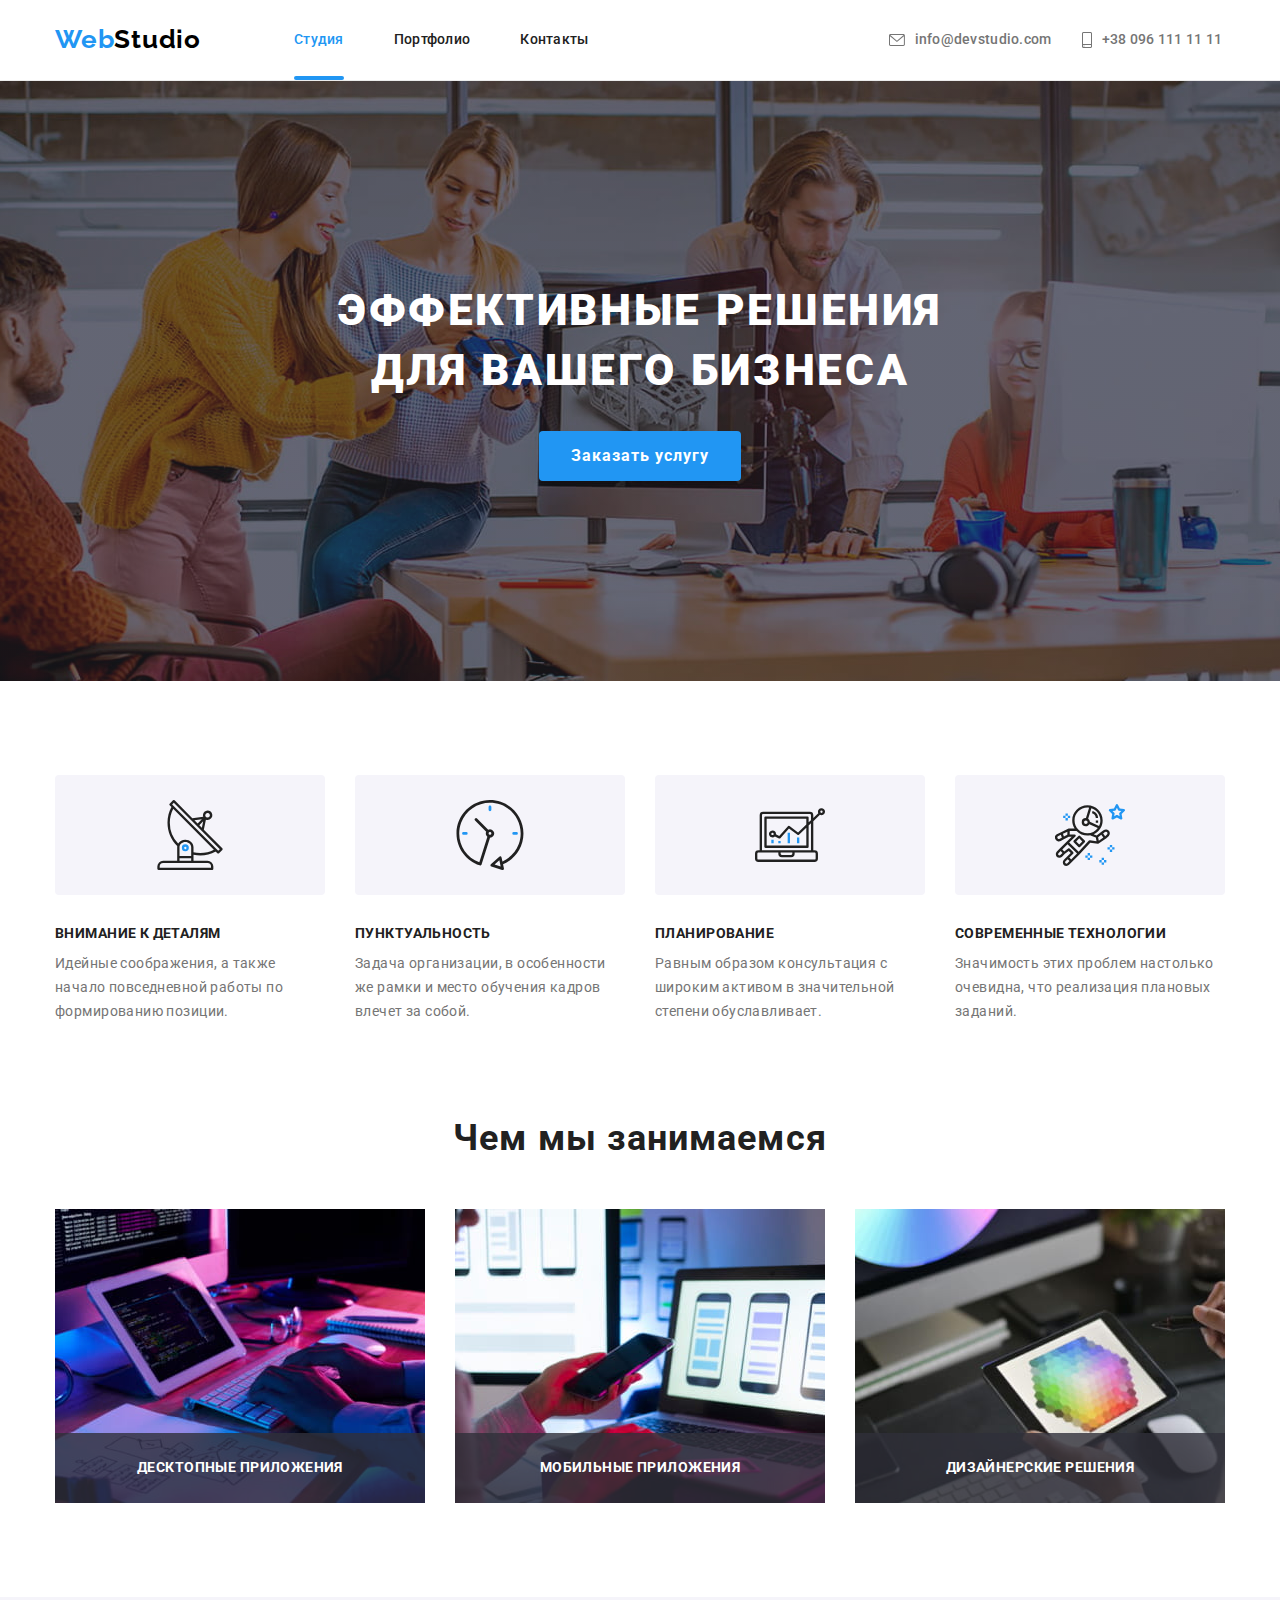
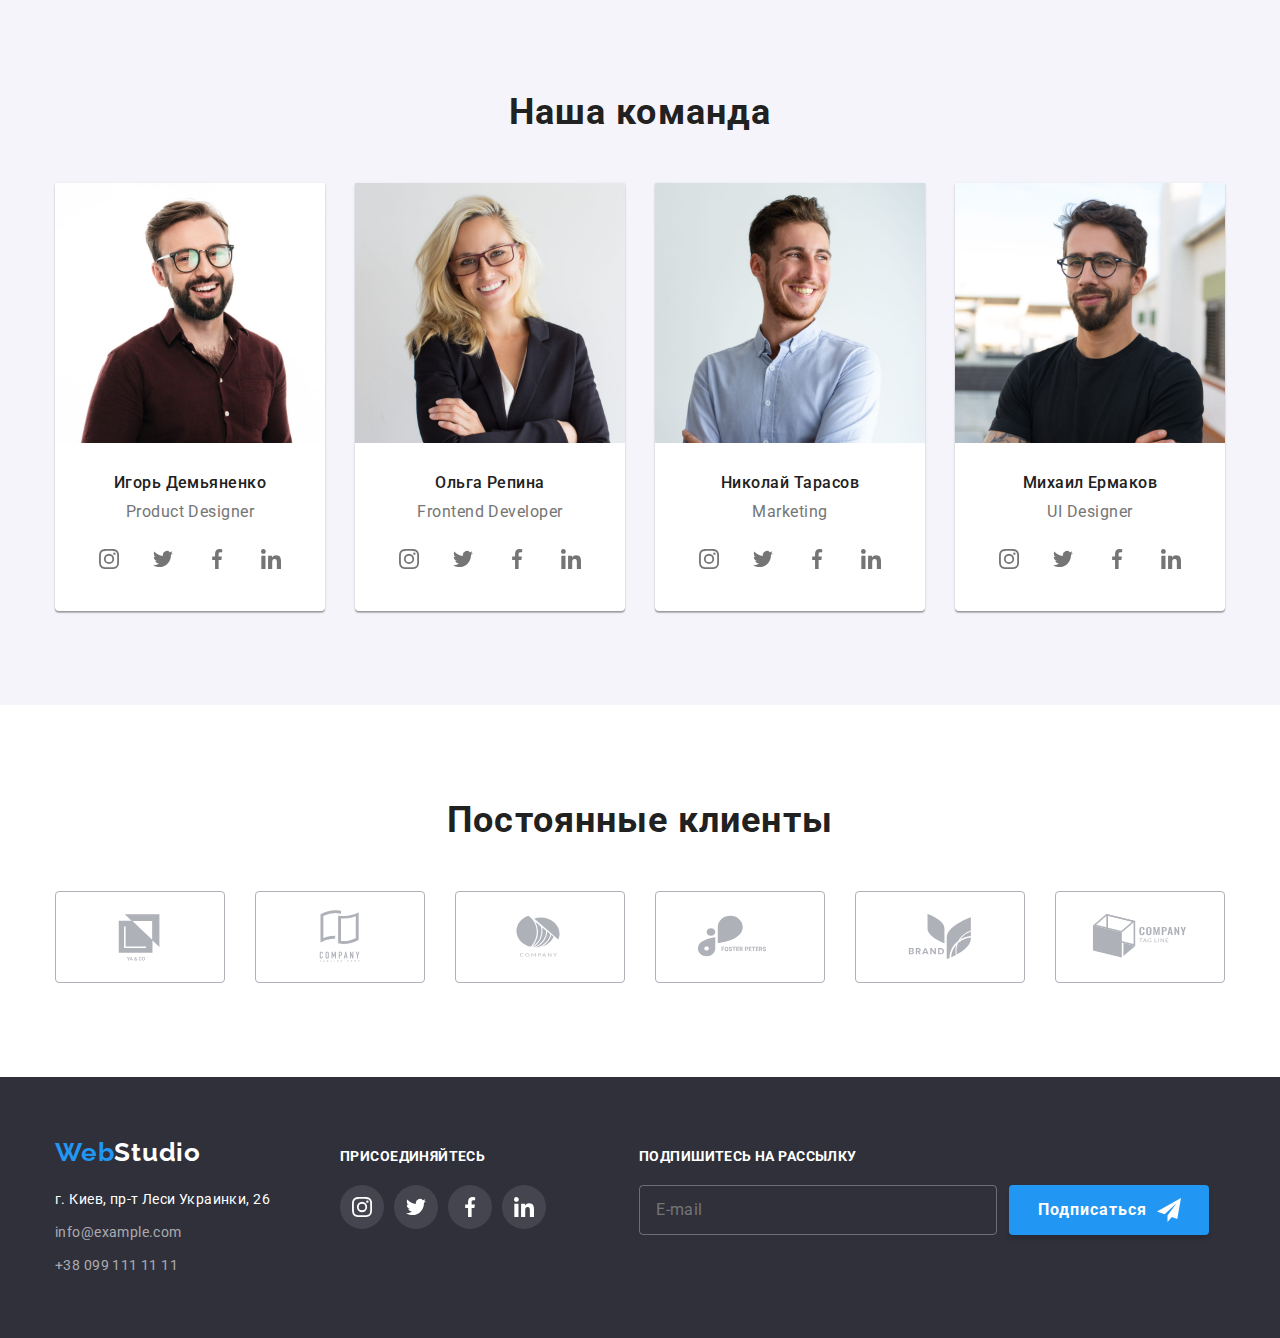
==== index.html @ 410d603e "fix" ====
<!DOCTYPE html>
<html lang="ru">
  <head>
    <meta charset="UTF-8" />
    <meta http-equiv="X-UA-Compatible" content="IE=edge" />
    <meta name="viewport" content="width=device-width, initial-scale=1.0" />
    <link rel="preconnect" href="https://fonts.googleapis.com" />
    <link rel="preconnect" href="https://fonts.gstatic.com" crossorigin />
    <link
      href="https://fonts.googleapis.com/css2?family=Raleway:wght@700&family=Roboto:wght@400;500;700;900&display=swap"
      rel="stylesheet"
    />
    <link
      rel="stylesheet"
      href="https://cdn.jsdelivr.net/npm/modern-normalize@1/modern-normalize.min.css"
    />
    <link rel="stylesheet" href="./css/main.min.css" />
    <title>Главная</title>
  </head>

  <body>
    <!--Шапка сайта-->
    <header class="page-header">
      <div class="container page-header__container">
        <!-- Логотип -->
        <a href="./index.html" lang="en" class="logo page-header__logo">
          <span class="logo-web">Web</span><span class="logo-studio">Studio</span>
        </a>
        <!-- Кнопка переключателя мобильного меню -->
        <button
          type="button"
          class="nav__btn-mobile"
          aria-controls="page-header__nav-container"
          aria-expanded="false"
          data-menu-button
        >
          <svg width="40" height="40" aria-label="Переключатель мобильного меню">
            <use class="nav__icon-cross" href="./images/svg/icon.svg#cross"></use>
            <use class="nav__icon-menu" href="./images/svg/icon.svg#menu"></use>
          </svg>
        </button>
        <!-- Контейнер для мобильного меню -->
        <div class="page-header__nav-container" id="page-header__nav-container" data-menu>
          <!-- Блок навигации -->
          <nav class="nav">
            <!-- Навигация по сайту -->
            <ul class="nav__list">
              <li class="nav__item nav-item-current">
                <a href="./index.html" class="nav__link nav__current">Студия</a>
              </li>
              <li class="nav__item">
                <a href="./portfolio.html" class="nav__link">Портфолио</a>
              </li>
              <li class="nav__item">
                <a href="" class="nav__link">Контакты</a>
              </li>
            </ul>
          </nav>

          <div>
            <!-- Каналы связи со студией -->
            <ul class="contacts">
              <li>
                <a class="contacts__link mobile-tel" href="tel:+380961111111">
                  +38 096 111 11 11
                </a>
              </li>
              <li class="contacts__item mail">
                <a href="mailto:info@devstudio.com" class="contacts__link">
                  <svg class="contacts__icon mail" width="16" height="12">
                    <use href="./images/svg/icon.svg#head-email"></use>
                  </svg>
                  info@devstudio.com
                </a>
              </li>
              <li class="contacts__item tel">
                <a href="tel:+380961111111" class="contacts__link tel">
                  <svg class="contacts__icon tel" width="10" height="16">
                    <use href="./images/svg/icon.svg#head-smartphone"></use>
                  </svg>
                  +38 096 111 11 11
                </a>
              </li>
            </ul>
            <!-- Социальные сети студии -->
            <ul class="page-header__social">
              <li class="page-header__social-item">
                <a href="https://www.instagram.com/" class="page-header__social-link">Instagram</a>
              </li>
              <li class="page-header__social-item">
                <a href="https://twitter.com/" class="page-header__social-link">Twitter</a>
              </li>
              <li class="page-header__social-item">
                <a href="https://www.facebook.com/" class="page-header__social-link">Facebook</a>
              </li>
              <li class="page-header__social-item">
                <a href="https://www.linkedin.com/" class="page-header__social-link">LinkedIn</a>
              </li>
            </ul>
          </div>
        </div>
      </div>
    </header>

    <!--Основной контент страницы-->
    <main>
      <!--Главное представление студии Секция Герой-->
      <div class="overlay">
        <section class="hero">
          <div class="container">
            <h1 class="hero__title">Эффективные решения для вашего бизнеса</h1>
            <button type="button" class="btn hero__btn" data-modal-open>Заказать услугу</button>
          </div>
        </section>
      </div>

      <!--Наши преимущества-->
      <section class="section about">
        <div class="container">
          <h2 class="visually-hidden">Наши преимущества</h2>
          <ul class="about__list">
            <li class="about__item">
              <div class="about__icon-wrap">
                <svg width="70" height="70">
                  <use href="./images/svg/icon.svg#about-antenna"></use>
                </svg>
              </div>

              <h3 class="about__title">Внимание к деталям</h3>
              <p class="about__text">
                Идейные соображения, а также начало повседневной работы по формированию позиции.
              </p>
            </li>
            <li class="about__item">
              <div class="about__icon-wrap">
                <svg width="70" height="70">
                  <use href="./images/svg/icon.svg#about-clock"></use>
                </svg>
              </div>

              <h3 class="about__title">Пунктуальность</h3>
              <p class="about__text">
                Задача организации, в особенности же рамки и место обучения кадров влечет за собой.
              </p>
            </li>
            <li class="about__item">
              <div class="about__icon-wrap">
                <svg width="70" height="70">
                  <use href="./images/svg/icon.svg#about-diagram"></use>
                </svg>
              </div>

              <h3 class="about__title">Планирование</h3>
              <p class="about__text">
                Равным образом консультация с широким активом в значительной степени обуславливает.
              </p>
            </li>
            <li class="about__item">
              <div class="about__icon-wrap">
                <svg width="70" height="70">
                  <use href="./images/svg/icon.svg#about-astronaut"></use>
                </svg>
              </div>

              <h3 class="about__title">Современные технологии</h3>
              <p class="about__text">
                Значимость этих проблем настолько очевидна, что реализация плановых заданий.
              </p>
            </li>
          </ul>
        </div>
      </section>

      <!--Чем Мы занимаемся-->
      <section class="section services">
        <div class="container">
          <h2 class="title-section">Чем мы занимаемся</h2>
          <ul class="services__list">
            <li class="services__item">
              <div class="services__card">
                <img
                  srcset="./images/box1.jpg 1x, ./images/box1@2.jpg 2x"
                  src="./images/box1.jpg"
                  alt="Работа с созданием продукта на планшете"
                  sizes="100vw"
                  class="whatwedo-img"
                />

                <div class="services__wrap-position">
                  <h3 class="services__text">Десктопные приложения</h3>
                </div>
              </div>
            </li>
            <li class="services__item">
              <div class="services__card">
                <img
                  srcset="./images/box2.jpg 1x, ./images/box2@2.jpg 2x"
                  src="./images/box2.jpg"
                  alt="Работа с видом продукта на смартфонах"
                  width="370"
                  height="294"
                  class="whatwedo-img"
                />

                <div class="services__wrap-position">
                  <h3 class="services__text">Мобильные приложения</h3>
                </div>
              </div>
            </li>
            <li class="services__item">
              <div class="services__card">
                <img
                  srcset="./images/box3.jpg 1x, ./images/box3@2.jpg 2x"
                  src="./images/box3.jpg"
                  alt="Выбор цвета на планшете"
                  width="370"
                  height="294"
                  class="whatwedo-img"
                />

                <div class="services__wrap-position">
                  <h3 class="services__text">Дизайнерские решения</h3>
                </div>
              </div>
            </li>
          </ul>
        </div>
      </section>

      <!--Наша команда-->
      <section class="team section">
        <div class="container">
          <h2 class="title-section">Наша команда</h2>
          <ul class="team__list">
            <!-- Игорь Демьяненко -->
            <li class="team__item">
              <picture>
                <source
                  srcset="
                    ./images/our-comand/mobile/img0-480.jpg    1x,
                    ./images/our-comand/mobile/img0-480@2x.jpg 2x
                  "
                  media="(max-width: 767px)"
                />
                <source
                  srcset="
                    ./images/our-comand/tablet/img0-768.jpg    1x,
                    ./images/our-comand/tablet/img0-768@2x.jpg 2x
                  "
                  media="(max-width: 1199px)"
                />
                <source
                  srcset="
                    ./images/our-comand/img0-1200.jpg   1x,
                    ./images/our-comand/img0-1200@2.jpg 2x
                  "
                  media="(min-width: 1200px)"
                />
                <img
                  src="./images/our-comand/img0-1200.jpg"
                  alt="Фото Игорь Демьяненко"
                  sizes="100vw"
                />
              </picture>
              <div class="team__wrap">
                <h3 class="team__subtitle">Игорь Демьяненко</h3>
                <p class="team__text">Product Designer</p>
                <ul class="team__social-list">
                  <li class="team__social-item">
                    <a href="https://www.instagram.com/" class="team__social-link">
                      <svg width="20" height="20">
                        <use href="./images/svg/icon.svg#team-instagram"></use>
                      </svg>
                    </a>
                  </li>
                  <li class="team__social-item">
                    <a href="https://twitter.com" class="team__social-link">
                      <svg width="20" height="20">
                        <use href="./images/svg/icon.svg#team-twitter"></use>
                      </svg>
                    </a>
                  </li>
                  <li class="team__social-item">
                    <a href="https://www.facebook.com" class="team__social-link">
                      <svg width="20" height="20">
                        <use href="./images/svg/icon.svg#team-facebook"></use>
                      </svg>
                    </a>
                  </li>
                  <li class="team__social-item">
                    <a href="https://www.linkedin.com/" class="team__social-link">
                      <svg width="20" height="20">
                        <use href="./images/svg/icon.svg#team-linkedin"></use>
                      </svg>
                    </a>
                  </li>
                </ul>
              </div>
            </li>
            <!-- Ольга Репина -->
            <li class="team__item">
              <picture>
                <source
                  srcset="
                    ./images/our-comand/mobile/img1-480.jpg    1x,
                    ./images/our-comand/mobile/img1-480@2x.jpg 2x
                  "
                  media="(max-width: 767px)"
                />
                <source
                  srcset="
                    ./images/our-comand/tablet/img1-768.jpg    1x,
                    ./images/our-comand/tablet/img1-768@2x.jpg 2x
                  "
                  media="(max-width: 1199px)"
                />
                <source
                  srcset="./images/our-comand/img1-1200.jpg 1x, ./images/our-comand/img1-1200@2.jpg x2"
                  media="(min-width: 1200px)"
                />
                <img
                  src="./images/our-comand/img1-1200.jpg"
                  alt="Фото Ольга Репина"
                  sizes="100vw"
                />
              </picture>

              <div class="team__wrap">
                <h3 class="team__subtitle">Ольга Репина</h3>
                <p class="team__text">Frontend Developer</p>
                <ul class="team__social-list">
                  <li class="team__social-item">
                    <a href="https://www.instagram.com/" class="team__social-link">
                      <svg width="20" height="20">
                        <use href="./images/svg/icon.svg#team-instagram"></use>
                      </svg>
                    </a>
                  </li>
                  <li class="team__social-item">
                    <a href="https://twitter.com" class="team__social-link">
                      <svg width="20" height="20">
                        <use href="./images/svg/icon.svg#team-twitter"></use>
                      </svg>
                    </a>
                  </li>
                  <li class="team__social-item">
                    <a href="https://www.facebook.com" class="team__social-link">
                      <svg width="20" height="20">
                        <use href="./images/svg/icon.svg#team-facebook"></use>
                      </svg>
                    </a>
                  </li>
                  <li class="team__social-item">
                    <a href="https://www.linkedin.com/" class="team__social-link">
                      <svg width="20" height="20">
                        <use href="./images/svg/icon.svg#team-linkedin"></use>
                      </svg>
                    </a>
                  </li>
                </ul>
              </div>
            </li>
            <!-- Николай Тарасов -->
            <li class="team__item">
              <picture>
                <source
                  srcset="
                    ./images/our-comand/mobile/img2-480.jpg    1x,
                    ./images/our-comand/mobile/img2-480@2x.jpg 2x
                  "
                  media="(max-width: 767px)"
                />
                <source
                  srcset="
                    ./images/our-comand/tablet/img2-768.jpg    1x,
                    ./images/our-comand/tablet/img2-768@2x.jpg 2x
                  "
                  media="(max-width: 1199px)"
                />
                <source
                  srcset="
                    ./images/our-comand/img2-1200.jpg   1x,
                    ./images/our-comand/img2-1200@2.jpg 2x
                  "
                  media="(min-width: 1200px)"
                />
                <img
                  src="./images/our-comand/img0-1200.jpg"
                  alt="Фото Николай Тарасов"
                  sizes="100vw"
                />
              </picture>
              <div class="team__wrap">
                <h3 class="team__subtitle">Николай Тарасов</h3>
                <p class="team__text">Marketing</p>
                <ul class="team__social-list">
                  <li class="team__social-item">
                    <a href="https://www.instagram.com/" class="team__social-link">
                      <svg width="20" height="20">
                        <use href="./images/svg/icon.svg#team-instagram"></use>
                      </svg>
                    </a>
                  </li>
                  <li class="team__social-item">
                    <a href="https://twitter.com" class="team__social-link">
                      <svg width="20" height="20">
                        <use href="./images/svg/icon.svg#team-twitter"></use>
                      </svg>
                    </a>
                  </li>
                  <li class="team__social-item">
                    <a href="https://www.facebook.com" class="team__social-link">
                      <svg width="20" height="20">
                        <use href="./images/svg/icon.svg#team-facebook"></use>
                      </svg>
                    </a>
                  </li>
                  <li class="team__social-item">
                    <a href="https://www.linkedin.com/" class="team__social-link">
                      <svg width="20" height="20">
                        <use href="./images/svg/icon.svg#team-linkedin"></use>
                      </svg>
                    </a>
                  </li>
                </ul>
              </div>
            </li>
            <!-- Михаил Ермаков -->
            <li class="team__item">
              <picture>
                <source
                  srcset="
                    ./images/our-comand/mobile/img3-480.jpg    1x,
                    ./images/our-comand/mobile/img3-480@2x.jpg 2x
                  "
                  media="(max-width: 767px)"
                />
                <source
                  srcset="
                    ./images/our-comand/tablet/img3-768.jpg    1x,
                    ./images/our-comand/tablet/img3-768@2x.jpg 2x
                  "
                  media="(max-width: 1199px)"
                />
                <source
                  srcset="
                    ./images/our-comand/img3-1200.jpg   1x,
                    ./images/our-comand/img3-1200@2.jpg 2x
                  "
                  media="(min-width: 1200px)"
                />
                <img
                  src="./images/our-comand/img0-1200.jpg"
                  alt="Фото Михаил Ермаков"
                  sizes="100vw"
                />
              </picture>
              <div class="team__wrap">
                <h3 class="team__subtitle">Михаил Ермаков</h3>
                <p class="team__text">UI Designer</p>
                <ul class="team__social-list">
                  <li class="team__social-item">
                    <a href="https://www.instagram.com/" class="team__social-link">
                      <svg width="20" height="20">
                        <use href="./images/svg/icon.svg#team-instagram"></use>
                      </svg>
                    </a>
                  </li>
                  <li class="team__social-item">
                    <a href="https://twitter.com" class="team__social-link">
                      <svg width="20" height="20">
                        <use href="./images/svg/icon.svg#team-twitter"></use>
                      </svg>
                    </a>
                  </li>
                  <li class="team__social-item">
                    <a href="https://www.facebook.com" class="team__social-link">
                      <svg width="20" height="20">
                        <use href="./images/svg/icon.svg#team-facebook"></use>
                      </svg>
                    </a>
                  </li>
                  <li class="team__social-item">
                    <a href="https://www.linkedin.com/" class="team__social-link">
                      <svg width="20" height="20">
                        <use href="./images/svg/icon.svg#team-linkedin"></use>
                      </svg>
                    </a>
                  </li>
                </ul>
              </div>
            </li>
          </ul>
        </div>
      </section>

      <!-- Постоянные клиенты -->
      <section class="section">
        <div class="container">
          <h2 class="title-section">Постоянные клиенты</h2>
          <ul class="client__list">
            <li class="client__item">
              <a href="" class="client__link">
                <svg width="106" height="60">
                  <use href="./images/svg/icon.svg#icon-client-1"></use>
                </svg>
              </a>
            </li>
            <li class="client__item">
              <a href="" class="client__link">
                <svg width="106" height="60">
                  <use href="./images/svg/icon.svg#icon-client-2"></use>
                </svg>
              </a>
            </li>
            <li class="client__item">
              <a href="" class="client__link">
                <svg width="106" height="60">
                  <use href="./images/svg/icon.svg#icon-client-3"></use>
                </svg>
              </a>
            </li>
            <li class="client__item">
              <a href="" class="client__link">
                <svg width="106" height="60">
                  <use href="./images/svg/icon.svg#icon-client-4"></use>
                </svg>
              </a>
            </li>
            <li class="client__item">
              <a href="" class="client__link">
                <svg width="106" height="60">
                  <use href="./images/svg/icon.svg#icon-client-5"></use>
                </svg>
              </a>
            </li>
            <li class="client__item">
              <a href="" class="client__link">
                <svg width="106" height="60">
                  <use href="./images/svg/icon.svg#icon-client-6"></use>
                </svg>
              </a>
            </li>
          </ul>
        </div>
      </section>
    </main>

    <!--Footer-->
    <footer class="page-footer">
      <h2 class="visually-hidden">Подвал сайта</h2>
      <div class="container page-footer__container">
        <div class="pade-footer__tablet-container">
          <div class="page-footer__contacts">
            <a href="./index.html" lang="en" class="logo">
              <span class="logo-web">Web</span><span class="footer__logo-studio">Studio</span>
            </a>

            <address class="address">
              <p class="address__text">г. Киев, пр-т Леси Украинки, 26</p>
              <ul>
                <li class="address__item">
                  <a href="mailto:info@example.com" class="address__contacts"> info@example.com </a>
                </li>
                <li class="address__item">
                  <a href="tel:+380991111111" class="address__contacts"> +38 099 111 11 11 </a>
                </li>
              </ul>
            </address>
          </div>

          <!-- Социальные сети студии -->
          <div class="page-footer__socials">
            <h3 class="page-footer__subtitle">Присоединяйтесь</h3>
            <ul class="page-footer__list">
              <li class="page-footer__item">
                <a href="https://www.instagram.com/" class="page-footer__socials-link">
                  <svg width="20" height="20">
                    <use href="./images/svg/icon.svg#footer-instagram"></use>
                  </svg>
                </a>
              </li>
              <li class="page-footer__item">
                <a href="https://twitter.com" class="page-footer__socials-link">
                  <svg width="20" height="20">
                    <use href="./images/svg/icon.svg#footer-twitter"></use>
                  </svg>
                </a>
              </li>
              <li class="page-footer__item">
                <a href="https://www.facebook.com" class="page-footer__socials-link">
                  <svg width="20" height="20">
                    <use href="./images/svg/icon.svg#footer-facebook"></use>
                  </svg>
                </a>
              </li>
              <li class="page-footer__item">
                <a href="https://www.linkedin.com/" class="page-footer__socials-link">
                  <svg width="20" height="20">
                    <use href="./images/svg/icon.svg#footer-linkedin"></use>
                  </svg>
                </a>
              </li>
            </ul>
          </div>
        </div>

        <!-- Форма подписки -->
        <div>
          <h3 class="page-footer__subtitle">Подпишитесь на рассылку</h3>
          <form class="page-footer__field">
            <input
              class="page-footer__field-email"
              type="email"
              name="email"
              autocomplete="on"
              placeholder="E-mail"
            />

            <button type="submit" class="btn page-footer__btn">
              Подписаться
              <svg class="page-footer__icon" width="24" height="24">
                <use href="./images/svg/icon.svg#icon-subscribe"></use>
              </svg>
            </button>
          </form>
        </div>
      </div>
    </footer>

    <!-- Модальное окно -->
    <div class="backdrop is-hidden" data-modal>
      <div class="order">
        <button class="order__close-btn" type="button" data-modal-close>
          <svg width="11" height="11">
            <use href="./images/svg/icon.svg#close-modal"></use>
          </svg>
        </button>
        <!-- Форма модального окна -->
        <form class="order__form">
          <h3 class="order__title">Оставьте свои данные, мы вам перезвоним</h3>

          <label class="order__label" for="name-order">Имя</label>
          <label class="order__field-icon">
            <input class="order__field-text" type="text" name="name-order" id="name-order" />
            <svg class="order__icon" width="18" height="18">
              <use href="./images/svg/icon.svg#person-modal-form"></use>
            </svg>
          </label>

          <label class="order__label" for="tel-order">Телефон</label>
          <label class="order__field-icon">
            <input class="order__field-text" type="tel" name="tel-order" id="tel-order" />
            <svg class="order__icon" width="18" height="18">
              <use href="./images/svg/icon.svg#phone-modal-form"></use>
            </svg>
          </label>

          <label class="order__label" for="email-order">Почта</label>
          <label class="order__field-icon">
            <input class="order__field-text" type="email" name="email-order" id="email-order" />
            <svg class="order__icon" width="18" height="18">
              <use href="./images/svg/icon.svg#email-modal-form"></use>
            </svg>
          </label>

          <div class="order__comments-wrap">
            <label class="order__label" for="comments-order">Комментарий</label>
            <textarea
              class="order__field-text"
              name="comments-order"
              id="comments-order"
              rows="5"
              placeholder="Введите текст"
            ></textarea>
          </div>
          <!-- Checkbox Договора соглашения -->
          <label class="order__checkbox">
            <input class="order__field-checkbox" type="checkbox" name="policy" value="policy" />
            <span class="order__svg-checkbox"></span>
            <span class="order__text-checkbox">Соглашаюсь с рассылкой и принимаю</span>
            <a href="" class="order__link"> Условия договора </a>
          </label>

          <button type="submit" class="btn order__btn">Отправить</button>
        </form>
      </div>
    </div>

    <!-- JavaScript для модального окна -->
    <script src="./js/modal.js"></script>
    <!-- JavaScript мобильного меню -->
    <script src="./js/mobile-menu.js"></script>
  </body>
</html>
---- css/main.min.css ----
body{background-color:#fff;font-family:"Roboto",sans-serif;font-size:14px;line-height:1.14;color:#757575}body.modal-open{overflow:hidden}h1,h2,h3,h4,h5,h6,p,ul{margin:0;padding:0}li{list-style:none}a{text-decoration:none}img{display:block;max-width:100%;height:auto}textarea{resize:none}.title-section{margin-bottom:50px;font-weight:bold;font-size:36px;line-height:42px;text-align:center;letter-spacing:.03em;color:#212121}.btn{display:-webkit-box;display:-ms-flexbox;display:flex;-webkit-box-pack:center;-ms-flex-pack:center;justify-content:center;-webkit-box-align:center;-ms-flex-align:center;align-items:center;font-family:inherit;font-weight:bold;font-size:16px;line-height:1.88;letter-spacing:0.06em;cursor:pointer;border:none;color:#fff;background-color:#2196f3;-webkit-box-shadow:0px 4px 4px rgba(0,0,0,0.15);box-shadow:0px 4px 4px rgba(0,0,0,0.15);border-radius:4px}.container{margin-left:auto;margin-right:auto;padding-right:15px;padding-left:15px}@media screen and (min-width: 480px){.container{width:480px}}@media screen and (min-width: 768px){.container{width:768px}}@media screen and (min-width: 1200px){.container{width:1200px}}@media screen and (max-width: 479px), (min-width: 480px){.section{padding-top:60px;padding-bottom:60px}}@media screen and (min-width: 1200px){.section{padding-top:94px;padding-bottom:94px}}.visually-hidden{position:absolute;width:1px;height:1px;margin:-1px;border:0;padding:0;white-space:nowrap;-webkit-clip-path:inset(100%);clip-path:inset(100%);clip:rect(0 0 0 0);overflow:hidden}.page-header{position:relative;border-bottom:1px solid #ececec;font-weight:500;font-size:14px;line-height:1.14;letter-spacing:0.02em}@media screen and (max-width: 767px){.page-header__container{display:-webkit-box;display:-ms-flexbox;display:flex;-webkit-box-pack:justify;-ms-flex-pack:justify;justify-content:space-between;-webkit-box-align:center;-ms-flex-align:center;align-items:center}}@media screen and (min-width: 768px){.page-header__container{display:-webkit-box;display:-ms-flexbox;display:flex;-webkit-box-align:center;-ms-flex-align:center;align-items:center}}@media screen and (max-width: 767px){.page-header__nav-container{display:none;padding-top:32px;padding-bottom:32px;padding-left:40px;position:absolute;top:0;left:0;width:100vw;background-color:#fff;z-index:1}.page-header__nav-container.is-open{display:-webkit-box;display:-ms-flexbox;display:flex;-webkit-box-pack:justify;-ms-flex-pack:justify;justify-content:space-between;-webkit-box-orient:vertical;-webkit-box-direction:normal;-ms-flex-direction:column;flex-direction:column;height:100vh}}@media screen and (min-width: 768px){.page-header__nav-container{display:-webkit-box;display:-ms-flexbox;display:flex}}@media screen and (max-width: 767px){.nav__btn-mobile{display:-webkit-inline-box;display:-ms-inline-flexbox;display:inline-flex;margin:0;padding:0;border:none;background-color:transparent;cursor:pointer;-webkit-transition:fill 250ms cubic-bezier(0.4, 0, 0.2, 1);transition:fill 250ms cubic-bezier(0.4, 0, 0.2, 1);z-index:2}.nav__btn-mobile:hover,.nav__btn-mobile:focus{fill:#2196f3}.nav__btn-mobile .nav__icon-cross{display:none}.nav__btn-mobile.is-open .nav__icon-cross{display:block}.nav__btn-mobile.is-open .nav__icon-menu{display:none}}@media screen and (min-width: 768px){.nav__btn-mobile{display:none}}@media screen and (min-width: 768px){.nav{display:-webkit-box;display:-ms-flexbox;display:flex;-webkit-box-align:center;-ms-flex-align:center;align-items:center;margin-right:80px}}@media screen and (min-width: 1200px){.nav{margin-right:300px}}@media screen and (min-width: 768px){.nav__list{display:-webkit-box;display:-ms-flexbox;display:flex}}@media screen and (min-width: 768px){.nav__item:not(:last-child){margin-right:50px}}.nav__link{display:block;font-weight:500;font-size:40px;line-height:1.18;letter-spacing:0.02em;color:#212121;-webkit-transition:color 250ms cubic-bezier(0.4, 0, 0.2, 1);transition:color 250ms cubic-bezier(0.4, 0, 0.2, 1)}.nav__link:hover,.nav__link:focus{color:#2196f3}@media screen and (max-width: 767px){.nav__link{padding-top:16px;padding-bottom:16px}}@media screen and (min-width: 768px){.nav__link{padding-top:32px;font-weight:500;font-size:14px;line-height:1.14}.nav__link:not(.nav__current){padding-bottom:28px}}.nav__link.nav__current{color:#2196f3}@media screen and (min-width: 768px){.nav__link.nav__current::after{content:'';margin-top:28px;display:block;width:100%;height:4px;background-color:#2196f3;border-radius:2px}}@media screen and (max-width: 767px){.contacts{margin-bottom:32px}}@media screen and (min-width: 768px), (max-width: 1199px){.contacts{display:-webkit-box;display:-ms-flexbox;display:flex;-ms-flex-wrap:wrap;flex-wrap:wrap}}@media screen and (max-width: 1199px){.contacts{padding-top:16px;padding-bottom:16px}}@media screen and (max-width: 767px){.contacts__item{display:block;width:100%}.contacts__item.tel{display:none}.contacts__item.mail{font-size:24px;line-height:1.17}}@media screen and (min-width: 1200px){.contacts__item:not(:last-child){margin-right:30px}}.contacts__link{display:block;letter-spacing:0.02em;color:#757575;-webkit-transition:color 250ms cubic-bezier(0.4, 0, 0.2, 1);transition:color 250ms cubic-bezier(0.4, 0, 0.2, 1)}.contacts__link:hover,.contacts__link:focus{color:#2196f3}@media screen and (max-width: 767px){.contacts__link{padding-top:16px;padding-bottom:16px}.contacts__link.tel{display:none}.contacts__link.mobile-tel{font-size:34px;line-height:1.18;letter-spacing:0.02em;color:#2196f3}}@media screen and (min-width: 768px){.contacts__link{display:-webkit-box;display:-ms-flexbox;display:flex;-webkit-box-align:center;-ms-flex-align:center;align-items:center;padding-top:5px;padding-bottom:5px;font-size:12px;line-height:1.17}.contacts__link.mobile-tel{display:none}}@media screen and (min-width: 1200px){.contacts__link{padding-top:32px;padding-bottom:32px;font-size:14px;line-height:1.14}}@media screen and (max-width: 767px){.contacts__icon{display:none}}@media screen and (min-width: 768px){.contacts__icon{margin-right:8px;fill:currentColor}.contacts__icon.mail{width:14px;height:10px}.contacts__icon.tel{height:14px}}@media screen and (min-width: 1200px){.contacts__icon{margin-right:10px}.contacts__icon.mail{width:16px;height:12px}.contacts__icon.tel{height:16px}}@media screen and (max-width: 767px){.page-header__social{display:-webkit-box;display:-ms-flexbox;display:flex;margin-left:-10px;font-size:18px;line-height:1.22;color:#2196f3}}@media screen and (min-width: 768px){.page-header__social{display:none}}.page-header__social-item:not(:last-child){border-right:1px solid rgba(33,33,33,0.2)}.page-header__social-link{display:block;padding-right:10px;padding-left:10px;font-size:18px;line-height:1.22;color:#2196f3}.page-footer{padding-top:60px;padding-bottom:60px;background-color:#2f303a}@media screen and (max-width: 1199px){.page-footer__container{text-align:center}}@media screen and (min-width: 1200px){.page-footer__container{display:-webkit-box;display:-ms-flexbox;display:flex;-webkit-box-align:baseline;-ms-flex-align:baseline;align-items:baseline}}@media screen and (max-width: 767px){.page-footer__contacts{margin-bottom:60px}}@media screen and (max-width: 1199px){.page-footer__contacts{text-align:center}}@media screen and (min-width: 1200px){.page-footer__contacts{display:inline-block;margin-right:70px}}.page-footer__subtitle{margin-bottom:20px;font-size:14px;line-height:1.14;letter-spacing:.03em;text-transform:uppercase;color:#fff}@media screen and (min-width: 768px){.pade-footer__tablet-container{display:-webkit-box;display:-ms-flexbox;display:flex;-webkit-box-align:baseline;-ms-flex-align:baseline;align-items:baseline}}@media screen and (min-width: 768px) and (max-width: 1199px){.pade-footer__tablet-container{-ms-flex-pack:distribute;justify-content:space-around}}@media screen and (max-width: 1199px){.pade-footer__tablet-container{margin-bottom:60px}}@media screen and (min-width: 1200px){.pade-footer__tablet-container{margin-right:93px}}.address{margin-top:20px;font-style:normal;font-size:14px;line-height:1.7;color:#fff}.address__text{margin-bottom:9px;letter-spacing:.03em}.address__item:not(:first-child){margin-top:9px}.address__contacts{letter-spacing:.03em;color:rgba(255,255,255,0.6);-webkit-transition:color 250ms cubic-bezier(0.4, 0, 0.2, 1);transition:color 250ms cubic-bezier(0.4, 0, 0.2, 1)}.address__contacts:hover,.address__contacts:focus{color:#2196f3}.page-footer__list{display:-webkit-box;display:-ms-flexbox;display:flex;-webkit-box-pack:center;-ms-flex-pack:center;justify-content:center;-webkit-box-align:baseline;-ms-flex-align:baseline;align-items:baseline}.page-footer__item:not(:last-child){margin-right:10px}.page-footer__socials-link{display:-webkit-box;display:-ms-flexbox;display:flex;-webkit-box-pack:center;-ms-flex-pack:center;justify-content:center;-webkit-box-align:center;-ms-flex-align:center;align-items:center;width:44px;height:44px;border-radius:50%;background-color:rgba(255,255,255,0.1);fill:#fff;-webkit-transition:background-color 250ms cubic-bezier(0.4, 0, 0.2, 1);transition:background-color 250ms cubic-bezier(0.4, 0, 0.2, 1)}.page-footer__socials-link:hover,.page-footer__socials-link:focus{background-color:#2196f3}@media screen and (max-width: 479px), (min-width: 480px){.page-footer__field{margin-right:auto;margin-left:auto}}@media screen and (min-width: 1200px){.page-footer__field{display:-webkit-box;display:-ms-flexbox;display:flex}}.page-footer__field-email{font-weight:400;font-size:16px;line-height:1.25;letter-spacing:0.03em;height:50px;padding-left:16px;color:rgba(255,255,255,0.6);background-color:rgba(0,0,0,0);border:1px solid rgba(255,255,255,0.3);border-radius:4px}@media screen and (max-width: 1199px){.page-footer__field-email{max-width:450px;width:100%;margin-bottom:20px}}@media screen and (min-width: 1200px){.page-footer__field-email{width:358px}}.page-footer__btn{padding-top:10px;padding-right:28px;padding-bottom:10px;padding-left:29px}@media screen and (max-width: 1199px){.page-footer__btn{margin-right:auto;margin-left:auto}}@media screen and (min-width: 1200px){.page-footer__btn{margin-left:12px}}.page-footer__icon{margin-left:10px;fill:#fff}.logo{font-family:"Raleway",sans-serif;font-weight:bold;font-size:26px;line-height:1.2;letter-spacing:.03em}@media screen and (max-width: 767px){.page-header__logo{padding-top:14px;padding-bottom:14px}}@media screen and (min-width: 768px){.page-header__logo{margin-right:80px}}@media screen and (min-width: 1200px){.page-header__logo{margin-right:93px}}.logo-web{color:#2196f3}.logo-studio{color:#000000}.footer__logo-studio{color:#fff}.overlay{background-color:#c4c4c4}.hero{margin-left:auto;margin-right:auto;padding-top:118px;padding-bottom:118px;height:400px;background-repeat:no-repeat;background-position:center;background-size:cover;background-image:-webkit-gradient(linear, left top, right top, from(rgba(47,48,58,0.4)), to(rgba(47,48,58,0.4)));background-image:linear-gradient(to right, rgba(47,48,58,0.4), rgba(47,48,58,0.4))}@media screen and (max-width: 767px){.hero{max-width:480px;background-image:-webkit-gradient(linear, left top, right top, from(rgba(47,48,58,0.4)), to(rgba(47,48,58,0.4))),url(../images/hero/hero-480.jpg);background-image:linear-gradient(to right, rgba(47,48,58,0.4), rgba(47,48,58,0.4)),url(../images/hero/hero-480.jpg)}}@media screen and (max-width: 767px) and (min-device-pixel-ratio: 2), screen and (max-width: 767px) and (-webkit-min-device-pixel-ratio: 2), screen and (max-width: 767px) and (min-resolution: 192dpi), screen and (max-width: 767px) and (min-resolution: 2dppx){.hero{background-image:-webkit-gradient(linear, left top, right top, from(rgba(47,48,58,0.4)), to(rgba(47,48,58,0.4))),url(../images/hero/hero-480@2x.jpg);background-image:linear-gradient(to right, rgba(47,48,58,0.4), rgba(47,48,58,0.4)),url(../images/hero/hero-480@2x.jpg)}}@media screen and (min-width: 768px){.hero{max-width:768px;background-image:-webkit-gradient(linear, left top, right top, from(rgba(47,48,58,0.4)), to(rgba(47,48,58,0.4))),url(../images/hero/hero-768.jpg);background-image:linear-gradient(to right, rgba(47,48,58,0.4), rgba(47,48,58,0.4)),url(../images/hero/hero-768.jpg)}}@media screen and (min-width: 768px) and (min-device-pixel-ratio: 2), screen and (min-width: 768px) and (-webkit-min-device-pixel-ratio: 2), screen and (min-width: 768px) and (min-resolution: 192dpi), screen and (min-width: 768px) and (min-resolution: 2dppx){.hero{background-image:-webkit-gradient(linear, left top, right top, from(rgba(47,48,58,0.4)), to(rgba(47,48,58,0.4))),url(../images/hero/hero-768@2x.jpg);background-image:linear-gradient(to right, rgba(47,48,58,0.4), rgba(47,48,58,0.4)),url(../images/hero/hero-768@2x.jpg)}}@media screen and (min-width: 1200px){.hero{padding-top:200px;padding-bottom:200px;max-width:1600px;height:600px;background-image:-webkit-gradient(linear, left top, right top, from(rgba(47,48,58,0.4)), to(rgba(47,48,58,0.4))),url(../images/hero/hero-1200.jpg);background-image:linear-gradient(to right, rgba(47,48,58,0.4), rgba(47,48,58,0.4)),url(../images/hero/hero-1200.jpg)}}@media screen and (min-width: 1200px) and (min-device-pixel-ratio: 2), screen and (min-width: 1200px) and (-webkit-min-device-pixel-ratio: 2), screen and (min-width: 1200px) and (min-resolution: 192dpi), screen and (min-width: 1200px) and (min-resolution: 2dppx){.hero{background-image:-webkit-gradient(linear, left top, right top, from(rgba(47,48,58,0.4)), to(rgba(47,48,58,0.4))),url(../images/hero/hero-1200@2x.jpg);background-image:linear-gradient(to right, rgba(47,48,58,0.4), rgba(47,48,58,0.4)),url(../images/hero/hero-1200@2x.jpg)}}.hero__title{margin-right:auto;margin-bottom:30px;margin-left:auto;letter-spacing:0.06em;text-align:center;text-transform:uppercase;font-weight:900;color:#fff}@media screen and (max-width: 1199px){.hero__title{width:360px;font-size:26px;line-height:1.62}}@media screen and (min-width: 1200px){.hero__title{width:696px;font-size:44px;line-height:1.36}}.hero__btn{display:block;margin-right:auto;margin-left:auto;padding-top:10px;padding-right:32px;padding-bottom:10px;padding-left:32px;-webkit-transition:background-color 250ms cubic-bezier(0.4, 0, 0.2, 1);transition:background-color 250ms cubic-bezier(0.4, 0, 0.2, 1)}.hero__btn:hover,.hero__btn:focus{background-color:#188CE8}@media screen and (min-width: 1200px){.about{padding-bottom:0}}.about__list{display:-webkit-box;display:-ms-flexbox;display:flex;-ms-flex-wrap:wrap;flex-wrap:wrap;margin:-15px}@media screen and (max-width: 479px), (min-width: 480px){.about__item{width:calc((100% - 1 * 30px) / 1);margin:15px}}@media screen and (min-width: 768px){.about__item{width:calc((100% - 2 * 30px) / 2)}}@media screen and (min-width: 1200px){.about__item{width:calc((100% - 4 * 30px) / 4)}}.about__title{font-weight:bold;font-size:14px;line-height:16px;text-transform:uppercase;letter-spacing:.03em;color:#212121}.about__text{margin-top:10px;font-size:14px;line-height:24px;letter-spacing:.03em}.about__icon-wrap{display:-webkit-box;display:-ms-flexbox;display:flex;-webkit-box-pack:center;-ms-flex-pack:center;justify-content:center;-webkit-box-align:center;-ms-flex-align:center;align-items:center;height:120px;margin-bottom:30px;background-color:#f5f4fa;border-radius:4px}@media screen and (max-width: 1199px){.services{display:none}}.services__list{display:-webkit-box;display:-ms-flexbox;display:flex}.services__item:not(:last-child){margin-right:30px}.services__card{position:relative}.services__wrap-position{position:absolute;left:0;bottom:0;display:-webkit-box;display:-ms-flexbox;display:flex;width:100%;padding-top:27px;padding-bottom:27px;-webkit-box-pack:center;-ms-flex-pack:center;justify-content:center;-webkit-box-align:center;-ms-flex-align:center;align-items:center;color:#fff;background-color:rgba(47,48,58,0.8)}.services__text{font-weight:700;font-size:14px;line-height:1.14;letter-spacing:.03em;text-transform:uppercase}.team{background:#f5f4fa}.team__list{display:-webkit-box;display:-ms-flexbox;display:flex;-ms-flex-wrap:wrap;flex-wrap:wrap;margin:-15px}.team__item{margin:15px;background-color:#fff;-webkit-box-shadow:0px 1px 3px rgba(0,0,0,0.12),0px 1px 1px rgba(0,0,0,0.14),0px 2px 1px rgba(0,0,0,0.2);box-shadow:0px 1px 3px rgba(0,0,0,0.12),0px 1px 1px rgba(0,0,0,0.14),0px 2px 1px rgba(0,0,0,0.2);border-radius:0px 0px 4px 4px}@media screen and (max-width: 479px), (min-width: 480px){.team__item{width:calc((100% - 1 * 30px) / 1)}}@media screen and (min-width: 768px){.team__item{width:calc((100% - 2 * 30px) / 2)}}@media screen and (min-width: 1200px){.team__item{width:calc((100% - 4 * 30px) / 4)}}.team__wrap{padding-top:30px;padding-right:32px;padding-bottom:30px;padding-left:32px}.team__subtitle{font-weight:500;font-size:16px;line-height:19px;text-align:center;letter-spacing:.03em;color:#212121}.team__text{margin-top:10px;font-size:16px;line-height:19px;text-align:center;letter-spacing:.03em}.team__social-list{display:-webkit-box;display:-ms-flexbox;display:flex;-webkit-box-pack:center;-ms-flex-pack:center;justify-content:center;margin-top:16px}.team__social-item:not(:last-child){margin-right:10px}.team__social-link{display:-webkit-box;display:-ms-flexbox;display:flex;width:44px;height:44px;-webkit-box-pack:center;-ms-flex-pack:center;justify-content:center;-webkit-box-align:center;-ms-flex-align:center;align-items:center;border-radius:50%;fill:#757575;-webkit-transition:fill 250ms cubic-bezier(0.4, 0, 0.2, 1),background-color 250ms cubic-bezier(0.4, 0, 0.2, 1);transition:fill 250ms cubic-bezier(0.4, 0, 0.2, 1),background-color 250ms cubic-bezier(0.4, 0, 0.2, 1)}.team__social-link:hover,.team__social-link:focus{fill:#fff;background-color:#2196f3}.client__list{display:-webkit-box;display:-ms-flexbox;display:flex;-ms-flex-wrap:wrap;flex-wrap:wrap;margin:-15px}.client__item{margin:15px}@media screen and (max-width: 479px), (min-width: 480px){.client__item{width:calc((100% - 2 * 30px) / 2)}}@media screen and (min-width: 768px){.client__item{width:calc((100% - 3 * 30px) / 3)}}@media screen and (min-width: 1200px){.client__item{width:calc((100% - 6 * 30px) / 6)}}.client__link{display:-webkit-box;display:-ms-flexbox;display:flex;-webkit-box-pack:center;-ms-flex-pack:center;justify-content:center;-webkit-box-align:center;-ms-flex-align:center;align-items:center;height:92px;border:1px solid #afb1b8;border-radius:4px;fill:#afb1b8;-webkit-transition:fill 250ms cubic-bezier(0.4, 0, 0.2, 1),border-color 250ms cubic-bezier(0.4, 0, 0.2, 1);transition:fill 250ms cubic-bezier(0.4, 0, 0.2, 1),border-color 250ms cubic-bezier(0.4, 0, 0.2, 1)}.client__link:hover,.client__link:focus{fill:#2196f3;border-color:#2196f3}.backdrop{position:fixed;top:0;left:0;width:100%;height:100%;-webkit-transition:opacity 250ms cubic-bezier(0.4, 0, 0.2, 1),visibility 250ms cubic-bezier(0.4, 0, 0.2, 1);transition:opacity 250ms cubic-bezier(0.4, 0, 0.2, 1),visibility 250ms cubic-bezier(0.4, 0, 0.2, 1);background-color:rgba(0,0,0,0.2);overflow-y:scroll}@media screen and (max-width: 479px){.backdrop{padding-top:93px;padding-right:15px;padding-left:15px}}.backdrop.is-hidden{opacity:0;pointer-events:none;visibility:hidden}.order{position:relative;padding:40px;max-width:450px;max-height:100%;width:100%;background-color:#fff;-webkit-box-shadow:0px 1px 3px rgba(0,0,0,0.12),0px 1px 1px rgba(0,0,0,0.14),0px 2px 1px rgba(0,0,0,0.2);box-shadow:0px 1px 3px rgba(0,0,0,0.12),0px 1px 1px rgba(0,0,0,0.14),0px 2px 1px rgba(0,0,0,0.2);border-radius:4px}@media screen and (min-width: 480px){.order{position:absolute;top:50%;left:50%;-webkit-transform:translate(-50%, -50%);transform:translate(-50%, -50%)}}@media screen and (min-width: 1200px){.order{max-width:528px;max-height:581px}}.order__close-btn{position:absolute;top:8px;right:8px;padding:6px;min-width:30px;cursor:pointer;border:1px solid rgba(0,0,0,0.1);border-radius:50%;background-color:#fff;fill:#000000;-webkit-transition:fill 250ms cubic-bezier(0.4, 0, 0.2, 1);transition:fill 250ms cubic-bezier(0.4, 0, 0.2, 1)}.order__close-btn:hover,.order__close-btn:focus{fill:#2196f3}.order__form{display:-webkit-box;display:-ms-flexbox;display:flex;-webkit-box-orient:vertical;-webkit-box-direction:normal;-ms-flex-direction:column;flex-direction:column}.order__title{margin-bottom:12px;font-weight:bold;font-size:20px;line-height:1.5;text-align:center;letter-spacing:.03em;color:#212121}@media screen and (min-width: 1200px){.order__title{line-height:1.15}}.order__label{display:block;margin-bottom:4px}.order__field-text{display:block;padding-top:11px;padding-right:12px;padding-bottom:11px;padding-left:12px;width:100%;border:1px solid rgba(33,33,33,0.2);border-radius:4px;-webkit-transition:border 250ms cubic-bezier(0.4, 0, 0.2, 1);transition:border 250ms cubic-bezier(0.4, 0, 0.2, 1)}.order__field-text:not(:last-child){padding-left:42px}.order__field-text:focus{border:1px solid #2196f3}.order__field-text:focus+.order__icon{fill:#2196f3}.order__comments-wrap{margin-bottom:20px}.order__field-icon{position:relative;margin-bottom:10px}.order__icon{position:absolute;top:52%;left:12px;-webkit-transform:translateY(-50%);transform:translateY(-50%);-webkit-transition:fill 250ms cubic-bezier(0.4, 0, 0.2, 1);transition:fill 250ms cubic-bezier(0.4, 0, 0.2, 1)}.order__checkbox{display:-webkit-box;display:-ms-flexbox;display:flex;-webkit-box-pack:center;-ms-flex-pack:center;justify-content:center;-webkit-box-align:center;-ms-flex-align:center;align-items:center;margin-bottom:30px;font-weight:400;letter-spacing:.03em}@media screen and (max-width: 1199px){.order__checkbox{-ms-flex-wrap:wrap;flex-wrap:wrap;font-size:12px;line-height:1.16}}@media screen and (min-width: 1200px){.order__checkbox{font-size:14px;line-height:1.71}}.order__field-checkbox{-webkit-appearance:none;-moz-appearance:none;appearance:none;position:absolute}.order__field-checkbox:checked+.order__svg-checkbox{border-color:transparent;background-color:#2196f3;background-image:url(../images/svg/icon-check.svg);background-size:contain;background-origin:border-box}.order__field-checkbox:focus+.order__svg-checkbox{border-color:#2196f3}.order__svg-checkbox{display:inline-block;width:16px;height:15px;border:2px solid #212121;border-radius:4px;margin-right:5px;-webkit-transition:border-color 250ms cubic-bezier(0.4, 0, 0.2, 1),background-color 250ms cubic-bezier(0.4, 0, 0.2, 1),background-image 250ms cubic-bezier(0.4, 0, 0.2, 1);transition:border-color 250ms cubic-bezier(0.4, 0, 0.2, 1),background-color 250ms cubic-bezier(0.4, 0, 0.2, 1),background-image 250ms cubic-bezier(0.4, 0, 0.2, 1)}.order__text-checkbox{text-align:center}.order__link{display:block;margin-left:3px;text-decoration:underline;color:#2196f3}.order__btn{max-width:200px;padding-top:10px;padding-right:55px;padding-bottom:10px;padding-left:55px;margin-left:auto;margin-right:auto}.order__btn:hover{background-color:#188CE8}.filter-project{display:-webkit-box;display:-ms-flexbox;display:flex}@media screen and (max-width: 767px){.filter-project{-ms-flex-wrap:wrap;flex-wrap:wrap;margin-bottom:40px}}@media screen and (min-width: 768px){.filter-project{-webkit-box-pack:center;-ms-flex-pack:center;justify-content:center;margin-bottom:30px}}@media screen and (min-width: 1200px){.filter-project{margin-bottom:50px}}@media screen and (max-width: 767px){.filter-project__item:not(:nth-child(n+4)){margin-bottom:15px}}.filter-project__item:not(:last-child){margin-right:8px}.filter-project__btn{padding-top:6px;padding-right:22px;padding-bottom:6px;padding-left:22px;border-radius:4px;font-weight:500;font-size:16px;line-height:26px;letter-spacing:.03em;color:#212121;background-color:#f5f4fa;-webkit-transition:color 250ms cubic-bezier(0.4, 0, 0.2, 1),background-color 250ms cubic-bezier(0.4, 0, 0.2, 1),-webkit-box-shadow 250ms cubic-bezier(0.4, 0, 0.2, 1);transition:color 250ms cubic-bezier(0.4, 0, 0.2, 1),background-color 250ms cubic-bezier(0.4, 0, 0.2, 1),-webkit-box-shadow 250ms cubic-bezier(0.4, 0, 0.2, 1);transition:color 250ms cubic-bezier(0.4, 0, 0.2, 1),background-color 250ms cubic-bezier(0.4, 0, 0.2, 1),box-shadow 250ms cubic-bezier(0.4, 0, 0.2, 1);transition:color 250ms cubic-bezier(0.4, 0, 0.2, 1),background-color 250ms cubic-bezier(0.4, 0, 0.2, 1),box-shadow 250ms cubic-bezier(0.4, 0, 0.2, 1),-webkit-box-shadow 250ms cubic-bezier(0.4, 0, 0.2, 1)}.filter-project__btn:hover,.filter-project__btn:focus{color:#fff;background-color:#2196f3;-webkit-box-shadow:0px 3px 1px rgba(0,0,0,0.1),0px 1px 2px rgba(0,0,0,0.08),0px 2px 2px rgba(0,0,0,0.12);box-shadow:0px 3px 1px rgba(0,0,0,0.1),0px 1px 2px rgba(0,0,0,0.08),0px 2px 2px rgba(0,0,0,0.12)}@media screen and (min-width: 768px){.ourproject{display:-webkit-box;display:-ms-flexbox;display:flex;-ms-flex-wrap:wrap;flex-wrap:wrap;margin-top:calc(-1 * 30px);margin-left:calc(-1 * 30px)}}@media screen and (max-width: 767px){.ourproject__item:not(:last-child){margin-bottom:30px}}@media screen and (min-width: 768px){.ourproject__item{display:-webkit-box;display:-ms-flexbox;display:flex;margin-top:30px;margin-left:30px;-ms-flex-preferred-size:calc(100% / 2 - $card-set-gap);flex-basis:calc(100% / 2 - $card-set-gap)}}@media screen and (min-width: 768px) and (max-width: 1199px){.ourproject__item{width:354px}}@media screen and (min-width: 1200px){.ourproject__item{-ms-flex-preferred-size:calc(100% / 3 - $card-set-gap);flex-basis:calc(100% / 3 - $card-set-gap)}}.ourproject__link{display:inline-block;cursor:pointer;-webkit-transition:-webkit-box-shadow 250ms cubic-bezier(0.4, 0, 0.2, 1);transition:-webkit-box-shadow 250ms cubic-bezier(0.4, 0, 0.2, 1);transition:box-shadow 250ms cubic-bezier(0.4, 0, 0.2, 1);transition:box-shadow 250ms cubic-bezier(0.4, 0, 0.2, 1), -webkit-box-shadow 250ms cubic-bezier(0.4, 0, 0.2, 1)}.ourproject__link:hover,.ourproject__link:focus{-webkit-box-shadow:0px 1px 1px rgba(0,0,0,0.12),0px 4px 4px rgba(0,0,0,0.06),1px 4px 6px rgba(0,0,0,0.16);box-shadow:0px 1px 1px rgba(0,0,0,0.12),0px 4px 4px rgba(0,0,0,0.06),1px 4px 6px rgba(0,0,0,0.16)}.ourproject__link:hover .ourproject__text-hover,.ourproject__link:focus .ourproject__text-hover{opacity:1;-webkit-transform:translateY(0);transform:translateY(0)}@media screen and (min-width: 768px){.ourproject__link{display:-webkit-box;display:-ms-flexbox;display:flex;-webkit-box-orient:vertical;-webkit-box-direction:normal;-ms-flex-direction:column;flex-direction:column}}.ourproject__wrap-hover{position:relative;overflow:hidden}.ourproject__text-hover{display:block;width:100%;height:100%;overflow:auto;padding-right:24px;padding-left:24px;position:absolute;top:0;left:0;-webkit-transform:translateY(100%);transform:translateY(100%);-webkit-transition:opacity 250ms cubic-bezier(0.4, 0, 0.2, 1),-webkit-transform 250ms cubic-bezier(0.4, 0, 0.2, 1);transition:opacity 250ms cubic-bezier(0.4, 0, 0.2, 1),-webkit-transform 250ms cubic-bezier(0.4, 0, 0.2, 1);transition:transform 250ms cubic-bezier(0.4, 0, 0.2, 1),opacity 250ms cubic-bezier(0.4, 0, 0.2, 1);transition:transform 250ms cubic-bezier(0.4, 0, 0.2, 1),opacity 250ms cubic-bezier(0.4, 0, 0.2, 1),-webkit-transform 250ms cubic-bezier(0.4, 0, 0.2, 1);background-color:#2196f3;font-size:18px;line-height:1.56;letter-spacing:var(--primary-letter-spacing);color:#fff;opacity:0}@media screen and (max-width: 767px){.ourproject__text-hover{padding-top:77px;padding-bottom:77px}}@media screen and (min-width: 768px){.ourproject__text-hover{padding-top:49px;padding-bottom:77px}}@media screen and (min-width: 1200px){.ourproject__text-hover{padding-top:63px;padding-bottom:63px}}.ourproject__wrap{padding-top:20px;padding-right:24px;padding-bottom:20px;padding-left:24px;border-right:1px solid #eee;border-bottom:1px solid #eee;border-left:1px solid #eee}@media screen and (min-width: 768px){.ourproject__wrap{-webkit-box-flex:1;-ms-flex-positive:1;flex-grow:1}}.ourproject__subtitle{font-weight:bold;font-size:18px;line-height:2;letter-spacing:0.06em;color:#212121}.ourproject__text{margin-top:4;color:#757575;font-size:16px;line-height:1.86;letter-spacing:.03em}
/*# sourceMappingURL=main.min.css.map */
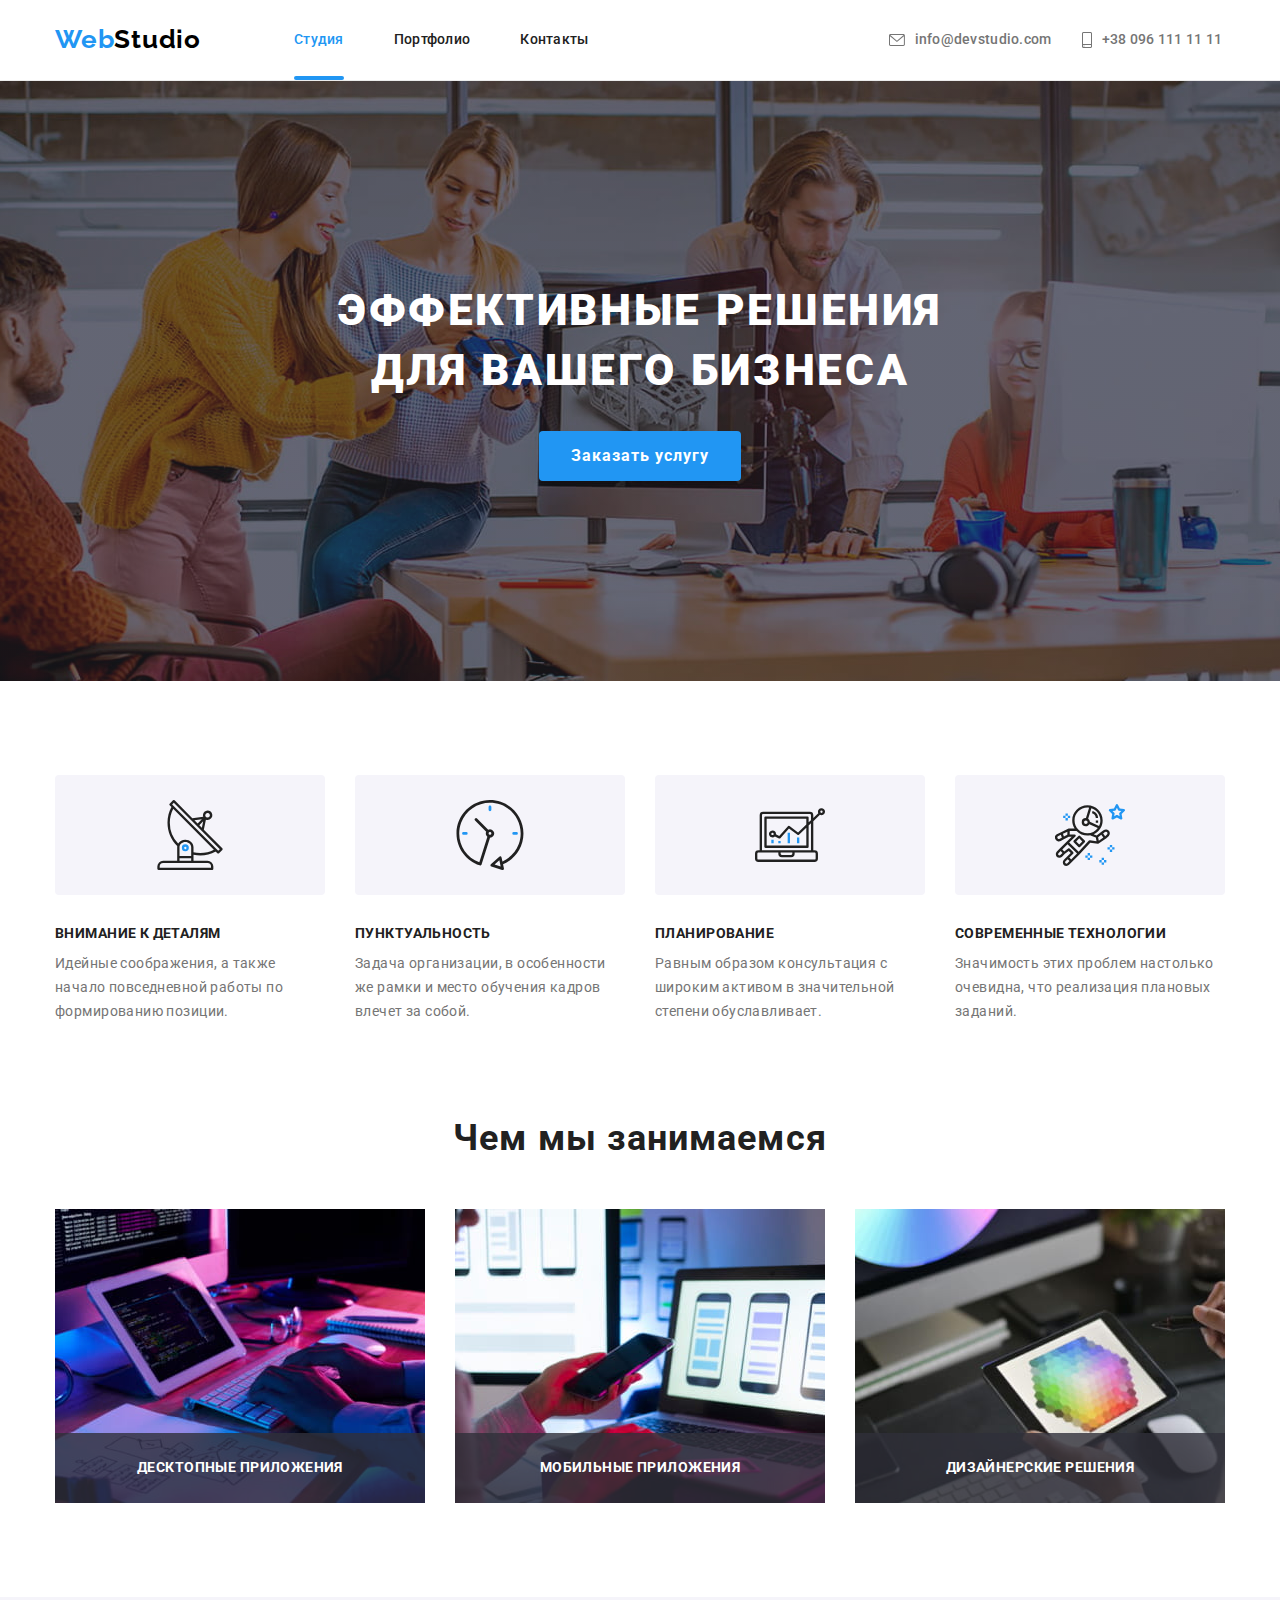
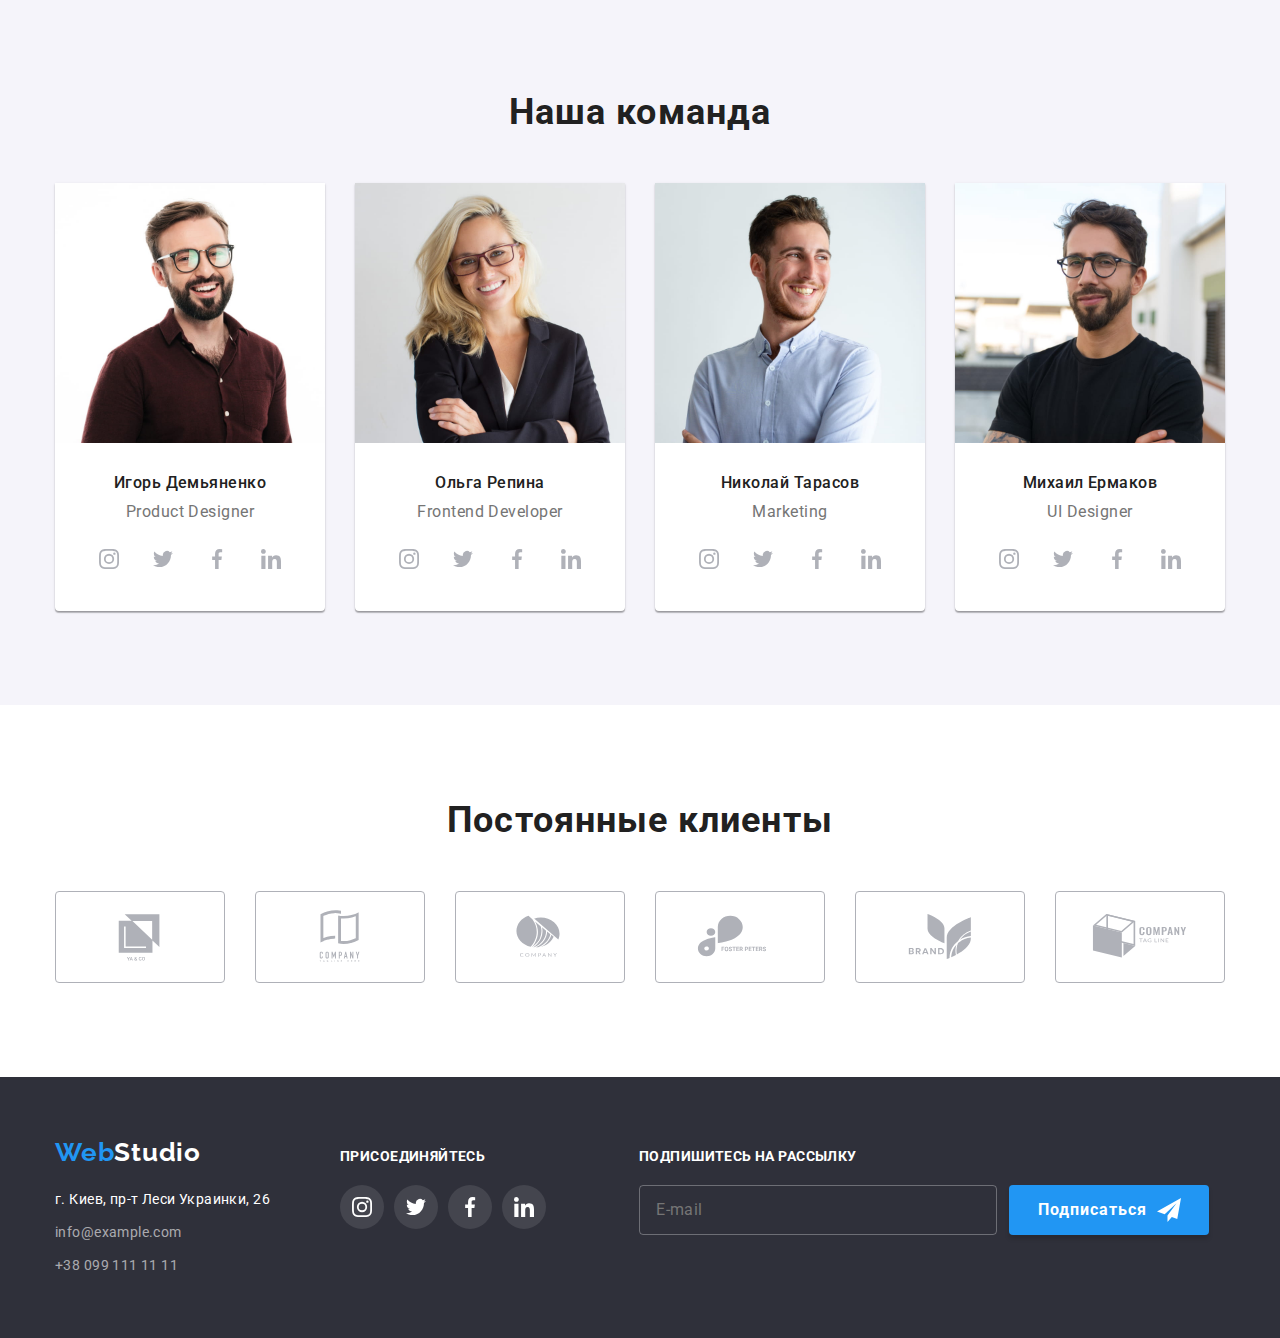
==== commit 107ae4a8: "Update index.html" ====
--- a/index.html
+++ b/index.html
@@ -1,695 +1,609 @@
 <!DOCTYPE html>
 <html lang="ru">
-  <head>
-    <meta charset="UTF-8" />
-    <meta http-equiv="X-UA-Compatible" content="IE=edge" />
-    <meta name="viewport" content="width=device-width, initial-scale=1.0" />
-    <link rel="preconnect" href="https://fonts.googleapis.com" />
-    <link rel="preconnect" href="https://fonts.gstatic.com" crossorigin />
-    <link
-      href="https://fonts.googleapis.com/css2?family=Raleway:wght@700&family=Roboto:wght@400;500;700;900&display=swap"
-      rel="stylesheet"
-    />
-    <link
-      rel="stylesheet"
-      href="https://cdn.jsdelivr.net/npm/modern-normalize@1/modern-normalize.min.css"
-    />
-    <link rel="stylesheet" href="./css/main.min.css" />
-    <title>Главная</title>
-  </head>
-
-  <body>
-    <!--Шапка сайта-->
-    <header class="page-header">
-      <div class="container page-header__container">
-        <!-- Логотип -->
-        <a href="./index.html" lang="en" class="logo page-header__logo">
-          <span class="logo-web">Web</span><span class="logo-studio">Studio</span>
-        </a>
-        <!-- Кнопка переключателя мобильного меню -->
-        <button
-          type="button"
-          class="nav__btn-mobile"
-          aria-controls="page-header__nav-container"
-          aria-expanded="false"
-          data-menu-button
-        >
-          <svg width="40" height="40" aria-label="Переключатель мобильного меню">
-            <use class="nav__icon-cross" href="./images/svg/icon.svg#cross"></use>
-            <use class="nav__icon-menu" href="./images/svg/icon.svg#menu"></use>
-          </svg>
-        </button>
-        <!-- Контейнер для мобильного меню -->
-        <div class="page-header__nav-container" id="page-header__nav-container" data-menu>
-          <!-- Блок навигации -->
-          <nav class="nav">
-            <!-- Навигация по сайту -->
-            <ul class="nav__list">
-              <li class="nav__item nav-item-current">
-                <a href="./index.html" class="nav__link nav__current">Студия</a>
+
+<head>
+  <meta charset="UTF-8" />
+  <meta http-equiv="X-UA-Compatible" content="IE=edge" />
+  <meta name="viewport" content="width=device-width, initial-scale=1.0" />
+  <link rel="preconnect" href="https://fonts.googleapis.com" />
+  <link rel="preconnect" href="https://fonts.gstatic.com" crossorigin />
+  <link href="https://fonts.googleapis.com/css2?family=Raleway:wght@700&family=Roboto:wght@400;500;700;900&display=swap"
+    rel="stylesheet" />
+  <link rel="stylesheet" href="https://cdn.jsdelivr.net/npm/modern-normalize@1/modern-normalize.min.css" />
+  <link rel="stylesheet" href="./css/main.min.css" />
+  <title>Главная</title>
+</head>
+
+<body data-body>
+  <!--Шапка сайта-->
+  <header class="page-header">
+    <div class="container page-header__container">
+      <!-- Логотип -->
+      <a href="./index.html" lang="en" class="logo page-header__logo">
+        <span class="logo-web">Web</span><span class="logo-studio">Studio</span>
+      </a>
+      <!-- Кнопка переключателя мобильного меню -->
+      <button type="button" class="nav__btn-mobile" aria-controls="page-header__nav-container" aria-expanded="false"
+        data-menu-button>
+        <svg width="40" height="40" aria-label="Переключатель мобильного меню">
+          <use class="nav__icon-cross" href="./images/svg/icon.svg#cross"></use>
+          <use class="nav__icon-menu" href="./images/svg/icon.svg#menu"></use>
+        </svg>
+      </button>
+      <!-- Контейнер для мобильного меню -->
+      <div class="page-header__nav-container" id="page-header__nav-container" data-menu>
+        <!-- Блок навигации -->
+        <nav class="nav">
+          <!-- Навигация по сайту -->
+          <ul class="nav__list">
+            <li class="nav__item nav-item-current">
+              <a href="./index.html" class="nav__link nav__current">Студия</a>
+            </li>
+            <li class="nav__item">
+              <a href="./portfolio.html" class="nav__link">Портфолио</a>
+            </li>
+            <li class="nav__item">
+              <a href="" class="nav__link">Контакты</a>
+            </li>
+          </ul>
+        </nav>
+
+        <div>
+          <!-- Каналы связи со студией -->
+          <ul class="contacts">
+            <li>
+              <a class="contacts__link mobile-tel" href="tel:+380961111111">
+                +38 096 111 11 11
+              </a>
+            </li>
+            <li class="contacts__item mail">
+              <a href="mailto:info@devstudio.com" class="contacts__link">
+                <svg class="contacts__icon mail" width="16" height="12">
+                  <use href="./images/svg/icon.svg#head-email"></use>
+                </svg>
+                info@devstudio.com
+              </a>
+            </li>
+            <li class="contacts__item tel">
+              <a href="tel:+380961111111" class="contacts__link tel">
+                <svg class="contacts__icon tel" width="10" height="16">
+                  <use href="./images/svg/icon.svg#head-smartphone"></use>
+                </svg>
+                +38 096 111 11 11
+              </a>
+            </li>
+          </ul>
+          <!-- Социальные сети студии -->
+          <ul class="page-header__social">
+            <li class="page-header__social-item">
+              <a href="https://www.instagram.com/" class="page-header__social-link">Instagram</a>
+            </li>
+            <li class="page-header__social-item">
+              <a href="https://twitter.com/" class="page-header__social-link">Twitter</a>
+            </li>
+            <li class="page-header__social-item">
+              <a href="https://www.facebook.com/" class="page-header__social-link">Facebook</a>
+            </li>
+            <li class="page-header__social-item">
+              <a href="https://www.linkedin.com/" class="page-header__social-link">LinkedIn</a>
+            </li>
+          </ul>
+        </div>
+      </div>
+    </div>
+  </header>
+
+  <!--Основной контент страницы-->
+  <main>
+    <!--Главное представление студии Секция Герой-->
+    <div class="overlay">
+      <section class="hero">
+        <div class="container">
+          <h1 class="hero__title">Эффективные решения для вашего бизнеса</h1>
+          <button type="button" class="btn hero__btn" data-modal-open>Заказать услугу</button>
+        </div>
+      </section>
+    </div>
+
+    <!--Наши преимущества-->
+    <section class="section about">
+      <div class="container">
+        <h2 class="visually-hidden">Наши преимущества</h2>
+        <ul class="about__list">
+          <li class="about__item">
+            <div class="about__icon-wrap">
+              <svg width="70" height="70">
+                <use href="./images/svg/icon.svg#about-antenna"></use>
+              </svg>
+            </div>
+
+            <h3 class="about__title">Внимание к деталям</h3>
+            <p class="about__text">
+              Идейные соображения, а также начало повседневной работы по формированию позиции.
+            </p>
+          </li>
+          <li class="about__item">
+            <div class="about__icon-wrap">
+              <svg width="70" height="70">
+                <use href="./images/svg/icon.svg#about-clock"></use>
+              </svg>
+            </div>
+
+            <h3 class="about__title">Пунктуальность</h3>
+            <p class="about__text">
+              Задача организации, в особенности же рамки и место обучения кадров влечет за собой.
+            </p>
+          </li>
+          <li class="about__item">
+            <div class="about__icon-wrap">
+              <svg width="70" height="70">
+                <use href="./images/svg/icon.svg#about-diagram"></use>
+              </svg>
+            </div>
+
+            <h3 class="about__title">Планирование</h3>
+            <p class="about__text">
+              Равным образом консультация с широким активом в значительной степени обуславливает.
+            </p>
+          </li>
+          <li class="about__item">
+            <div class="about__icon-wrap">
+              <svg width="70" height="70">
+                <use href="./images/svg/icon.svg#about-astronaut"></use>
+              </svg>
+            </div>
+
+            <h3 class="about__title">Современные технологии</h3>
+            <p class="about__text">
+              Значимость этих проблем настолько очевидна, что реализация плановых заданий.
+            </p>
+          </li>
+        </ul>
+      </div>
+    </section>
+
+    <!--Чем Мы занимаемся-->
+    <section class="section services">
+      <div class="container">
+        <h2 class="title-section">Чем мы занимаемся</h2>
+        <ul class="services__list">
+          <li class="services__item">
+            <div class="services__card">
+              <img srcset="./images/box1.jpg 1x, ./images/box1@2.jpg 2x" src="./images/box1.jpg"
+                alt="Работа с созданием продукта на планшете" class=" whatwedo-img" />
+
+              <div class="services__wrap-position">
+                <h3 class="services__text">Десктопные приложения</h3>
+              </div>
+            </div>
+          </li>
+          <li class="services__item">
+            <div class="services__card">
+              <img srcset="./images/box2.jpg 1x, ./images/box2@2.jpg 2x" src="./images/box2.jpg"
+                alt="Работа с видом продукта на смартфонах" class="whatwedo-img" />
+
+              <div class="services__wrap-position">
+                <h3 class="services__text">Мобильные приложения</h3>
+              </div>
+            </div>
+          </li>
+          <li class="services__item">
+            <div class="services__card">
+              <img srcset="./images/box3.jpg 1x, ./images/box3@2.jpg 2x" src="./images/box3.jpg"
+                alt="Выбор цвета на планшете" class="whatwedo-img" />
+
+              <div class="services__wrap-position">
+                <h3 class="services__text">Дизайнерские решения</h3>
+              </div>
+            </div>
+          </li>
+        </ul>
+      </div>
+    </section>
+
+    <!--Наша команда-->
+    <section class="team section">
+      <div class="container">
+        <h2 class="title-section">Наша команда</h2>
+        <ul class="team__list">
+          <!-- Игорь Демьяненко -->
+          <li class="team__item">
+            <picture>
+              <source srcset="
+                    ./images/team/mobile/img0-480.jpg    1x,
+                    ./images/team/mobile/img0-480@2x.jpg 2x
+                  " media="(max-width: 767px)" />
+              <source srcset="
+                    ./images/team/tablet/img0-768.jpg    1x,
+                    ./images/team/tablet/img0-768@2x.jpg 2x
+                  " media="(max-width: 1199px)" />
+              <source srcset="
+                    ./images/team/img0-1200.jpg   1x,
+                    ./images/team/img0-1200@2.jpg 2x
+                  " media="(min-width: 1200px)" />
+              <img src="./images/team/img0-1200.jpg" alt="Фото Игорь Демьяненко" />
+            </picture>
+            <div class="team__wrap">
+              <h3 class="team__subtitle">Игорь Демьяненко</h3>
+              <p class="team__text">Product Designer</p>
+              <ul class="team__social-list">
+                <li class="team__social-item">
+                  <a href="https://www.instagram.com/" class="team__social-link">
+                    <svg width="20" height="20">
+                      <use href="./images/svg/icon.svg#team-instagram"></use>
+                    </svg>
+                  </a>
+                </li>
+                <li class="team__social-item">
+                  <a href="https://twitter.com" class="team__social-link">
+                    <svg width="20" height="20">
+                      <use href="./images/svg/icon.svg#team-twitter"></use>
+                    </svg>
+                  </a>
+                </li>
+                <li class="team__social-item">
+                  <a href="https://www.facebook.com" class="team__social-link">
+                    <svg width="20" height="20">
+                      <use href="./images/svg/icon.svg#team-facebook"></use>
+                    </svg>
+                  </a>
+                </li>
+                <li class="team__social-item">
+                  <a href="https://www.linkedin.com/" class="team__social-link">
+                    <svg width="20" height="20">
+                      <use href="./images/svg/icon.svg#team-linkedin"></use>
+                    </svg>
+                  </a>
+                </li>
+              </ul>
+            </div>
+          </li>
+          <!-- Ольга Репина -->
+          <li class="team__item">
+            <picture>
+              <source srcset="
+                    ./images/team/mobile/img1-480.jpg    1x,
+                    ./images/team/mobile/img1-480@2x.jpg 2x
+                  " media="(max-width: 767px)" />
+              <source srcset="
+                    ./images/team/tablet/img1-768.jpg    1x,
+                    ./images/team/tablet/img1-768@2x.jpg 2x
+                  " media="(max-width: 1199px)" />
+              <source srcset="
+                    ./images/team/img1-1200.jpg 1x,
+                    ./images/team/img1-1200@2.jpg 2x" media="(min-width: 1200px)" />
+              <img src="./images/team/img1-1200.jpg" alt="Фото Ольга Репина" />
+            </picture>
+
+            <div class="team__wrap">
+              <h3 class="team__subtitle">Ольга Репина</h3>
+              <p class="team__text">Frontend Developer</p>
+              <ul class="team__social-list">
+                <li class="team__social-item">
+                  <a href="https://www.instagram.com/" class="team__social-link">
+                    <svg width="20" height="20">
+                      <use href="./images/svg/icon.svg#team-instagram"></use>
+                    </svg>
+                  </a>
+                </li>
+                <li class="team__social-item">
+                  <a href="https://twitter.com" class="team__social-link">
+                    <svg width="20" height="20">
+                      <use href="./images/svg/icon.svg#team-twitter"></use>
+                    </svg>
+                  </a>
+                </li>
+                <li class="team__social-item">
+                  <a href="https://www.facebook.com" class="team__social-link">
+                    <svg width="20" height="20">
+                      <use href="./images/svg/icon.svg#team-facebook"></use>
+                    </svg>
+                  </a>
+                </li>
+                <li class="team__social-item">
+                  <a href="https://www.linkedin.com/" class="team__social-link">
+                    <svg width="20" height="20">
+                      <use href="./images/svg/icon.svg#team-linkedin"></use>
+                    </svg>
+                  </a>
+                </li>
+              </ul>
+            </div>
+          </li>
+          <!-- Николай Тарасов -->
+          <li class="team__item">
+            <picture>
+              <source srcset="
+                    ./images/team/mobile/img2-480.jpg    1x,
+                    ./images/team/mobile/img2-480@2x.jpg 2x
+                  " media="(max-width: 767px)" />
+              <source srcset="
+                    ./images/team/tablet/img2-768.jpg    1x,
+                    ./images/team/tablet/img2-768@2x.jpg 2x
+                  " media="(max-width: 1199px)" />
+              <source srcset="
+                    ./images/team/img2-1200.jpg   1x,
+                    ./images/team/img2-1200@2.jpg 2x
+                  " media="(min-width: 1200px)" />
+              <img src="./images/team/img0-1200.jpg" alt="Фото Николай Тарасов" />
+            </picture>
+            <div class="team__wrap">
+              <h3 class="team__subtitle">Николай Тарасов</h3>
+              <p class="team__text">Marketing</p>
+              <ul class="team__social-list">
+                <li class="team__social-item">
+                  <a href="https://www.instagram.com/" class="team__social-link">
+                    <svg width="20" height="20">
+                      <use href="./images/svg/icon.svg#team-instagram"></use>
+                    </svg>
+                  </a>
+                </li>
+                <li class="team__social-item">
+                  <a href="https://twitter.com" class="team__social-link">
+                    <svg width="20" height="20">
+                      <use href="./images/svg/icon.svg#team-twitter"></use>
+                    </svg>
+                  </a>
+                </li>
+                <li class="team__social-item">
+                  <a href="https://www.facebook.com" class="team__social-link">
+                    <svg width="20" height="20">
+                      <use href="./images/svg/icon.svg#team-facebook"></use>
+                    </svg>
+                  </a>
+                </li>
+                <li class="team__social-item">
+                  <a href="https://www.linkedin.com/" class="team__social-link">
+                    <svg width="20" height="20">
+                      <use href="./images/svg/icon.svg#team-linkedin"></use>
+                    </svg>
+                  </a>
+                </li>
+              </ul>
+            </div>
+          </li>
+          <!-- Михаил Ермаков -->
+          <li class="team__item">
+            <picture>
+              <source srcset="
+                    ./images/team/mobile/img3-480.jpg    1x,
+                    ./images/team/mobile/img3-480@2x.jpg 2x
+                  " media="(max-width: 767px)" />
+              <source srcset="
+                    ./images/team/tablet/img3-768.jpg    1x,
+                    ./images/team/tablet/img3-768@2x.jpg 2x
+                  " media="(max-width: 1199px)" />
+              <source srcset="
+                    ./images/team/img3-1200.jpg   1x,
+                    ./images/team/img3-1200@2.jpg 2x
+                  " media="(min-width: 1200px)" />
+              <img src="./images/team/img0-1200.jpg" alt="Фото Михаил Ермаков" />
+            </picture>
+            <div class="team__wrap">
+              <h3 class="team__subtitle">Михаил Ермаков</h3>
+              <p class="team__text">UI Designer</p>
+              <ul class="team__social-list">
+                <li class="team__social-item">
+                  <a href="https://www.instagram.com/" class="team__social-link">
+                    <svg width="20" height="20">
+                      <use href="./images/svg/icon.svg#team-instagram"></use>
+                    </svg>
+                  </a>
+                </li>
+                <li class="team__social-item">
+                  <a href="https://twitter.com" class="team__social-link">
+                    <svg width="20" height="20">
+                      <use href="./images/svg/icon.svg#team-twitter"></use>
+                    </svg>
+                  </a>
+                </li>
+                <li class="team__social-item">
+                  <a href="https://www.facebook.com" class="team__social-link">
+                    <svg width="20" height="20">
+                      <use href="./images/svg/icon.svg#team-facebook"></use>
+                    </svg>
+                  </a>
+                </li>
+                <li class="team__social-item">
+                  <a href="https://www.linkedin.com/" class="team__social-link">
+                    <svg width="20" height="20">
+                      <use href="./images/svg/icon.svg#team-linkedin"></use>
+                    </svg>
+                  </a>
+                </li>
+              </ul>
+            </div>
+          </li>
+        </ul>
+      </div>
+    </section>
+
+    <!-- Постоянные клиенты -->
+    <section class="section">
+      <div class="container">
+        <h2 class="title-section">Постоянные клиенты</h2>
+        <ul class="client__list">
+          <li class="client__item">
+            <a href="" class="client__link">
+              <svg width="106" height="60">
+                <use href="./images/svg/icon.svg#icon-client-1"></use>
+              </svg>
+            </a>
+          </li>
+          <li class="client__item">
+            <a href="" class="client__link">
+              <svg width="106" height="60">
+                <use href="./images/svg/icon.svg#icon-client-2"></use>
+              </svg>
+            </a>
+          </li>
+          <li class="client__item">
+            <a href="" class="client__link">
+              <svg width="106" height="60">
+                <use href="./images/svg/icon.svg#icon-client-3"></use>
+              </svg>
+            </a>
+          </li>
+          <li class="client__item">
+            <a href="" class="client__link">
+              <svg width="106" height="60">
+                <use href="./images/svg/icon.svg#icon-client-4"></use>
+              </svg>
+            </a>
+          </li>
+          <li class="client__item">
+            <a href="" class="client__link">
+              <svg width="106" height="60">
+                <use href="./images/svg/icon.svg#icon-client-5"></use>
+              </svg>
+            </a>
+          </li>
+          <li class="client__item">
+            <a href="" class="client__link">
+              <svg width="106" height="60">
+                <use href="./images/svg/icon.svg#icon-client-6"></use>
+              </svg>
+            </a>
+          </li>
+        </ul>
+      </div>
+    </section>
+  </main>
+
+  <!--Footer-->
+  <footer class="page-footer">
+    <h2 class="visually-hidden">Подвал сайта</h2>
+    <div class="container page-footer__container">
+      <div class="pade-footer__tablet-container">
+        <div class="page-footer__contacts">
+          <a href="./index.html" lang="en" class="logo">
+            <span class="logo-web">Web</span><span class="footer__logo-studio">Studio</span>
+          </a>
+
+          <address class="address">
+            <p class="address__text">г. Киев, пр-т Леси Украинки, 26</p>
+            <ul>
+              <li class="address__item">
+                <a href="mailto:info@example.com" class="address__contacts"> info@example.com </a>
               </li>
-              <li class="nav__item">
-                <a href="./portfolio.html" class="nav__link">Портфолио</a>
-              </li>
-              <li class="nav__item">
-                <a href="" class="nav__link">Контакты</a>
+              <li class="address__item">
+                <a href="tel:+380991111111" class="address__contacts"> +38 099 111 11 11 </a>
               </li>
             </ul>
-          </nav>
-
-          <div>
-            <!-- Каналы связи со студией -->
-            <ul class="contacts">
-              <li>
-                <a class="contacts__link mobile-tel" href="tel:+380961111111">
-                  +38 096 111 11 11
-                </a>
-              </li>
-              <li class="contacts__item mail">
-                <a href="mailto:info@devstudio.com" class="contacts__link">
-                  <svg class="contacts__icon mail" width="16" height="12">
-                    <use href="./images/svg/icon.svg#head-email"></use>
-                  </svg>
-                  info@devstudio.com
-                </a>
-              </li>
-              <li class="contacts__item tel">
-                <a href="tel:+380961111111" class="contacts__link tel">
-                  <svg class="contacts__icon tel" width="10" height="16">
-                    <use href="./images/svg/icon.svg#head-smartphone"></use>
-                  </svg>
-                  +38 096 111 11 11
-                </a>
-              </li>
-            </ul>
-            <!-- Социальные сети студии -->
-            <ul class="page-header__social">
-              <li class="page-header__social-item">
-                <a href="https://www.instagram.com/" class="page-header__social-link">Instagram</a>
-              </li>
-              <li class="page-header__social-item">
-                <a href="https://twitter.com/" class="page-header__social-link">Twitter</a>
-              </li>
-              <li class="page-header__social-item">
-                <a href="https://www.facebook.com/" class="page-header__social-link">Facebook</a>
-              </li>
-              <li class="page-header__social-item">
-                <a href="https://www.linkedin.com/" class="page-header__social-link">LinkedIn</a>
-              </li>
-            </ul>
-          </div>
+          </address>
+        </div>
+
+        <!-- Социальные сети студии -->
+        <div class="page-footer__socials">
+          <h3 class="page-footer__subtitle">Присоединяйтесь</h3>
+          <ul class="page-footer__list">
+            <li class="page-footer__item">
+              <a href="https://www.instagram.com/" class="page-footer__socials-link">
+                <svg width="20" height="20">
+                  <use href="./images/svg/icon.svg#footer-instagram"></use>
+                </svg>
+              </a>
+            </li>
+            <li class="page-footer__item">
+              <a href="https://twitter.com" class="page-footer__socials-link">
+                <svg width="20" height="20">
+                  <use href="./images/svg/icon.svg#footer-twitter"></use>
+                </svg>
+              </a>
+            </li>
+            <li class="page-footer__item">
+              <a href="https://www.facebook.com" class="page-footer__socials-link">
+                <svg width="20" height="20">
+                  <use href="./images/svg/icon.svg#footer-facebook"></use>
+                </svg>
+              </a>
+            </li>
+            <li class="page-footer__item">
+              <a href="https://www.linkedin.com/" class="page-footer__socials-link">
+                <svg width="20" height="20">
+                  <use href="./images/svg/icon.svg#footer-linkedin"></use>
+                </svg>
+              </a>
+            </li>
+          </ul>
         </div>
       </div>
-    </header>
-
-    <!--Основной контент страницы-->
-    <main>
-      <!--Главное представление студии Секция Герой-->
-      <div class="overlay">
-        <section class="hero">
-          <div class="container">
-            <h1 class="hero__title">Эффективные решения для вашего бизнеса</h1>
-            <button type="button" class="btn hero__btn" data-modal-open>Заказать услугу</button>
-          </div>
-        </section>
-      </div>
-
-      <!--Наши преимущества-->
-      <section class="section about">
-        <div class="container">
-          <h2 class="visually-hidden">Наши преимущества</h2>
-          <ul class="about__list">
-            <li class="about__item">
-              <div class="about__icon-wrap">
-                <svg width="70" height="70">
-                  <use href="./images/svg/icon.svg#about-antenna"></use>
-                </svg>
-              </div>
-
-              <h3 class="about__title">Внимание к деталям</h3>
-              <p class="about__text">
-                Идейные соображения, а также начало повседневной работы по формированию позиции.
-              </p>
-            </li>
-            <li class="about__item">
-              <div class="about__icon-wrap">
-                <svg width="70" height="70">
-                  <use href="./images/svg/icon.svg#about-clock"></use>
-                </svg>
-              </div>
-
-              <h3 class="about__title">Пунктуальность</h3>
-              <p class="about__text">
-                Задача организации, в особенности же рамки и место обучения кадров влечет за собой.
-              </p>
-            </li>
-            <li class="about__item">
-              <div class="about__icon-wrap">
-                <svg width="70" height="70">
-                  <use href="./images/svg/icon.svg#about-diagram"></use>
-                </svg>
-              </div>
-
-              <h3 class="about__title">Планирование</h3>
-              <p class="about__text">
-                Равным образом консультация с широким активом в значительной степени обуславливает.
-              </p>
-            </li>
-            <li class="about__item">
-              <div class="about__icon-wrap">
-                <svg width="70" height="70">
-                  <use href="./images/svg/icon.svg#about-astronaut"></use>
-                </svg>
-              </div>
-
-              <h3 class="about__title">Современные технологии</h3>
-              <p class="about__text">
-                Значимость этих проблем настолько очевидна, что реализация плановых заданий.
-              </p>
-            </li>
-          </ul>
-        </div>
-      </section>
-
-      <!--Чем Мы занимаемся-->
-      <section class="section services">
-        <div class="container">
-          <h2 class="title-section">Чем мы занимаемся</h2>
-          <ul class="services__list">
-            <li class="services__item">
-              <div class="services__card">
-                <img
-                  srcset="./images/box1.jpg 1x, ./images/box1@2.jpg 2x"
-                  src="./images/box1.jpg"
-                  alt="Работа с созданием продукта на планшете"
-                  sizes="100vw"
-                  class="whatwedo-img"
-                />
-
-                <div class="services__wrap-position">
-                  <h3 class="services__text">Десктопные приложения</h3>
-                </div>
-              </div>
-            </li>
-            <li class="services__item">
-              <div class="services__card">
-                <img
-                  srcset="./images/box2.jpg 1x, ./images/box2@2.jpg 2x"
-                  src="./images/box2.jpg"
-                  alt="Работа с видом продукта на смартфонах"
-                  width="370"
-                  height="294"
-                  class="whatwedo-img"
-                />
-
-                <div class="services__wrap-position">
-                  <h3 class="services__text">Мобильные приложения</h3>
-                </div>
-              </div>
-            </li>
-            <li class="services__item">
-              <div class="services__card">
-                <img
-                  srcset="./images/box3.jpg 1x, ./images/box3@2.jpg 2x"
-                  src="./images/box3.jpg"
-                  alt="Выбор цвета на планшете"
-                  width="370"
-                  height="294"
-                  class="whatwedo-img"
-                />
-
-                <div class="services__wrap-position">
-                  <h3 class="services__text">Дизайнерские решения</h3>
-                </div>
-              </div>
-            </li>
-          </ul>
-        </div>
-      </section>
-
-      <!--Наша команда-->
-      <section class="team section">
-        <div class="container">
-          <h2 class="title-section">Наша команда</h2>
-          <ul class="team__list">
-            <!-- Игорь Демьяненко -->
-            <li class="team__item">
-              <picture>
-                <source
-                  srcset="
-                    ./images/our-comand/mobile/img0-480.jpg    1x,
-                    ./images/our-comand/mobile/img0-480@2x.jpg 2x
-                  "
-                  media="(max-width: 767px)"
-                />
-                <source
-                  srcset="
-                    ./images/our-comand/tablet/img0-768.jpg    1x,
-                    ./images/our-comand/tablet/img0-768@2x.jpg 2x
-                  "
-                  media="(max-width: 1199px)"
-                />
-                <source
-                  srcset="
-                    ./images/our-comand/img0-1200.jpg   1x,
-                    ./images/our-comand/img0-1200@2.jpg 2x
-                  "
-                  media="(min-width: 1200px)"
-                />
-                <img
-                  src="./images/our-comand/img0-1200.jpg"
-                  alt="Фото Игорь Демьяненко"
-                  sizes="100vw"
-                />
-              </picture>
-              <div class="team__wrap">
-                <h3 class="team__subtitle">Игорь Демьяненко</h3>
-                <p class="team__text">Product Designer</p>
-                <ul class="team__social-list">
-                  <li class="team__social-item">
-                    <a href="https://www.instagram.com/" class="team__social-link">
-                      <svg width="20" height="20">
-                        <use href="./images/svg/icon.svg#team-instagram"></use>
-                      </svg>
-                    </a>
-                  </li>
-                  <li class="team__social-item">
-                    <a href="https://twitter.com" class="team__social-link">
-                      <svg width="20" height="20">
-                        <use href="./images/svg/icon.svg#team-twitter"></use>
-                      </svg>
-                    </a>
-                  </li>
-                  <li class="team__social-item">
-                    <a href="https://www.facebook.com" class="team__social-link">
-                      <svg width="20" height="20">
-                        <use href="./images/svg/icon.svg#team-facebook"></use>
-                      </svg>
-                    </a>
-                  </li>
-                  <li class="team__social-item">
-                    <a href="https://www.linkedin.com/" class="team__social-link">
-                      <svg width="20" height="20">
-                        <use href="./images/svg/icon.svg#team-linkedin"></use>
-                      </svg>
-                    </a>
-                  </li>
-                </ul>
-              </div>
-            </li>
-            <!-- Ольга Репина -->
-            <li class="team__item">
-              <picture>
-                <source
-                  srcset="
-                    ./images/our-comand/mobile/img1-480.jpg    1x,
-                    ./images/our-comand/mobile/img1-480@2x.jpg 2x
-                  "
-                  media="(max-width: 767px)"
-                />
-                <source
-                  srcset="
-                    ./images/our-comand/tablet/img1-768.jpg    1x,
-                    ./images/our-comand/tablet/img1-768@2x.jpg 2x
-                  "
-                  media="(max-width: 1199px)"
-                />
-                <source
-                  srcset="./images/our-comand/img1-1200.jpg 1x, ./images/our-comand/img1-1200@2.jpg x2"
-                  media="(min-width: 1200px)"
-                />
-                <img
-                  src="./images/our-comand/img1-1200.jpg"
-                  alt="Фото Ольга Репина"
-                  sizes="100vw"
-                />
-              </picture>
-
-              <div class="team__wrap">
-                <h3 class="team__subtitle">Ольга Репина</h3>
-                <p class="team__text">Frontend Developer</p>
-                <ul class="team__social-list">
-                  <li class="team__social-item">
-                    <a href="https://www.instagram.com/" class="team__social-link">
-                      <svg width="20" height="20">
-                        <use href="./images/svg/icon.svg#team-instagram"></use>
-                      </svg>
-                    </a>
-                  </li>
-                  <li class="team__social-item">
-                    <a href="https://twitter.com" class="team__social-link">
-                      <svg width="20" height="20">
-                        <use href="./images/svg/icon.svg#team-twitter"></use>
-                      </svg>
-                    </a>
-                  </li>
-                  <li class="team__social-item">
-                    <a href="https://www.facebook.com" class="team__social-link">
-                      <svg width="20" height="20">
-                        <use href="./images/svg/icon.svg#team-facebook"></use>
-                      </svg>
-                    </a>
-                  </li>
-                  <li class="team__social-item">
-                    <a href="https://www.linkedin.com/" class="team__social-link">
-                      <svg width="20" height="20">
-                        <use href="./images/svg/icon.svg#team-linkedin"></use>
-                      </svg>
-                    </a>
-                  </li>
-                </ul>
-              </div>
-            </li>
-            <!-- Николай Тарасов -->
-            <li class="team__item">
-              <picture>
-                <source
-                  srcset="
-                    ./images/our-comand/mobile/img2-480.jpg    1x,
-                    ./images/our-comand/mobile/img2-480@2x.jpg 2x
-                  "
-                  media="(max-width: 767px)"
-                />
-                <source
-                  srcset="
-                    ./images/our-comand/tablet/img2-768.jpg    1x,
-                    ./images/our-comand/tablet/img2-768@2x.jpg 2x
-                  "
-                  media="(max-width: 1199px)"
-                />
-                <source
-                  srcset="
-                    ./images/our-comand/img2-1200.jpg   1x,
-                    ./images/our-comand/img2-1200@2.jpg 2x
-                  "
-                  media="(min-width: 1200px)"
-                />
-                <img
-                  src="./images/our-comand/img0-1200.jpg"
-                  alt="Фото Николай Тарасов"
-                  sizes="100vw"
-                />
-              </picture>
-              <div class="team__wrap">
-                <h3 class="team__subtitle">Николай Тарасов</h3>
-                <p class="team__text">Marketing</p>
-                <ul class="team__social-list">
-                  <li class="team__social-item">
-                    <a href="https://www.instagram.com/" class="team__social-link">
-                      <svg width="20" height="20">
-                        <use href="./images/svg/icon.svg#team-instagram"></use>
-                      </svg>
-                    </a>
-                  </li>
-                  <li class="team__social-item">
-                    <a href="https://twitter.com" class="team__social-link">
-                      <svg width="20" height="20">
-                        <use href="./images/svg/icon.svg#team-twitter"></use>
-                      </svg>
-                    </a>
-                  </li>
-                  <li class="team__social-item">
-                    <a href="https://www.facebook.com" class="team__social-link">
-                      <svg width="20" height="20">
-                        <use href="./images/svg/icon.svg#team-facebook"></use>
-                      </svg>
-                    </a>
-                  </li>
-                  <li class="team__social-item">
-                    <a href="https://www.linkedin.com/" class="team__social-link">
-                      <svg width="20" height="20">
-                        <use href="./images/svg/icon.svg#team-linkedin"></use>
-                      </svg>
-                    </a>
-                  </li>
-                </ul>
-              </div>
-            </li>
-            <!-- Михаил Ермаков -->
-            <li class="team__item">
-              <picture>
-                <source
-                  srcset="
-                    ./images/our-comand/mobile/img3-480.jpg    1x,
-                    ./images/our-comand/mobile/img3-480@2x.jpg 2x
-                  "
-                  media="(max-width: 767px)"
-                />
-                <source
-                  srcset="
-                    ./images/our-comand/tablet/img3-768.jpg    1x,
-                    ./images/our-comand/tablet/img3-768@2x.jpg 2x
-                  "
-                  media="(max-width: 1199px)"
-                />
-                <source
-                  srcset="
-                    ./images/our-comand/img3-1200.jpg   1x,
-                    ./images/our-comand/img3-1200@2.jpg 2x
-                  "
-                  media="(min-width: 1200px)"
-                />
-                <img
-                  src="./images/our-comand/img0-1200.jpg"
-                  alt="Фото Михаил Ермаков"
-                  sizes="100vw"
-                />
-              </picture>
-              <div class="team__wrap">
-                <h3 class="team__subtitle">Михаил Ермаков</h3>
-                <p class="team__text">UI Designer</p>
-                <ul class="team__social-list">
-                  <li class="team__social-item">
-                    <a href="https://www.instagram.com/" class="team__social-link">
-                      <svg width="20" height="20">
-                        <use href="./images/svg/icon.svg#team-instagram"></use>
-                      </svg>
-                    </a>
-                  </li>
-                  <li class="team__social-item">
-                    <a href="https://twitter.com" class="team__social-link">
-                      <svg width="20" height="20">
-                        <use href="./images/svg/icon.svg#team-twitter"></use>
-                      </svg>
-                    </a>
-                  </li>
-                  <li class="team__social-item">
-                    <a href="https://www.facebook.com" class="team__social-link">
-                      <svg width="20" height="20">
-                        <use href="./images/svg/icon.svg#team-facebook"></use>
-                      </svg>
-                    </a>
-                  </li>
-                  <li class="team__social-item">
-                    <a href="https://www.linkedin.com/" class="team__social-link">
-                      <svg width="20" height="20">
-                        <use href="./images/svg/icon.svg#team-linkedin"></use>
-                      </svg>
-                    </a>
-                  </li>
-                </ul>
-              </div>
-            </li>
-          </ul>
-        </div>
-      </section>
-
-      <!-- Постоянные клиенты -->
-      <section class="section">
-        <div class="container">
-          <h2 class="title-section">Постоянные клиенты</h2>
-          <ul class="client__list">
-            <li class="client__item">
-              <a href="" class="client__link">
-                <svg width="106" height="60">
-                  <use href="./images/svg/icon.svg#icon-client-1"></use>
-                </svg>
-              </a>
-            </li>
-            <li class="client__item">
-              <a href="" class="client__link">
-                <svg width="106" height="60">
-                  <use href="./images/svg/icon.svg#icon-client-2"></use>
-                </svg>
-              </a>
-            </li>
-            <li class="client__item">
-              <a href="" class="client__link">
-                <svg width="106" height="60">
-                  <use href="./images/svg/icon.svg#icon-client-3"></use>
-                </svg>
-              </a>
-            </li>
-            <li class="client__item">
-              <a href="" class="client__link">
-                <svg width="106" height="60">
-                  <use href="./images/svg/icon.svg#icon-client-4"></use>
-                </svg>
-              </a>
-            </li>
-            <li class="client__item">
-              <a href="" class="client__link">
-                <svg width="106" height="60">
-                  <use href="./images/svg/icon.svg#icon-client-5"></use>
-                </svg>
-              </a>
-            </li>
-            <li class="client__item">
-              <a href="" class="client__link">
-                <svg width="106" height="60">
-                  <use href="./images/svg/icon.svg#icon-client-6"></use>
-                </svg>
-              </a>
-            </li>
-          </ul>
-        </div>
-      </section>
-    </main>
-
-    <!--Footer-->
-    <footer class="page-footer">
-      <h2 class="visually-hidden">Подвал сайта</h2>
-      <div class="container page-footer__container">
-        <div class="pade-footer__tablet-container">
-          <div class="page-footer__contacts">
-            <a href="./index.html" lang="en" class="logo">
-              <span class="logo-web">Web</span><span class="footer__logo-studio">Studio</span>
-            </a>
-
-            <address class="address">
-              <p class="address__text">г. Киев, пр-т Леси Украинки, 26</p>
-              <ul>
-                <li class="address__item">
-                  <a href="mailto:info@example.com" class="address__contacts"> info@example.com </a>
-                </li>
-                <li class="address__item">
-                  <a href="tel:+380991111111" class="address__contacts"> +38 099 111 11 11 </a>
-                </li>
-              </ul>
-            </address>
-          </div>
-
-          <!-- Социальные сети студии -->
-          <div class="page-footer__socials">
-            <h3 class="page-footer__subtitle">Присоединяйтесь</h3>
-            <ul class="page-footer__list">
-              <li class="page-footer__item">
-                <a href="https://www.instagram.com/" class="page-footer__socials-link">
-                  <svg width="20" height="20">
-                    <use href="./images/svg/icon.svg#footer-instagram"></use>
-                  </svg>
-                </a>
-              </li>
-              <li class="page-footer__item">
-                <a href="https://twitter.com" class="page-footer__socials-link">
-                  <svg width="20" height="20">
-                    <use href="./images/svg/icon.svg#footer-twitter"></use>
-                  </svg>
-                </a>
-              </li>
-              <li class="page-footer__item">
-                <a href="https://www.facebook.com" class="page-footer__socials-link">
-                  <svg width="20" height="20">
-                    <use href="./images/svg/icon.svg#footer-facebook"></use>
-                  </svg>
-                </a>
-              </li>
-              <li class="page-footer__item">
-                <a href="https://www.linkedin.com/" class="page-footer__socials-link">
-                  <svg width="20" height="20">
-                    <use href="./images/svg/icon.svg#footer-linkedin"></use>
-                  </svg>
-                </a>
-              </li>
-            </ul>
-          </div>
-        </div>
-
-        <!-- Форма подписки -->
-        <div>
-          <h3 class="page-footer__subtitle">Подпишитесь на рассылку</h3>
-          <form class="page-footer__field">
-            <input
-              class="page-footer__field-email"
-              type="email"
-              name="email"
-              autocomplete="on"
-              placeholder="E-mail"
-            />
-
-            <button type="submit" class="btn page-footer__btn">
-              Подписаться
-              <svg class="page-footer__icon" width="24" height="24">
-                <use href="./images/svg/icon.svg#icon-subscribe"></use>
-              </svg>
-            </button>
-          </form>
-        </div>
-      </div>
-    </footer>
-
-    <!-- Модальное окно -->
-    <div class="backdrop is-hidden" data-modal>
-      <div class="order">
-        <button class="order__close-btn" type="button" data-modal-close>
-          <svg width="11" height="11">
-            <use href="./images/svg/icon.svg#close-modal"></use>
-          </svg>
-        </button>
-        <!-- Форма модального окна -->
-        <form class="order__form">
-          <h3 class="order__title">Оставьте свои данные, мы вам перезвоним</h3>
-
-          <label class="order__label" for="name-order">Имя</label>
-          <label class="order__field-icon">
-            <input class="order__field-text" type="text" name="name-order" id="name-order" />
-            <svg class="order__icon" width="18" height="18">
-              <use href="./images/svg/icon.svg#person-modal-form"></use>
+
+      <!-- Форма подписки -->
+      <div>
+        <h3 class="page-footer__subtitle">Подпишитесь на рассылку</h3>
+        <form class="page-footer__field">
+          <input class="page-footer__field-email" type="email" name="email" autocomplete="on" placeholder="E-mail" />
+
+          <button type="submit" class="btn page-footer__btn">
+            Подписаться
+            <svg class="page-footer__icon" width="24" height="24">
+              <use href="./images/svg/icon.svg#icon-subscribe"></use>
             </svg>
-          </label>
-
-          <label class="order__label" for="tel-order">Телефон</label>
-          <label class="order__field-icon">
-            <input class="order__field-text" type="tel" name="tel-order" id="tel-order" />
-            <svg class="order__icon" width="18" height="18">
-              <use href="./images/svg/icon.svg#phone-modal-form"></use>
-            </svg>
-          </label>
-
-          <label class="order__label" for="email-order">Почта</label>
-          <label class="order__field-icon">
-            <input class="order__field-text" type="email" name="email-order" id="email-order" />
-            <svg class="order__icon" width="18" height="18">
-              <use href="./images/svg/icon.svg#email-modal-form"></use>
-            </svg>
-          </label>
-
-          <div class="order__comments-wrap">
-            <label class="order__label" for="comments-order">Комментарий</label>
-            <textarea
-              class="order__field-text"
-              name="comments-order"
-              id="comments-order"
-              rows="5"
-              placeholder="Введите текст"
-            ></textarea>
-          </div>
-          <!-- Checkbox Договора соглашения -->
-          <label class="order__checkbox">
-            <input class="order__field-checkbox" type="checkbox" name="policy" value="policy" />
-            <span class="order__svg-checkbox"></span>
-            <span class="order__text-checkbox">Соглашаюсь с рассылкой и принимаю</span>
-            <a href="" class="order__link"> Условия договора </a>
-          </label>
-
-          <button type="submit" class="btn order__btn">Отправить</button>
+          </button>
         </form>
       </div>
     </div>
-
-    <!-- JavaScript для модального окна -->
-    <script src="./js/modal.js"></script>
-    <!-- JavaScript мобильного меню -->
-    <script src="./js/mobile-menu.js"></script>
-  </body>
-</html>
+  </footer>
+
+  <!-- Модальное окно -->
+  <div class="backdrop is-hidden" data-modal>
+    <div class="order">
+      <button class="order__close-btn" type="button" data-modal-close>
+        <svg width="11" height="11">
+          <use href="./images/svg/icon.svg#close-modal"></use>
+        </svg>
+      </button>
+      <!-- Форма модального окна -->
+      <form class="order__form">
+        <h3 class="order__title">Оставьте свои данные, мы вам перезвоним</h3>
+
+        <label class="order__label" for="name-order">Имя</label>
+        <label class="order__field-icon">
+          <input class="order__field-text" type="text" name="name-order" id="name-order" />
+          <svg class="order__icon" width="18" height="18">
+            <use href="./images/svg/icon.svg#person-modal-form"></use>
+          </svg>
+        </label>
+
+        <label class="order__label" for="tel-order">Телефон</label>
+        <label class="order__field-icon">
+          <input class="order__field-text" type="tel" name="tel-order" id="tel-order" />
+          <svg class="order__icon" width="18" height="18">
+            <use href="./images/svg/icon.svg#phone-modal-form"></use>
+          </svg>
+        </label>
+
+        <label class="order__label" for="email-order">Почта</label>
+        <label class="order__field-icon">
+          <input class="order__field-text" type="email" name="email-order" id="email-order" />
+          <svg class="order__icon" width="18" height="18">
+            <use href="./images/svg/icon.svg#email-modal-form"></use>
+          </svg>
+        </label>
+
+        <div class="order__comments-wrap">
+          <label class="order__label" for="comments-order">Комментарий</label>
+          <textarea class="order__field-text" name="comments-order" id="comments-order" rows="5"
+            placeholder="Введите текст"></textarea>
+        </div>
+        <!-- Checkbox Договора соглашения -->
+        <label class="order__checkbox">
+          <input class="order__field-checkbox" type="checkbox" name="policy" value="policy" />
+          <span class="order__svg-checkbox"></span>
+          <span class="order__text-checkbox">Соглашаюсь с рассылкой и принимаю</span>
+          <a href="" class="order__link"> Условия договора </a>
+        </label>
+
+        <button type="submit" class="btn order__btn">Отправить</button>
+      </form>
+    </div>
+  </div>
+
+  <!-- JavaScript для модального окна -->
+  <script src="./js/modal.js"></script>
+  <!-- JavaScript мобильного меню -->
+  <script src="./js/mobile-menu.js"></script>
+</body>
+
+</html>--- a/css/main.min.css
+++ b/css/main.min.css
@@ -1,2 +1 @@
-body{background-color:#fff;font-family:"Roboto",sans-serif;font-size:14px;line-height:1.14;color:#757575}body.modal-open{overflow:hidden}h1,h2,h3,h4,h5,h6,p,ul{margin:0;padding:0}li{list-style:none}a{text-decoration:none}img{display:block;max-width:100%;height:auto}textarea{resize:none}.title-section{margin-bottom:50px;font-weight:bold;font-size:36px;line-height:42px;text-align:center;letter-spacing:.03em;color:#212121}.btn{display:-webkit-box;display:-ms-flexbox;display:flex;-webkit-box-pack:center;-ms-flex-pack:center;justify-content:center;-webkit-box-align:center;-ms-flex-align:center;align-items:center;font-family:inherit;font-weight:bold;font-size:16px;line-height:1.88;letter-spacing:0.06em;cursor:pointer;border:none;color:#fff;background-color:#2196f3;-webkit-box-shadow:0px 4px 4px rgba(0,0,0,0.15);box-shadow:0px 4px 4px rgba(0,0,0,0.15);border-radius:4px}.container{margin-left:auto;margin-right:auto;padding-right:15px;padding-left:15px}@media screen and (min-width: 480px){.container{width:480px}}@media screen and (min-width: 768px){.container{width:768px}}@media screen and (min-width: 1200px){.container{width:1200px}}@media screen and (max-width: 479px), (min-width: 480px){.section{padding-top:60px;padding-bottom:60px}}@media screen and (min-width: 1200px){.section{padding-top:94px;padding-bottom:94px}}.visually-hidden{position:absolute;width:1px;height:1px;margin:-1px;border:0;padding:0;white-space:nowrap;-webkit-clip-path:inset(100%);clip-path:inset(100%);clip:rect(0 0 0 0);overflow:hidden}.page-header{position:relative;border-bottom:1px solid #ececec;font-weight:500;font-size:14px;line-height:1.14;letter-spacing:0.02em}@media screen and (max-width: 767px){.page-header__container{display:-webkit-box;display:-ms-flexbox;display:flex;-webkit-box-pack:justify;-ms-flex-pack:justify;justify-content:space-between;-webkit-box-align:center;-ms-flex-align:center;align-items:center}}@media screen and (min-width: 768px){.page-header__container{display:-webkit-box;display:-ms-flexbox;display:flex;-webkit-box-align:center;-ms-flex-align:center;align-items:center}}@media screen and (max-width: 767px){.page-header__nav-container{display:none;padding-top:32px;padding-bottom:32px;padding-left:40px;position:absolute;top:0;left:0;width:100vw;background-color:#fff;z-index:1}.page-header__nav-container.is-open{display:-webkit-box;display:-ms-flexbox;display:flex;-webkit-box-pack:justify;-ms-flex-pack:justify;justify-content:space-between;-webkit-box-orient:vertical;-webkit-box-direction:normal;-ms-flex-direction:column;flex-direction:column;height:100vh}}@media screen and (min-width: 768px){.page-header__nav-container{display:-webkit-box;display:-ms-flexbox;display:flex}}@media screen and (max-width: 767px){.nav__btn-mobile{display:-webkit-inline-box;display:-ms-inline-flexbox;display:inline-flex;margin:0;padding:0;border:none;background-color:transparent;cursor:pointer;-webkit-transition:fill 250ms cubic-bezier(0.4, 0, 0.2, 1);transition:fill 250ms cubic-bezier(0.4, 0, 0.2, 1);z-index:2}.nav__btn-mobile:hover,.nav__btn-mobile:focus{fill:#2196f3}.nav__btn-mobile .nav__icon-cross{display:none}.nav__btn-mobile.is-open .nav__icon-cross{display:block}.nav__btn-mobile.is-open .nav__icon-menu{display:none}}@media screen and (min-width: 768px){.nav__btn-mobile{display:none}}@media screen and (min-width: 768px){.nav{display:-webkit-box;display:-ms-flexbox;display:flex;-webkit-box-align:center;-ms-flex-align:center;align-items:center;margin-right:80px}}@media screen and (min-width: 1200px){.nav{margin-right:300px}}@media screen and (min-width: 768px){.nav__list{display:-webkit-box;display:-ms-flexbox;display:flex}}@media screen and (min-width: 768px){.nav__item:not(:last-child){margin-right:50px}}.nav__link{display:block;font-weight:500;font-size:40px;line-height:1.18;letter-spacing:0.02em;color:#212121;-webkit-transition:color 250ms cubic-bezier(0.4, 0, 0.2, 1);transition:color 250ms cubic-bezier(0.4, 0, 0.2, 1)}.nav__link:hover,.nav__link:focus{color:#2196f3}@media screen and (max-width: 767px){.nav__link{padding-top:16px;padding-bottom:16px}}@media screen and (min-width: 768px){.nav__link{padding-top:32px;font-weight:500;font-size:14px;line-height:1.14}.nav__link:not(.nav__current){padding-bottom:28px}}.nav__link.nav__current{color:#2196f3}@media screen and (min-width: 768px){.nav__link.nav__current::after{content:'';margin-top:28px;display:block;width:100%;height:4px;background-color:#2196f3;border-radius:2px}}@media screen and (max-width: 767px){.contacts{margin-bottom:32px}}@media screen and (min-width: 768px), (max-width: 1199px){.contacts{display:-webkit-box;display:-ms-flexbox;display:flex;-ms-flex-wrap:wrap;flex-wrap:wrap}}@media screen and (max-width: 1199px){.contacts{padding-top:16px;padding-bottom:16px}}@media screen and (max-width: 767px){.contacts__item{display:block;width:100%}.contacts__item.tel{display:none}.contacts__item.mail{font-size:24px;line-height:1.17}}@media screen and (min-width: 1200px){.contacts__item:not(:last-child){margin-right:30px}}.contacts__link{display:block;letter-spacing:0.02em;color:#757575;-webkit-transition:color 250ms cubic-bezier(0.4, 0, 0.2, 1);transition:color 250ms cubic-bezier(0.4, 0, 0.2, 1)}.contacts__link:hover,.contacts__link:focus{color:#2196f3}@media screen and (max-width: 767px){.contacts__link{padding-top:16px;padding-bottom:16px}.contacts__link.tel{display:none}.contacts__link.mobile-tel{font-size:34px;line-height:1.18;letter-spacing:0.02em;color:#2196f3}}@media screen and (min-width: 768px){.contacts__link{display:-webkit-box;display:-ms-flexbox;display:flex;-webkit-box-align:center;-ms-flex-align:center;align-items:center;padding-top:5px;padding-bottom:5px;font-size:12px;line-height:1.17}.contacts__link.mobile-tel{display:none}}@media screen and (min-width: 1200px){.contacts__link{padding-top:32px;padding-bottom:32px;font-size:14px;line-height:1.14}}@media screen and (max-width: 767px){.contacts__icon{display:none}}@media screen and (min-width: 768px){.contacts__icon{margin-right:8px;fill:currentColor}.contacts__icon.mail{width:14px;height:10px}.contacts__icon.tel{height:14px}}@media screen and (min-width: 1200px){.contacts__icon{margin-right:10px}.contacts__icon.mail{width:16px;height:12px}.contacts__icon.tel{height:16px}}@media screen and (max-width: 767px){.page-header__social{display:-webkit-box;display:-ms-flexbox;display:flex;margin-left:-10px;font-size:18px;line-height:1.22;color:#2196f3}}@media screen and (min-width: 768px){.page-header__social{display:none}}.page-header__social-item:not(:last-child){border-right:1px solid rgba(33,33,33,0.2)}.page-header__social-link{display:block;padding-right:10px;padding-left:10px;font-size:18px;line-height:1.22;color:#2196f3}.page-footer{padding-top:60px;padding-bottom:60px;background-color:#2f303a}@media screen and (max-width: 1199px){.page-footer__container{text-align:center}}@media screen and (min-width: 1200px){.page-footer__container{display:-webkit-box;display:-ms-flexbox;display:flex;-webkit-box-align:baseline;-ms-flex-align:baseline;align-items:baseline}}@media screen and (max-width: 767px){.page-footer__contacts{margin-bottom:60px}}@media screen and (max-width: 1199px){.page-footer__contacts{text-align:center}}@media screen and (min-width: 1200px){.page-footer__contacts{display:inline-block;margin-right:70px}}.page-footer__subtitle{margin-bottom:20px;font-size:14px;line-height:1.14;letter-spacing:.03em;text-transform:uppercase;color:#fff}@media screen and (min-width: 768px){.pade-footer__tablet-container{display:-webkit-box;display:-ms-flexbox;display:flex;-webkit-box-align:baseline;-ms-flex-align:baseline;align-items:baseline}}@media screen and (min-width: 768px) and (max-width: 1199px){.pade-footer__tablet-container{-ms-flex-pack:distribute;justify-content:space-around}}@media screen and (max-width: 1199px){.pade-footer__tablet-container{margin-bottom:60px}}@media screen and (min-width: 1200px){.pade-footer__tablet-container{margin-right:93px}}.address{margin-top:20px;font-style:normal;font-size:14px;line-height:1.7;color:#fff}.address__text{margin-bottom:9px;letter-spacing:.03em}.address__item:not(:first-child){margin-top:9px}.address__contacts{letter-spacing:.03em;color:rgba(255,255,255,0.6);-webkit-transition:color 250ms cubic-bezier(0.4, 0, 0.2, 1);transition:color 250ms cubic-bezier(0.4, 0, 0.2, 1)}.address__contacts:hover,.address__contacts:focus{color:#2196f3}.page-footer__list{display:-webkit-box;display:-ms-flexbox;display:flex;-webkit-box-pack:center;-ms-flex-pack:center;justify-content:center;-webkit-box-align:baseline;-ms-flex-align:baseline;align-items:baseline}.page-footer__item:not(:last-child){margin-right:10px}.page-footer__socials-link{display:-webkit-box;display:-ms-flexbox;display:flex;-webkit-box-pack:center;-ms-flex-pack:center;justify-content:center;-webkit-box-align:center;-ms-flex-align:center;align-items:center;width:44px;height:44px;border-radius:50%;background-color:rgba(255,255,255,0.1);fill:#fff;-webkit-transition:background-color 250ms cubic-bezier(0.4, 0, 0.2, 1);transition:background-color 250ms cubic-bezier(0.4, 0, 0.2, 1)}.page-footer__socials-link:hover,.page-footer__socials-link:focus{background-color:#2196f3}@media screen and (max-width: 479px), (min-width: 480px){.page-footer__field{margin-right:auto;margin-left:auto}}@media screen and (min-width: 1200px){.page-footer__field{display:-webkit-box;display:-ms-flexbox;display:flex}}.page-footer__field-email{font-weight:400;font-size:16px;line-height:1.25;letter-spacing:0.03em;height:50px;padding-left:16px;color:rgba(255,255,255,0.6);background-color:rgba(0,0,0,0);border:1px solid rgba(255,255,255,0.3);border-radius:4px}@media screen and (max-width: 1199px){.page-footer__field-email{max-width:450px;width:100%;margin-bottom:20px}}@media screen and (min-width: 1200px){.page-footer__field-email{width:358px}}.page-footer__btn{padding-top:10px;padding-right:28px;padding-bottom:10px;padding-left:29px}@media screen and (max-width: 1199px){.page-footer__btn{margin-right:auto;margin-left:auto}}@media screen and (min-width: 1200px){.page-footer__btn{margin-left:12px}}.page-footer__icon{margin-left:10px;fill:#fff}.logo{font-family:"Raleway",sans-serif;font-weight:bold;font-size:26px;line-height:1.2;letter-spacing:.03em}@media screen and (max-width: 767px){.page-header__logo{padding-top:14px;padding-bottom:14px}}@media screen and (min-width: 768px){.page-header__logo{margin-right:80px}}@media screen and (min-width: 1200px){.page-header__logo{margin-right:93px}}.logo-web{color:#2196f3}.logo-studio{color:#000000}.footer__logo-studio{color:#fff}.overlay{background-color:#c4c4c4}.hero{margin-left:auto;margin-right:auto;padding-top:118px;padding-bottom:118px;height:400px;background-repeat:no-repeat;background-position:center;background-size:cover;background-image:-webkit-gradient(linear, left top, right top, from(rgba(47,48,58,0.4)), to(rgba(47,48,58,0.4)));background-image:linear-gradient(to right, rgba(47,48,58,0.4), rgba(47,48,58,0.4))}@media screen and (max-width: 767px){.hero{max-width:480px;background-image:-webkit-gradient(linear, left top, right top, from(rgba(47,48,58,0.4)), to(rgba(47,48,58,0.4))),url(../images/hero/hero-480.jpg);background-image:linear-gradient(to right, rgba(47,48,58,0.4), rgba(47,48,58,0.4)),url(../images/hero/hero-480.jpg)}}@media screen and (max-width: 767px) and (min-device-pixel-ratio: 2), screen and (max-width: 767px) and (-webkit-min-device-pixel-ratio: 2), screen and (max-width: 767px) and (min-resolution: 192dpi), screen and (max-width: 767px) and (min-resolution: 2dppx){.hero{background-image:-webkit-gradient(linear, left top, right top, from(rgba(47,48,58,0.4)), to(rgba(47,48,58,0.4))),url(../images/hero/hero-480@2x.jpg);background-image:linear-gradient(to right, rgba(47,48,58,0.4), rgba(47,48,58,0.4)),url(../images/hero/hero-480@2x.jpg)}}@media screen and (min-width: 768px){.hero{max-width:768px;background-image:-webkit-gradient(linear, left top, right top, from(rgba(47,48,58,0.4)), to(rgba(47,48,58,0.4))),url(../images/hero/hero-768.jpg);background-image:linear-gradient(to right, rgba(47,48,58,0.4), rgba(47,48,58,0.4)),url(../images/hero/hero-768.jpg)}}@media screen and (min-width: 768px) and (min-device-pixel-ratio: 2), screen and (min-width: 768px) and (-webkit-min-device-pixel-ratio: 2), screen and (min-width: 768px) and (min-resolution: 192dpi), screen and (min-width: 768px) and (min-resolution: 2dppx){.hero{background-image:-webkit-gradient(linear, left top, right top, from(rgba(47,48,58,0.4)), to(rgba(47,48,58,0.4))),url(../images/hero/hero-768@2x.jpg);background-image:linear-gradient(to right, rgba(47,48,58,0.4), rgba(47,48,58,0.4)),url(../images/hero/hero-768@2x.jpg)}}@media screen and (min-width: 1200px){.hero{padding-top:200px;padding-bottom:200px;max-width:1600px;height:600px;background-image:-webkit-gradient(linear, left top, right top, from(rgba(47,48,58,0.4)), to(rgba(47,48,58,0.4))),url(../images/hero/hero-1200.jpg);background-image:linear-gradient(to right, rgba(47,48,58,0.4), rgba(47,48,58,0.4)),url(../images/hero/hero-1200.jpg)}}@media screen and (min-width: 1200px) and (min-device-pixel-ratio: 2), screen and (min-width: 1200px) and (-webkit-min-device-pixel-ratio: 2), screen and (min-width: 1200px) and (min-resolution: 192dpi), screen and (min-width: 1200px) and (min-resolution: 2dppx){.hero{background-image:-webkit-gradient(linear, left top, right top, from(rgba(47,48,58,0.4)), to(rgba(47,48,58,0.4))),url(../images/hero/hero-1200@2x.jpg);background-image:linear-gradient(to right, rgba(47,48,58,0.4), rgba(47,48,58,0.4)),url(../images/hero/hero-1200@2x.jpg)}}.hero__title{margin-right:auto;margin-bottom:30px;margin-left:auto;letter-spacing:0.06em;text-align:center;text-transform:uppercase;font-weight:900;color:#fff}@media screen and (max-width: 1199px){.hero__title{width:360px;font-size:26px;line-height:1.62}}@media screen and (min-width: 1200px){.hero__title{width:696px;font-size:44px;line-height:1.36}}.hero__btn{display:block;margin-right:auto;margin-left:auto;padding-top:10px;padding-right:32px;padding-bottom:10px;padding-left:32px;-webkit-transition:background-color 250ms cubic-bezier(0.4, 0, 0.2, 1);transition:background-color 250ms cubic-bezier(0.4, 0, 0.2, 1)}.hero__btn:hover,.hero__btn:focus{background-color:#188CE8}@media screen and (min-width: 1200px){.about{padding-bottom:0}}.about__list{display:-webkit-box;display:-ms-flexbox;display:flex;-ms-flex-wrap:wrap;flex-wrap:wrap;margin:-15px}@media screen and (max-width: 479px), (min-width: 480px){.about__item{width:calc((100% - 1 * 30px) / 1);margin:15px}}@media screen and (min-width: 768px){.about__item{width:calc((100% - 2 * 30px) / 2)}}@media screen and (min-width: 1200px){.about__item{width:calc((100% - 4 * 30px) / 4)}}.about__title{font-weight:bold;font-size:14px;line-height:16px;text-transform:uppercase;letter-spacing:.03em;color:#212121}.about__text{margin-top:10px;font-size:14px;line-height:24px;letter-spacing:.03em}.about__icon-wrap{display:-webkit-box;display:-ms-flexbox;display:flex;-webkit-box-pack:center;-ms-flex-pack:center;justify-content:center;-webkit-box-align:center;-ms-flex-align:center;align-items:center;height:120px;margin-bottom:30px;background-color:#f5f4fa;border-radius:4px}@media screen and (max-width: 1199px){.services{display:none}}.services__list{display:-webkit-box;display:-ms-flexbox;display:flex}.services__item:not(:last-child){margin-right:30px}.services__card{position:relative}.services__wrap-position{position:absolute;left:0;bottom:0;display:-webkit-box;display:-ms-flexbox;display:flex;width:100%;padding-top:27px;padding-bottom:27px;-webkit-box-pack:center;-ms-flex-pack:center;justify-content:center;-webkit-box-align:center;-ms-flex-align:center;align-items:center;color:#fff;background-color:rgba(47,48,58,0.8)}.services__text{font-weight:700;font-size:14px;line-height:1.14;letter-spacing:.03em;text-transform:uppercase}.team{background:#f5f4fa}.team__list{display:-webkit-box;display:-ms-flexbox;display:flex;-ms-flex-wrap:wrap;flex-wrap:wrap;margin:-15px}.team__item{margin:15px;background-color:#fff;-webkit-box-shadow:0px 1px 3px rgba(0,0,0,0.12),0px 1px 1px rgba(0,0,0,0.14),0px 2px 1px rgba(0,0,0,0.2);box-shadow:0px 1px 3px rgba(0,0,0,0.12),0px 1px 1px rgba(0,0,0,0.14),0px 2px 1px rgba(0,0,0,0.2);border-radius:0px 0px 4px 4px}@media screen and (max-width: 479px), (min-width: 480px){.team__item{width:calc((100% - 1 * 30px) / 1)}}@media screen and (min-width: 768px){.team__item{width:calc((100% - 2 * 30px) / 2)}}@media screen and (min-width: 1200px){.team__item{width:calc((100% - 4 * 30px) / 4)}}.team__wrap{padding-top:30px;padding-right:32px;padding-bottom:30px;padding-left:32px}.team__subtitle{font-weight:500;font-size:16px;line-height:19px;text-align:center;letter-spacing:.03em;color:#212121}.team__text{margin-top:10px;font-size:16px;line-height:19px;text-align:center;letter-spacing:.03em}.team__social-list{display:-webkit-box;display:-ms-flexbox;display:flex;-webkit-box-pack:center;-ms-flex-pack:center;justify-content:center;margin-top:16px}.team__social-item:not(:last-child){margin-right:10px}.team__social-link{display:-webkit-box;display:-ms-flexbox;display:flex;width:44px;height:44px;-webkit-box-pack:center;-ms-flex-pack:center;justify-content:center;-webkit-box-align:center;-ms-flex-align:center;align-items:center;border-radius:50%;fill:#757575;-webkit-transition:fill 250ms cubic-bezier(0.4, 0, 0.2, 1),background-color 250ms cubic-bezier(0.4, 0, 0.2, 1);transition:fill 250ms cubic-bezier(0.4, 0, 0.2, 1),background-color 250ms cubic-bezier(0.4, 0, 0.2, 1)}.team__social-link:hover,.team__social-link:focus{fill:#fff;background-color:#2196f3}.client__list{display:-webkit-box;display:-ms-flexbox;display:flex;-ms-flex-wrap:wrap;flex-wrap:wrap;margin:-15px}.client__item{margin:15px}@media screen and (max-width: 479px), (min-width: 480px){.client__item{width:calc((100% - 2 * 30px) / 2)}}@media screen and (min-width: 768px){.client__item{width:calc((100% - 3 * 30px) / 3)}}@media screen and (min-width: 1200px){.client__item{width:calc((100% - 6 * 30px) / 6)}}.client__link{display:-webkit-box;display:-ms-flexbox;display:flex;-webkit-box-pack:center;-ms-flex-pack:center;justify-content:center;-webkit-box-align:center;-ms-flex-align:center;align-items:center;height:92px;border:1px solid #afb1b8;border-radius:4px;fill:#afb1b8;-webkit-transition:fill 250ms cubic-bezier(0.4, 0, 0.2, 1),border-color 250ms cubic-bezier(0.4, 0, 0.2, 1);transition:fill 250ms cubic-bezier(0.4, 0, 0.2, 1),border-color 250ms cubic-bezier(0.4, 0, 0.2, 1)}.client__link:hover,.client__link:focus{fill:#2196f3;border-color:#2196f3}.backdrop{position:fixed;top:0;left:0;width:100%;height:100%;-webkit-transition:opacity 250ms cubic-bezier(0.4, 0, 0.2, 1),visibility 250ms cubic-bezier(0.4, 0, 0.2, 1);transition:opacity 250ms cubic-bezier(0.4, 0, 0.2, 1),visibility 250ms cubic-bezier(0.4, 0, 0.2, 1);background-color:rgba(0,0,0,0.2);overflow-y:scroll}@media screen and (max-width: 479px){.backdrop{padding-top:93px;padding-right:15px;padding-left:15px}}.backdrop.is-hidden{opacity:0;pointer-events:none;visibility:hidden}.order{position:relative;padding:40px;max-width:450px;max-height:100%;width:100%;background-color:#fff;-webkit-box-shadow:0px 1px 3px rgba(0,0,0,0.12),0px 1px 1px rgba(0,0,0,0.14),0px 2px 1px rgba(0,0,0,0.2);box-shadow:0px 1px 3px rgba(0,0,0,0.12),0px 1px 1px rgba(0,0,0,0.14),0px 2px 1px rgba(0,0,0,0.2);border-radius:4px}@media screen and (min-width: 480px){.order{position:absolute;top:50%;left:50%;-webkit-transform:translate(-50%, -50%);transform:translate(-50%, -50%)}}@media screen and (min-width: 1200px){.order{max-width:528px;max-height:581px}}.order__close-btn{position:absolute;top:8px;right:8px;padding:6px;min-width:30px;cursor:pointer;border:1px solid rgba(0,0,0,0.1);border-radius:50%;background-color:#fff;fill:#000000;-webkit-transition:fill 250ms cubic-bezier(0.4, 0, 0.2, 1);transition:fill 250ms cubic-bezier(0.4, 0, 0.2, 1)}.order__close-btn:hover,.order__close-btn:focus{fill:#2196f3}.order__form{display:-webkit-box;display:-ms-flexbox;display:flex;-webkit-box-orient:vertical;-webkit-box-direction:normal;-ms-flex-direction:column;flex-direction:column}.order__title{margin-bottom:12px;font-weight:bold;font-size:20px;line-height:1.5;text-align:center;letter-spacing:.03em;color:#212121}@media screen and (min-width: 1200px){.order__title{line-height:1.15}}.order__label{display:block;margin-bottom:4px}.order__field-text{display:block;padding-top:11px;padding-right:12px;padding-bottom:11px;padding-left:12px;width:100%;border:1px solid rgba(33,33,33,0.2);border-radius:4px;-webkit-transition:border 250ms cubic-bezier(0.4, 0, 0.2, 1);transition:border 250ms cubic-bezier(0.4, 0, 0.2, 1)}.order__field-text:not(:last-child){padding-left:42px}.order__field-text:focus{border:1px solid #2196f3}.order__field-text:focus+.order__icon{fill:#2196f3}.order__comments-wrap{margin-bottom:20px}.order__field-icon{position:relative;margin-bottom:10px}.order__icon{position:absolute;top:52%;left:12px;-webkit-transform:translateY(-50%);transform:translateY(-50%);-webkit-transition:fill 250ms cubic-bezier(0.4, 0, 0.2, 1);transition:fill 250ms cubic-bezier(0.4, 0, 0.2, 1)}.order__checkbox{display:-webkit-box;display:-ms-flexbox;display:flex;-webkit-box-pack:center;-ms-flex-pack:center;justify-content:center;-webkit-box-align:center;-ms-flex-align:center;align-items:center;margin-bottom:30px;font-weight:400;letter-spacing:.03em}@media screen and (max-width: 1199px){.order__checkbox{-ms-flex-wrap:wrap;flex-wrap:wrap;font-size:12px;line-height:1.16}}@media screen and (min-width: 1200px){.order__checkbox{font-size:14px;line-height:1.71}}.order__field-checkbox{-webkit-appearance:none;-moz-appearance:none;appearance:none;position:absolute}.order__field-checkbox:checked+.order__svg-checkbox{border-color:transparent;background-color:#2196f3;background-image:url(../images/svg/icon-check.svg);background-size:contain;background-origin:border-box}.order__field-checkbox:focus+.order__svg-checkbox{border-color:#2196f3}.order__svg-checkbox{display:inline-block;width:16px;height:15px;border:2px solid #212121;border-radius:4px;margin-right:5px;-webkit-transition:border-color 250ms cubic-bezier(0.4, 0, 0.2, 1),background-color 250ms cubic-bezier(0.4, 0, 0.2, 1),background-image 250ms cubic-bezier(0.4, 0, 0.2, 1);transition:border-color 250ms cubic-bezier(0.4, 0, 0.2, 1),background-color 250ms cubic-bezier(0.4, 0, 0.2, 1),background-image 250ms cubic-bezier(0.4, 0, 0.2, 1)}.order__text-checkbox{text-align:center}.order__link{display:block;margin-left:3px;text-decoration:underline;color:#2196f3}.order__btn{max-width:200px;padding-top:10px;padding-right:55px;padding-bottom:10px;padding-left:55px;margin-left:auto;margin-right:auto}.order__btn:hover{background-color:#188CE8}.filter-project{display:-webkit-box;display:-ms-flexbox;display:flex}@media screen and (max-width: 767px){.filter-project{-ms-flex-wrap:wrap;flex-wrap:wrap;margin-bottom:40px}}@media screen and (min-width: 768px){.filter-project{-webkit-box-pack:center;-ms-flex-pack:center;justify-content:center;margin-bottom:30px}}@media screen and (min-width: 1200px){.filter-project{margin-bottom:50px}}@media screen and (max-width: 767px){.filter-project__item:not(:nth-child(n+4)){margin-bottom:15px}}.filter-project__item:not(:last-child){margin-right:8px}.filter-project__btn{padding-top:6px;padding-right:22px;padding-bottom:6px;padding-left:22px;border-radius:4px;font-weight:500;font-size:16px;line-height:26px;letter-spacing:.03em;color:#212121;background-color:#f5f4fa;-webkit-transition:color 250ms cubic-bezier(0.4, 0, 0.2, 1),background-color 250ms cubic-bezier(0.4, 0, 0.2, 1),-webkit-box-shadow 250ms cubic-bezier(0.4, 0, 0.2, 1);transition:color 250ms cubic-bezier(0.4, 0, 0.2, 1),background-color 250ms cubic-bezier(0.4, 0, 0.2, 1),-webkit-box-shadow 250ms cubic-bezier(0.4, 0, 0.2, 1);transition:color 250ms cubic-bezier(0.4, 0, 0.2, 1),background-color 250ms cubic-bezier(0.4, 0, 0.2, 1),box-shadow 250ms cubic-bezier(0.4, 0, 0.2, 1);transition:color 250ms cubic-bezier(0.4, 0, 0.2, 1),background-color 250ms cubic-bezier(0.4, 0, 0.2, 1),box-shadow 250ms cubic-bezier(0.4, 0, 0.2, 1),-webkit-box-shadow 250ms cubic-bezier(0.4, 0, 0.2, 1)}.filter-project__btn:hover,.filter-project__btn:focus{color:#fff;background-color:#2196f3;-webkit-box-shadow:0px 3px 1px rgba(0,0,0,0.1),0px 1px 2px rgba(0,0,0,0.08),0px 2px 2px rgba(0,0,0,0.12);box-shadow:0px 3px 1px rgba(0,0,0,0.1),0px 1px 2px rgba(0,0,0,0.08),0px 2px 2px rgba(0,0,0,0.12)}@media screen and (min-width: 768px){.ourproject{display:-webkit-box;display:-ms-flexbox;display:flex;-ms-flex-wrap:wrap;flex-wrap:wrap;margin-top:calc(-1 * 30px);margin-left:calc(-1 * 30px)}}@media screen and (max-width: 767px){.ourproject__item:not(:last-child){margin-bottom:30px}}@media screen and (min-width: 768px){.ourproject__item{display:-webkit-box;display:-ms-flexbox;display:flex;margin-top:30px;margin-left:30px;-ms-flex-preferred-size:calc(100% / 2 - $card-set-gap);flex-basis:calc(100% / 2 - $card-set-gap)}}@media screen and (min-width: 768px) and (max-width: 1199px){.ourproject__item{width:354px}}@media screen and (min-width: 1200px){.ourproject__item{-ms-flex-preferred-size:calc(100% / 3 - $card-set-gap);flex-basis:calc(100% / 3 - $card-set-gap)}}.ourproject__link{display:inline-block;cursor:pointer;-webkit-transition:-webkit-box-shadow 250ms cubic-bezier(0.4, 0, 0.2, 1);transition:-webkit-box-shadow 250ms cubic-bezier(0.4, 0, 0.2, 1);transition:box-shadow 250ms cubic-bezier(0.4, 0, 0.2, 1);transition:box-shadow 250ms cubic-bezier(0.4, 0, 0.2, 1), -webkit-box-shadow 250ms cubic-bezier(0.4, 0, 0.2, 1)}.ourproject__link:hover,.ourproject__link:focus{-webkit-box-shadow:0px 1px 1px rgba(0,0,0,0.12),0px 4px 4px rgba(0,0,0,0.06),1px 4px 6px rgba(0,0,0,0.16);box-shadow:0px 1px 1px rgba(0,0,0,0.12),0px 4px 4px rgba(0,0,0,0.06),1px 4px 6px rgba(0,0,0,0.16)}.ourproject__link:hover .ourproject__text-hover,.ourproject__link:focus .ourproject__text-hover{opacity:1;-webkit-transform:translateY(0);transform:translateY(0)}@media screen and (min-width: 768px){.ourproject__link{display:-webkit-box;display:-ms-flexbox;display:flex;-webkit-box-orient:vertical;-webkit-box-direction:normal;-ms-flex-direction:column;flex-direction:column}}.ourproject__wrap-hover{position:relative;overflow:hidden}.ourproject__text-hover{display:block;width:100%;height:100%;overflow:auto;padding-right:24px;padding-left:24px;position:absolute;top:0;left:0;-webkit-transform:translateY(100%);transform:translateY(100%);-webkit-transition:opacity 250ms cubic-bezier(0.4, 0, 0.2, 1),-webkit-transform 250ms cubic-bezier(0.4, 0, 0.2, 1);transition:opacity 250ms cubic-bezier(0.4, 0, 0.2, 1),-webkit-transform 250ms cubic-bezier(0.4, 0, 0.2, 1);transition:transform 250ms cubic-bezier(0.4, 0, 0.2, 1),opacity 250ms cubic-bezier(0.4, 0, 0.2, 1);transition:transform 250ms cubic-bezier(0.4, 0, 0.2, 1),opacity 250ms cubic-bezier(0.4, 0, 0.2, 1),-webkit-transform 250ms cubic-bezier(0.4, 0, 0.2, 1);background-color:#2196f3;font-size:18px;line-height:1.56;letter-spacing:var(--primary-letter-spacing);color:#fff;opacity:0}@media screen and (max-width: 767px){.ourproject__text-hover{padding-top:77px;padding-bottom:77px}}@media screen and (min-width: 768px){.ourproject__text-hover{padding-top:49px;padding-bottom:77px}}@media screen and (min-width: 1200px){.ourproject__text-hover{padding-top:63px;padding-bottom:63px}}.ourproject__wrap{padding-top:20px;padding-right:24px;padding-bottom:20px;padding-left:24px;border-right:1px solid #eee;border-bottom:1px solid #eee;border-left:1px solid #eee}@media screen and (min-width: 768px){.ourproject__wrap{-webkit-box-flex:1;-ms-flex-positive:1;flex-grow:1}}.ourproject__subtitle{font-weight:bold;font-size:18px;line-height:2;letter-spacing:0.06em;color:#212121}.ourproject__text{margin-top:4;color:#757575;font-size:16px;line-height:1.86;letter-spacing:.03em}
-/*# sourceMappingURL=main.min.css.map */+body{background-color:#fff;font-family:"Roboto",sans-serif;font-size:14px;line-height:1.14;color:#757575}body.modal-open{overflow:hidden}h1,h2,h3,h4,h5,h6,p,ul{margin:0;padding:0}li{list-style:none}a{text-decoration:none}img{display:block;max-width:100%;height:auto}textarea{resize:none}input,textarea{outline:none}.title-section{margin-bottom:50px;font-weight:bold;font-size:36px;line-height:42px;text-align:center;letter-spacing:.03em;color:#212121}.btn{display:-webkit-box;display:-ms-flexbox;display:flex;-webkit-box-pack:center;-ms-flex-pack:center;justify-content:center;-webkit-box-align:center;-ms-flex-align:center;align-items:center;font-family:inherit;font-weight:bold;font-size:16px;line-height:1.88;letter-spacing:.06em;cursor:pointer;border:none;color:#fff;background-color:#2196f3;-webkit-box-shadow:0px 4px 4px rgba(0,0,0,.15);box-shadow:0px 4px 4px rgba(0,0,0,.15);border-radius:4px}.container{margin-left:auto;margin-right:auto;padding-right:15px;padding-left:15px}@media screen and (min-width: 480px){.container{width:480px}}@media screen and (min-width: 768px){.container{width:768px}}@media screen and (min-width: 1200px){.container{width:1200px}}@media screen and (max-width: 479px),(min-width: 480px){.section{padding-top:60px;padding-bottom:60px}}@media screen and (min-width: 1200px){.section{padding-top:94px;padding-bottom:94px}}.visually-hidden{position:absolute;width:1px;height:1px;margin:-1px;border:0;padding:0;white-space:nowrap;-webkit-clip-path:inset(100%);clip-path:inset(100%);clip:rect(0 0 0 0);overflow:hidden}.page-header{position:relative;border-bottom:1px solid #ececec;font-weight:500;font-size:14px;line-height:1.14;letter-spacing:.02em}@media screen and (max-width: 767px){.page-header__container{display:-webkit-box;display:-ms-flexbox;display:flex;-webkit-box-pack:justify;-ms-flex-pack:justify;justify-content:space-between;-webkit-box-align:center;-ms-flex-align:center;align-items:center}}@media screen and (min-width: 768px){.page-header__container{display:-webkit-box;display:-ms-flexbox;display:flex;-webkit-box-align:center;-ms-flex-align:center;align-items:center}}@media screen and (max-width: 767px){.page-header__nav-container{display:none;padding-top:32px;padding-bottom:32px;padding-left:40px;position:absolute;top:0;left:0;width:100vw;background-color:#fff;z-index:1}.page-header__nav-container.is-open{display:-webkit-box;display:-ms-flexbox;display:flex;-webkit-box-pack:justify;-ms-flex-pack:justify;justify-content:space-between;-webkit-box-orient:vertical;-webkit-box-direction:normal;-ms-flex-direction:column;flex-direction:column;position:fixed;height:100vh}}@media screen and (min-width: 768px){.page-header__nav-container{display:-webkit-box;display:-ms-flexbox;display:flex}}@media screen and (max-width: 767px){.nav__btn-mobile{display:-webkit-inline-box;display:-ms-inline-flexbox;display:inline-flex;margin:0;padding:0;border:none;background-color:rgba(0,0,0,0);cursor:pointer;-webkit-transition:fill 250ms cubic-bezier(0.4, 0, 0.2, 1);transition:fill 250ms cubic-bezier(0.4, 0, 0.2, 1);z-index:2}.nav__btn-mobile:hover,.nav__btn-mobile:focus{fill:#2196f3}.nav__btn-mobile .nav__icon-cross{display:none}.nav__btn-mobile.is-open .nav__icon-cross{display:block}.nav__btn-mobile.is-open .nav__icon-menu{display:none}}@media screen and (min-width: 768px){.nav__btn-mobile{display:none}}@media screen and (min-width: 768px){.nav{display:-webkit-box;display:-ms-flexbox;display:flex;-webkit-box-align:center;-ms-flex-align:center;align-items:center;margin-right:80px}}@media screen and (min-width: 1200px){.nav{margin-right:300px}}@media screen and (min-width: 768px){.nav__list{display:-webkit-box;display:-ms-flexbox;display:flex}}@media screen and (min-width: 768px){.nav__item:not(:last-child){margin-right:50px}}.nav__link{display:block;font-weight:500;font-size:40px;line-height:1.18;letter-spacing:.02em;color:#212121;-webkit-transition:color 250ms cubic-bezier(0.4, 0, 0.2, 1);transition:color 250ms cubic-bezier(0.4, 0, 0.2, 1)}.nav__link:hover,.nav__link:focus{color:#2196f3}@media screen and (max-width: 767px){.nav__link{padding-top:16px;padding-bottom:16px}}@media screen and (min-width: 768px){.nav__link{padding-top:32px;font-weight:500;font-size:14px;line-height:1.14}.nav__link:not(.nav__current){padding-bottom:28px}}.nav__link.nav__current{color:#2196f3}@media screen and (min-width: 768px){.nav__link.nav__current::after{content:"";margin-top:28px;display:block;width:100%;height:4px;background-color:#2196f3;border-radius:2px}}@media screen and (max-width: 767px){.contacts{margin-bottom:32px}}@media screen and (min-width: 768px),(max-width: 1199px){.contacts{display:-webkit-box;display:-ms-flexbox;display:flex;-ms-flex-wrap:wrap;flex-wrap:wrap}}@media screen and (max-width: 1199px){.contacts{padding-top:16px;padding-bottom:16px}}@media screen and (max-width: 767px){.contacts__item{display:block;width:100%}.contacts__item.tel{display:none}.contacts__item.mail{font-size:24px;line-height:1.17}}@media screen and (min-width: 1200px){.contacts__item:not(:last-child){margin-right:30px}}.contacts__link{display:block;letter-spacing:.02em;color:#757575;-webkit-transition:color 250ms cubic-bezier(0.4, 0, 0.2, 1);transition:color 250ms cubic-bezier(0.4, 0, 0.2, 1)}.contacts__link:hover,.contacts__link:focus{color:#2196f3}@media screen and (max-width: 767px){.contacts__link{padding-top:16px;padding-bottom:16px}.contacts__link.tel{display:none}.contacts__link.mobile-tel{font-size:34px;line-height:1.18;letter-spacing:.02em;color:#2196f3}}@media screen and (min-width: 768px){.contacts__link{display:-webkit-box;display:-ms-flexbox;display:flex;-webkit-box-align:center;-ms-flex-align:center;align-items:center;padding-top:5px;padding-bottom:5px;font-size:12px;line-height:1.17}.contacts__link.mobile-tel{display:none}}@media screen and (min-width: 1200px){.contacts__link{padding-top:32px;padding-bottom:32px;font-size:14px;line-height:1.14}}@media screen and (max-width: 767px){.contacts__icon{display:none}}@media screen and (min-width: 768px){.contacts__icon{margin-right:8px;fill:currentColor}.contacts__icon.mail{width:14px;height:10px}.contacts__icon.tel{height:14px}}@media screen and (min-width: 1200px){.contacts__icon{margin-right:10px}.contacts__icon.mail{width:16px;height:12px}.contacts__icon.tel{height:16px}}@media screen and (max-width: 767px){.page-header__social{display:-webkit-box;display:-ms-flexbox;display:flex;margin-left:-10px;font-size:18px;line-height:1.22;color:#2196f3}}@media screen and (min-width: 768px){.page-header__social{display:none}}.page-header__social-item:not(:last-child){border-right:1px solid rgba(33,33,33,.2)}.page-header__social-link{display:block;padding-right:10px;padding-left:10px;font-size:18px;line-height:1.22;color:#2196f3}.page-footer{padding-top:60px;padding-bottom:60px;background-color:#2f303a}@media screen and (max-width: 1199px){.page-footer__container{text-align:center}}@media screen and (min-width: 1200px){.page-footer__container{display:-webkit-box;display:-ms-flexbox;display:flex;-webkit-box-align:baseline;-ms-flex-align:baseline;align-items:baseline}}@media screen and (max-width: 767px){.page-footer__contacts{margin-bottom:60px}}@media screen and (max-width: 1199px){.page-footer__contacts{text-align:center}}@media screen and (min-width: 1200px){.page-footer__contacts{display:inline-block;margin-right:70px}}.page-footer__subtitle{margin-bottom:20px;font-size:14px;line-height:1.14;letter-spacing:.03em;text-transform:uppercase;color:#fff}@media screen and (min-width: 768px){.pade-footer__tablet-container{display:-webkit-box;display:-ms-flexbox;display:flex;-webkit-box-align:baseline;-ms-flex-align:baseline;align-items:baseline}}@media screen and (min-width: 768px)and (max-width: 1199px){.pade-footer__tablet-container{-ms-flex-pack:distribute;justify-content:space-around}}@media screen and (max-width: 1199px){.pade-footer__tablet-container{margin-bottom:60px}}@media screen and (min-width: 1200px){.pade-footer__tablet-container{margin-right:93px}}.address{margin-top:20px;font-style:normal;font-size:14px;line-height:1.7;color:#fff}.address__text{margin-bottom:9px;letter-spacing:.03em;color:#fff}.address__text:hover,.address__text:focus{color:#2196f3}.address__item:not(:first-child){margin-top:9px}.address__contacts{letter-spacing:.03em;color:rgba(255,255,255,.6);-webkit-transition:color 250ms cubic-bezier(0.4, 0, 0.2, 1);transition:color 250ms cubic-bezier(0.4, 0, 0.2, 1)}.address__contacts:hover,.address__contacts:focus{color:#2196f3}.page-footer__list{display:-webkit-box;display:-ms-flexbox;display:flex;-webkit-box-pack:center;-ms-flex-pack:center;justify-content:center;-webkit-box-align:baseline;-ms-flex-align:baseline;align-items:baseline}.page-footer__item:not(:last-child){margin-right:10px}.page-footer__socials-link{display:-webkit-box;display:-ms-flexbox;display:flex;-webkit-box-pack:center;-ms-flex-pack:center;justify-content:center;-webkit-box-align:center;-ms-flex-align:center;align-items:center;width:44px;height:44px;border-radius:50%;background-color:rgba(255,255,255,.1);fill:#fff;-webkit-transition:background-color 250ms cubic-bezier(0.4, 0, 0.2, 1);transition:background-color 250ms cubic-bezier(0.4, 0, 0.2, 1)}.page-footer__socials-link:hover,.page-footer__socials-link:focus{background-color:#2196f3}@media screen and (max-width: 479px),(min-width: 480px){.page-footer__field{margin-right:auto;margin-left:auto}}@media screen and (min-width: 1200px){.page-footer__field{display:-webkit-box;display:-ms-flexbox;display:flex}}.page-footer__field-email{font-weight:400;font-size:16px;line-height:1.25;letter-spacing:.03em;height:50px;padding-left:16px;color:rgba(255,255,255,.6);background-color:rgba(0,0,0,0);border:1px solid rgba(255,255,255,.3);border-radius:4px}.page-footer__field-email:focus{border:1px solid #2196f3}@media screen and (max-width: 1199px){.page-footer__field-email{max-width:450px;width:100%;margin-bottom:20px}}@media screen and (min-width: 1200px){.page-footer__field-email{width:358px}}.page-footer__btn{padding-top:10px;padding-right:28px;padding-bottom:10px;padding-left:29px}@media screen and (max-width: 1199px){.page-footer__btn{margin-right:auto;margin-left:auto}}@media screen and (min-width: 1200px){.page-footer__btn{margin-left:12px}}.page-footer__icon{margin-left:10px;fill:#fff}.logo{font-family:"Raleway",sans-serif;font-weight:bold;font-size:26px;line-height:1.2;letter-spacing:.03em}@media screen and (max-width: 767px){.page-header__logo{padding-top:14px;padding-bottom:14px}}@media screen and (min-width: 768px){.page-header__logo{margin-right:80px}}@media screen and (min-width: 1200px){.page-header__logo{margin-right:93px}}.logo-web{color:#2196f3}.logo-studio{color:#000}.footer__logo-studio{color:#fff}.overlay{background-color:#c4c4c4}.hero{margin-left:auto;margin-right:auto;padding-top:118px;padding-bottom:118px;height:400px;background-repeat:no-repeat;background-position:center;background-size:cover;background-image:-webkit-gradient(linear, left top, right top, from(rgba(47, 48, 58, 0.4)), to(rgba(47, 48, 58, 0.4)));background-image:linear-gradient(to right, rgba(47, 48, 58, 0.4), rgba(47, 48, 58, 0.4))}@media screen and (max-width: 767px){.hero{max-width:480px;background-image:-webkit-gradient(linear, left top, right top, from(rgba(47, 48, 58, 0.4)), to(rgba(47, 48, 58, 0.4))),url(../images/hero/hero-480.jpg);background-image:linear-gradient(to right, rgba(47, 48, 58, 0.4), rgba(47, 48, 58, 0.4)),url(../images/hero/hero-480.jpg)}}@media screen and (max-width: 767px)and (min-device-pixel-ratio: 2),screen and (max-width: 767px)and (-webkit-min-device-pixel-ratio: 2),screen and (max-width: 767px)and (min-resolution: 192dpi),screen and (max-width: 767px)and (min-resolution: 2dppx){.hero{background-image:-webkit-gradient(linear, left top, right top, from(rgba(47, 48, 58, 0.4)), to(rgba(47, 48, 58, 0.4))),url(../images/hero/hero-480@2x.jpg);background-image:linear-gradient(to right, rgba(47, 48, 58, 0.4), rgba(47, 48, 58, 0.4)),url(../images/hero/hero-480@2x.jpg)}}@media screen and (min-width: 768px){.hero{max-width:768px;background-image:-webkit-gradient(linear, left top, right top, from(rgba(47, 48, 58, 0.4)), to(rgba(47, 48, 58, 0.4))),url(../images/hero/hero-768.jpg);background-image:linear-gradient(to right, rgba(47, 48, 58, 0.4), rgba(47, 48, 58, 0.4)),url(../images/hero/hero-768.jpg)}}@media screen and (min-width: 768px)and (min-device-pixel-ratio: 2),screen and (min-width: 768px)and (-webkit-min-device-pixel-ratio: 2),screen and (min-width: 768px)and (min-resolution: 192dpi),screen and (min-width: 768px)and (min-resolution: 2dppx){.hero{background-image:-webkit-gradient(linear, left top, right top, from(rgba(47, 48, 58, 0.4)), to(rgba(47, 48, 58, 0.4))),url(../images/hero/hero-768@2x.jpg);background-image:linear-gradient(to right, rgba(47, 48, 58, 0.4), rgba(47, 48, 58, 0.4)),url(../images/hero/hero-768@2x.jpg)}}@media screen and (min-width: 1200px){.hero{padding-top:200px;padding-bottom:200px;max-width:1600px;height:600px;background-image:-webkit-gradient(linear, left top, right top, from(rgba(47, 48, 58, 0.4)), to(rgba(47, 48, 58, 0.4))),url(../images/hero/hero-1200.jpg);background-image:linear-gradient(to right, rgba(47, 48, 58, 0.4), rgba(47, 48, 58, 0.4)),url(../images/hero/hero-1200.jpg)}}@media screen and (min-width: 1200px)and (min-device-pixel-ratio: 2),screen and (min-width: 1200px)and (-webkit-min-device-pixel-ratio: 2),screen and (min-width: 1200px)and (min-resolution: 192dpi),screen and (min-width: 1200px)and (min-resolution: 2dppx){.hero{background-image:-webkit-gradient(linear, left top, right top, from(rgba(47, 48, 58, 0.4)), to(rgba(47, 48, 58, 0.4))),url(../images/hero/hero-1200@2x.jpg);background-image:linear-gradient(to right, rgba(47, 48, 58, 0.4), rgba(47, 48, 58, 0.4)),url(../images/hero/hero-1200@2x.jpg)}}.hero__title{margin-right:auto;margin-bottom:30px;margin-left:auto;letter-spacing:.06em;text-align:center;text-transform:uppercase;font-weight:900;color:#fff}@media screen and (max-width: 1199px){.hero__title{width:360px;font-size:26px;line-height:1.62}}@media screen and (min-width: 1200px){.hero__title{width:696px;font-size:44px;line-height:1.36}}.hero__btn{display:block;margin-right:auto;margin-left:auto;padding-top:10px;padding-right:32px;padding-bottom:10px;padding-left:32px;-webkit-transition:background-color 250ms cubic-bezier(0.4, 0, 0.2, 1);transition:background-color 250ms cubic-bezier(0.4, 0, 0.2, 1)}.hero__btn:hover,.hero__btn:focus{background-color:#188ce8}@media screen and (min-width: 1200px){.about{padding-bottom:0}}.about__list{display:-webkit-box;display:-ms-flexbox;display:flex;-ms-flex-wrap:wrap;flex-wrap:wrap;margin:-15px}@media screen and (max-width: 479px),(min-width: 480px){.about__item{width:calc((100% - 30px)/1);margin:15px}}@media screen and (min-width: 768px){.about__item{width:calc((100% - 60px)/2)}}@media screen and (min-width: 1200px){.about__item{width:calc((100% - 120px)/4)}}.about__title{text-align:center;font-weight:bold;font-size:14px;line-height:16px;text-transform:uppercase;letter-spacing:.03em;color:#212121}@media screen and (min-width: 768px){.about__title{text-align:start}}.about__text{margin-top:10px;font-size:14px;line-height:24px;letter-spacing:.03em}.about__icon-wrap{display:-webkit-box;display:-ms-flexbox;display:flex;-webkit-box-pack:center;-ms-flex-pack:center;justify-content:center;-webkit-box-align:center;-ms-flex-align:center;align-items:center;height:120px;margin-bottom:30px;background-color:#f5f4fa;border-radius:4px}@media screen and (max-width: 1199px){.services{display:none}}.services__list{display:-webkit-box;display:-ms-flexbox;display:flex}.services__item:not(:last-child){margin-right:30px}.services__card{position:relative}.services__wrap-position{position:absolute;left:0;bottom:0;display:-webkit-box;display:-ms-flexbox;display:flex;width:100%;padding-top:27px;padding-bottom:27px;-webkit-box-pack:center;-ms-flex-pack:center;justify-content:center;-webkit-box-align:center;-ms-flex-align:center;align-items:center;color:#fff;background-color:rgba(47,48,58,.8)}.services__text{font-weight:700;font-size:14px;line-height:1.14;letter-spacing:.03em;text-transform:uppercase}.team{background:#f5f4fa}.team__list{display:-webkit-box;display:-ms-flexbox;display:flex;-ms-flex-wrap:wrap;flex-wrap:wrap;margin:-15px}.team__item{margin:15px;background-color:#fff;-webkit-box-shadow:0px 1px 3px rgba(0,0,0,.12),0px 1px 1px rgba(0,0,0,.14),0px 2px 1px rgba(0,0,0,.2);box-shadow:0px 1px 3px rgba(0,0,0,.12),0px 1px 1px rgba(0,0,0,.14),0px 2px 1px rgba(0,0,0,.2);border-radius:0px 0px 4px 4px}@media screen and (max-width: 479px),(min-width: 480px){.team__item{width:calc((100% - 30px)/1)}}@media screen and (min-width: 768px){.team__item{width:calc((100% - 60px)/2)}}@media screen and (min-width: 1200px){.team__item{width:calc((100% - 120px)/4)}}.team__wrap{padding-top:30px;padding-right:32px;padding-bottom:30px;padding-left:32px}.team__subtitle{font-weight:500;font-size:16px;line-height:19px;text-align:center;letter-spacing:.03em;color:#212121}.team__text{margin-top:10px;font-size:16px;line-height:19px;text-align:center;letter-spacing:.03em}.team__social-list{display:-webkit-box;display:-ms-flexbox;display:flex;-webkit-box-pack:center;-ms-flex-pack:center;justify-content:center;margin-top:16px}.team__social-item:not(:last-child){margin-right:10px}.team__social-link{display:-webkit-box;display:-ms-flexbox;display:flex;width:44px;height:44px;-webkit-box-pack:center;-ms-flex-pack:center;justify-content:center;-webkit-box-align:center;-ms-flex-align:center;align-items:center;border-radius:50%;fill:#afb1b8;-webkit-transition:fill 250ms cubic-bezier(0.4, 0, 0.2, 1),background-color 250ms cubic-bezier(0.4, 0, 0.2, 1);transition:fill 250ms cubic-bezier(0.4, 0, 0.2, 1),background-color 250ms cubic-bezier(0.4, 0, 0.2, 1)}.team__social-link:hover,.team__social-link:focus{fill:#fff;background-color:#2196f3}.client__list{display:-webkit-box;display:-ms-flexbox;display:flex;-ms-flex-wrap:wrap;flex-wrap:wrap;margin:-15px}.client__item{margin:15px}@media screen and (max-width: 479px),(min-width: 480px){.client__item{width:calc((100% - 60px)/2)}}@media screen and (min-width: 768px){.client__item{width:calc((100% - 90px)/3)}}@media screen and (min-width: 1200px){.client__item{width:calc((100% - 180px)/6)}}.client__link{display:-webkit-box;display:-ms-flexbox;display:flex;-webkit-box-pack:center;-ms-flex-pack:center;justify-content:center;-webkit-box-align:center;-ms-flex-align:center;align-items:center;height:92px;border:1px solid #afb1b8;border-radius:4px;fill:#afb1b8;-webkit-transition:fill 250ms cubic-bezier(0.4, 0, 0.2, 1),border-color 250ms cubic-bezier(0.4, 0, 0.2, 1);transition:fill 250ms cubic-bezier(0.4, 0, 0.2, 1),border-color 250ms cubic-bezier(0.4, 0, 0.2, 1)}.client__link:hover,.client__link:focus{fill:#2196f3;border-color:#2196f3}.backdrop{position:fixed;top:0;left:0;width:100%;height:100%;z-index:10;-webkit-transition:opacity 250ms cubic-bezier(0.4, 0, 0.2, 1),visibility 250ms cubic-bezier(0.4, 0, 0.2, 1);transition:opacity 250ms cubic-bezier(0.4, 0, 0.2, 1),visibility 250ms cubic-bezier(0.4, 0, 0.2, 1);background-color:rgba(0,0,0,.2);overflow-y:scroll}@media screen and (max-width: 479px){.backdrop{padding-top:93px;padding-right:15px;padding-left:15px}}.backdrop.is-hidden{opacity:0;pointer-events:none;visibility:hidden}.order{position:relative;padding:40px;max-width:450px;width:100%;background-color:#fff;-webkit-box-shadow:0px 1px 3px rgba(0,0,0,.12),0px 1px 1px rgba(0,0,0,.14),0px 2px 1px rgba(0,0,0,.2);box-shadow:0px 1px 3px rgba(0,0,0,.12),0px 1px 1px rgba(0,0,0,.14),0px 2px 1px rgba(0,0,0,.2);border-radius:4px}@media screen and (min-width: 480px){.order{position:absolute;top:50%;left:50%;-webkit-transform:translate(-50%, -50%);transform:translate(-50%, -50%)}}@media screen and (min-width: 1200px){.order{max-width:528px;max-height:581px}}.order__close-btn{position:absolute;top:8px;right:8px;padding:6px;min-width:30px;cursor:pointer;border:1px solid rgba(0,0,0,.1);border-radius:50%;background-color:#fff;fill:#000;-webkit-transition:fill 250ms cubic-bezier(0.4, 0, 0.2, 1);transition:fill 250ms cubic-bezier(0.4, 0, 0.2, 1)}.order__close-btn:hover,.order__close-btn:focus{fill:#2196f3}.order__form{display:-webkit-box;display:-ms-flexbox;display:flex;-webkit-box-orient:vertical;-webkit-box-direction:normal;-ms-flex-direction:column;flex-direction:column}.order__title{margin-bottom:12px;font-weight:bold;font-size:20px;line-height:1.5;text-align:center;letter-spacing:.03em;color:#212121}@media screen and (min-width: 1200px){.order__title{line-height:1.15}}.order__label{display:block;margin-bottom:4px}.order__field-text{display:block;padding-top:11px;padding-right:12px;padding-bottom:11px;padding-left:12px;width:100%;border:1px solid rgba(33,33,33,.2);border-radius:4px;-webkit-transition:border 250ms cubic-bezier(0.4, 0, 0.2, 1);transition:border 250ms cubic-bezier(0.4, 0, 0.2, 1)}.order__field-text:not(:last-child){padding-left:42px}.order__field-text:focus{border:1px solid #2196f3}.order__field-text:focus+.order__icon{fill:#2196f3}.order__comments-wrap{margin-bottom:20px}.order__field-icon{position:relative;margin-bottom:10px}.order__icon{position:absolute;top:52%;left:12px;-webkit-transform:translateY(-50%);transform:translateY(-50%);-webkit-transition:fill 250ms cubic-bezier(0.4, 0, 0.2, 1);transition:fill 250ms cubic-bezier(0.4, 0, 0.2, 1)}.order__checkbox{display:-webkit-box;display:-ms-flexbox;display:flex;-webkit-box-pack:center;-ms-flex-pack:center;justify-content:center;-webkit-box-align:center;-ms-flex-align:center;align-items:center;margin-bottom:30px;font-weight:400;letter-spacing:.03em}@media screen and (max-width: 1199px){.order__checkbox{-ms-flex-wrap:wrap;flex-wrap:wrap;font-size:12px;line-height:1.16}}@media screen and (min-width: 1200px){.order__checkbox{font-size:14px;line-height:1.71}}.order__field-checkbox{-webkit-appearance:none;-moz-appearance:none;appearance:none;position:absolute}.order__field-checkbox:checked+.order__svg-checkbox{border-color:rgba(0,0,0,0);background-color:#2196f3;background-image:url(../images/svg/icon-check.svg);background-size:contain;background-origin:border-box}.order__field-checkbox:focus+.order__svg-checkbox{border-color:#2196f3}.order__svg-checkbox{display:inline-block;width:16px;height:15px;border:2px solid #212121;border-radius:4px;margin-right:5px;-webkit-transition:border-color 250ms cubic-bezier(0.4, 0, 0.2, 1),background-color 250ms cubic-bezier(0.4, 0, 0.2, 1),background-image 250ms cubic-bezier(0.4, 0, 0.2, 1);transition:border-color 250ms cubic-bezier(0.4, 0, 0.2, 1),background-color 250ms cubic-bezier(0.4, 0, 0.2, 1),background-image 250ms cubic-bezier(0.4, 0, 0.2, 1)}.order__text-checkbox{text-align:center}.order__link{display:block;margin-left:3px;text-decoration:underline;color:#2196f3}.order__btn{max-width:200px;padding-top:10px;padding-right:55px;padding-bottom:10px;padding-left:55px;margin-left:auto;margin-right:auto}.order__btn:hover{background-color:#188ce8}.filter-project{display:-webkit-box;display:-ms-flexbox;display:flex}@media screen and (max-width: 767px){.filter-project{-ms-flex-wrap:wrap;flex-wrap:wrap;margin-bottom:40px}}@media screen and (min-width: 768px){.filter-project{-webkit-box-pack:center;-ms-flex-pack:center;justify-content:center;margin-bottom:30px}}@media screen and (min-width: 1200px){.filter-project{margin-bottom:50px}}@media screen and (max-width: 767px){.filter-project__item:not(:nth-child(n+4)){margin-bottom:15px}}.filter-project__item:not(:last-child){margin-right:8px}.filter-project__btn{padding-top:6px;padding-right:22px;padding-bottom:6px;padding-left:22px;border-radius:4px;font-weight:500;font-size:16px;line-height:26px;letter-spacing:.03em;color:#212121;background-color:#f5f4fa;-webkit-transition:color 250ms cubic-bezier(0.4, 0, 0.2, 1),background-color 250ms cubic-bezier(0.4, 0, 0.2, 1),-webkit-box-shadow 250ms cubic-bezier(0.4, 0, 0.2, 1);transition:color 250ms cubic-bezier(0.4, 0, 0.2, 1),background-color 250ms cubic-bezier(0.4, 0, 0.2, 1),-webkit-box-shadow 250ms cubic-bezier(0.4, 0, 0.2, 1);transition:color 250ms cubic-bezier(0.4, 0, 0.2, 1),background-color 250ms cubic-bezier(0.4, 0, 0.2, 1),box-shadow 250ms cubic-bezier(0.4, 0, 0.2, 1);transition:color 250ms cubic-bezier(0.4, 0, 0.2, 1),background-color 250ms cubic-bezier(0.4, 0, 0.2, 1),box-shadow 250ms cubic-bezier(0.4, 0, 0.2, 1),-webkit-box-shadow 250ms cubic-bezier(0.4, 0, 0.2, 1)}.filter-project__btn:hover,.filter-project__btn:focus{color:#fff;background-color:#2196f3;-webkit-box-shadow:0px 3px 1px rgba(0,0,0,.1),0px 1px 2px rgba(0,0,0,.08),0px 2px 2px rgba(0,0,0,.12);box-shadow:0px 3px 1px rgba(0,0,0,.1),0px 1px 2px rgba(0,0,0,.08),0px 2px 2px rgba(0,0,0,.12)}@media screen and (min-width: 768px){.ourproject{display:-webkit-box;display:-ms-flexbox;display:flex;-ms-flex-wrap:wrap;flex-wrap:wrap;margin-top:calc(-1 * 30px);margin-left:calc(-1 * 30px)}}@media screen and (max-width: 767px){.ourproject__item:not(:last-child){margin-bottom:30px}}@media screen and (min-width: 768px){.ourproject__item{display:-webkit-box;display:-ms-flexbox;display:flex;margin-top:30px;margin-left:30px;-ms-flex-preferred-size:calc(50% - 30px);flex-basis:calc(50% - 30px)}}@media screen and (min-width: 768px)and (max-width: 1199px){.ourproject__item{width:354px}}@media screen and (min-width: 1200px){.ourproject__item{-ms-flex-preferred-size:calc(33.3333333333% - 30px);flex-basis:calc(33.3333333333% - 30px)}}.ourproject__link{display:inline-block;cursor:pointer;-webkit-transition:-webkit-box-shadow 250ms cubic-bezier(0.4, 0, 0.2, 1);transition:-webkit-box-shadow 250ms cubic-bezier(0.4, 0, 0.2, 1);transition:box-shadow 250ms cubic-bezier(0.4, 0, 0.2, 1);transition:box-shadow 250ms cubic-bezier(0.4, 0, 0.2, 1), -webkit-box-shadow 250ms cubic-bezier(0.4, 0, 0.2, 1)}.ourproject__link:hover,.ourproject__link:focus{-webkit-box-shadow:0px 1px 1px rgba(0,0,0,.12),0px 4px 4px rgba(0,0,0,.06),1px 4px 6px rgba(0,0,0,.16);box-shadow:0px 1px 1px rgba(0,0,0,.12),0px 4px 4px rgba(0,0,0,.06),1px 4px 6px rgba(0,0,0,.16)}.ourproject__link:hover .ourproject__text-hover,.ourproject__link:focus .ourproject__text-hover{opacity:1;-webkit-transform:translateY(0);transform:translateY(0)}@media screen and (min-width: 768px){.ourproject__link{display:-webkit-box;display:-ms-flexbox;display:flex;-webkit-box-orient:vertical;-webkit-box-direction:normal;-ms-flex-direction:column;flex-direction:column}}.ourproject__wrap-hover{position:relative;overflow:hidden}.ourproject__text-hover{display:block;width:100%;height:100%;overflow:auto;padding-right:24px;padding-left:24px;position:absolute;top:0;left:0;-webkit-transform:translateY(100%);transform:translateY(100%);-webkit-transition:opacity 250ms cubic-bezier(0.4, 0, 0.2, 1),-webkit-transform 250ms cubic-bezier(0.4, 0, 0.2, 1);transition:opacity 250ms cubic-bezier(0.4, 0, 0.2, 1),-webkit-transform 250ms cubic-bezier(0.4, 0, 0.2, 1);transition:transform 250ms cubic-bezier(0.4, 0, 0.2, 1),opacity 250ms cubic-bezier(0.4, 0, 0.2, 1);transition:transform 250ms cubic-bezier(0.4, 0, 0.2, 1),opacity 250ms cubic-bezier(0.4, 0, 0.2, 1),-webkit-transform 250ms cubic-bezier(0.4, 0, 0.2, 1);background-color:#2196f3;font-size:18px;line-height:1.56;letter-spacing:var(--primary-letter-spacing);color:#fff;opacity:0}@media screen and (max-width: 767px){.ourproject__text-hover{padding-top:77px;padding-bottom:77px}}@media screen and (min-width: 768px){.ourproject__text-hover{padding-top:49px;padding-bottom:77px}}@media screen and (min-width: 1200px){.ourproject__text-hover{padding-top:63px;padding-bottom:63px}}.ourproject__wrap{padding-top:20px;padding-right:24px;padding-bottom:20px;padding-left:24px;border-right:1px solid #eee;border-bottom:1px solid #eee;border-left:1px solid #eee}@media screen and (min-width: 768px){.ourproject__wrap{-webkit-box-flex:1;-ms-flex-positive:1;flex-grow:1}}.ourproject__subtitle{font-weight:bold;font-size:18px;line-height:2;letter-spacing:.06em;color:#212121}.ourproject__text{margin-top:4;color:#757575;font-size:16px;line-height:1.86;letter-spacing:.03em}/*# sourceMappingURL=main.min.css.map */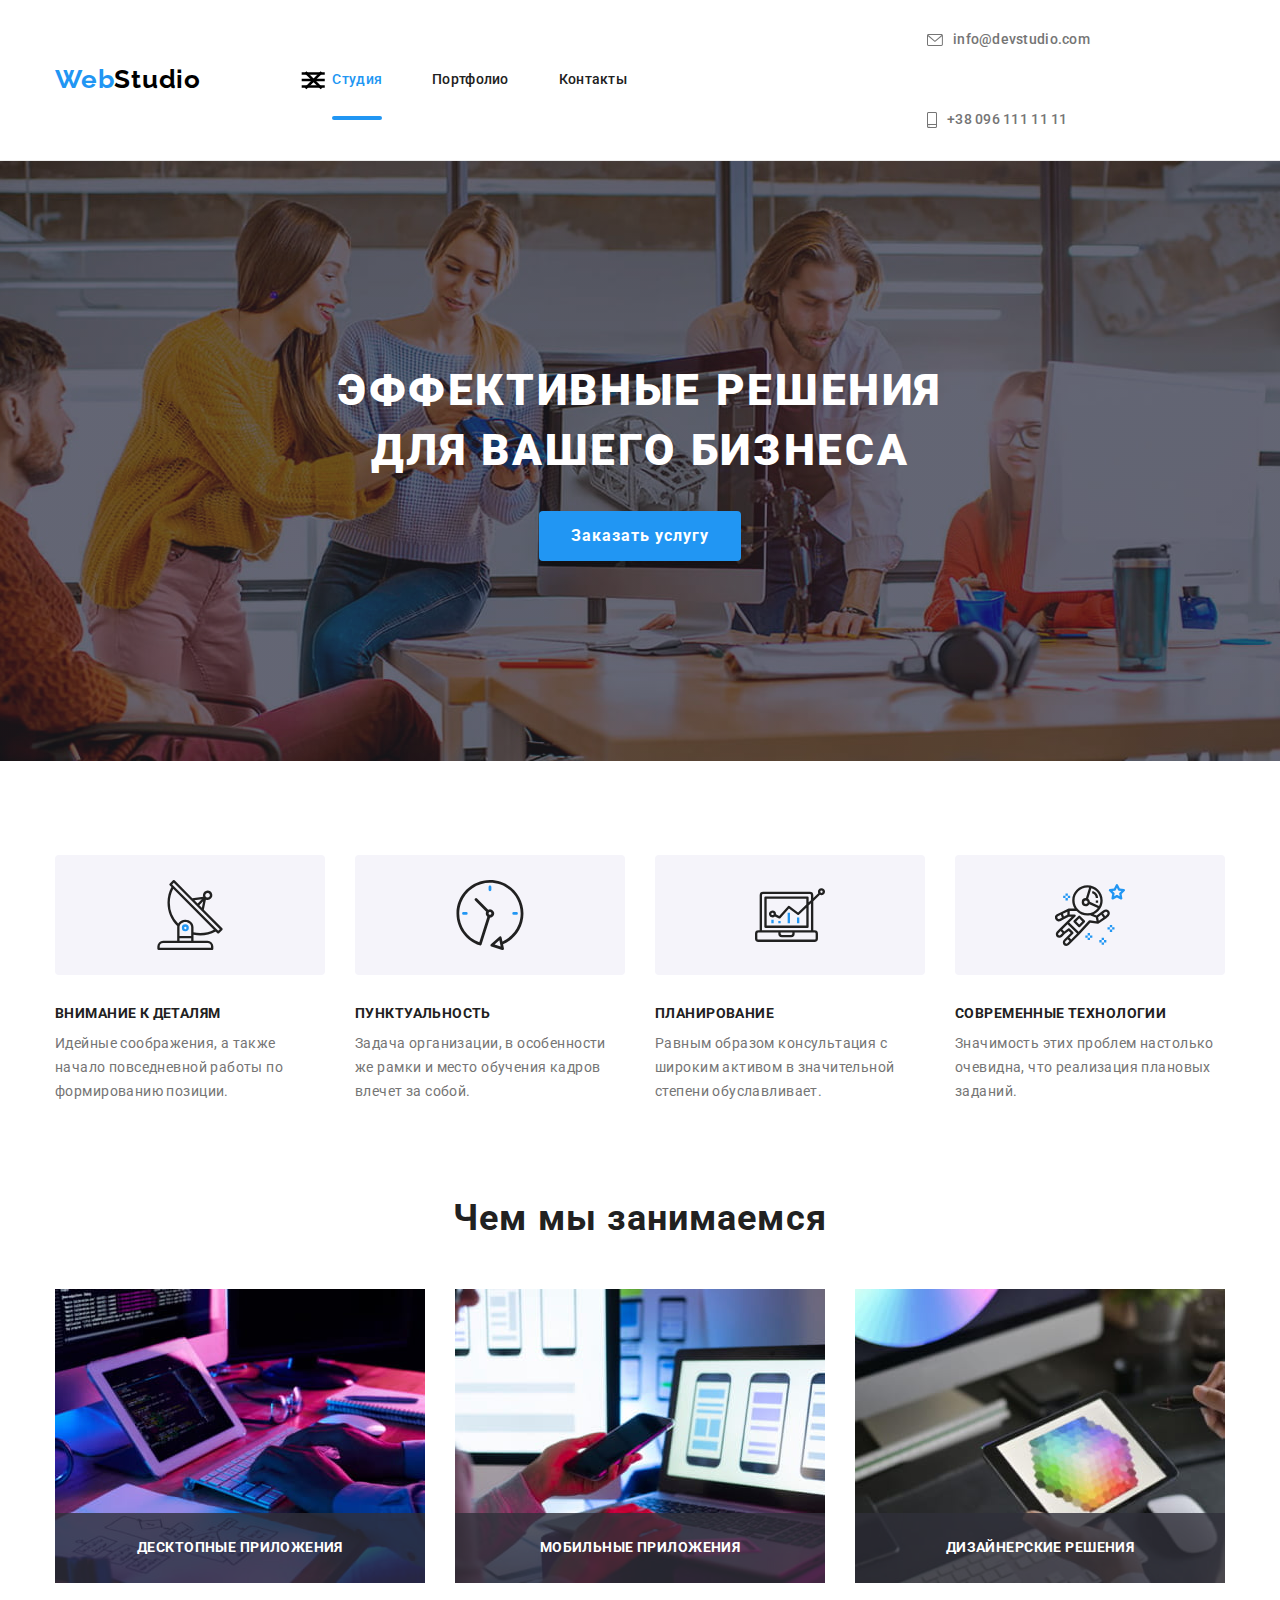
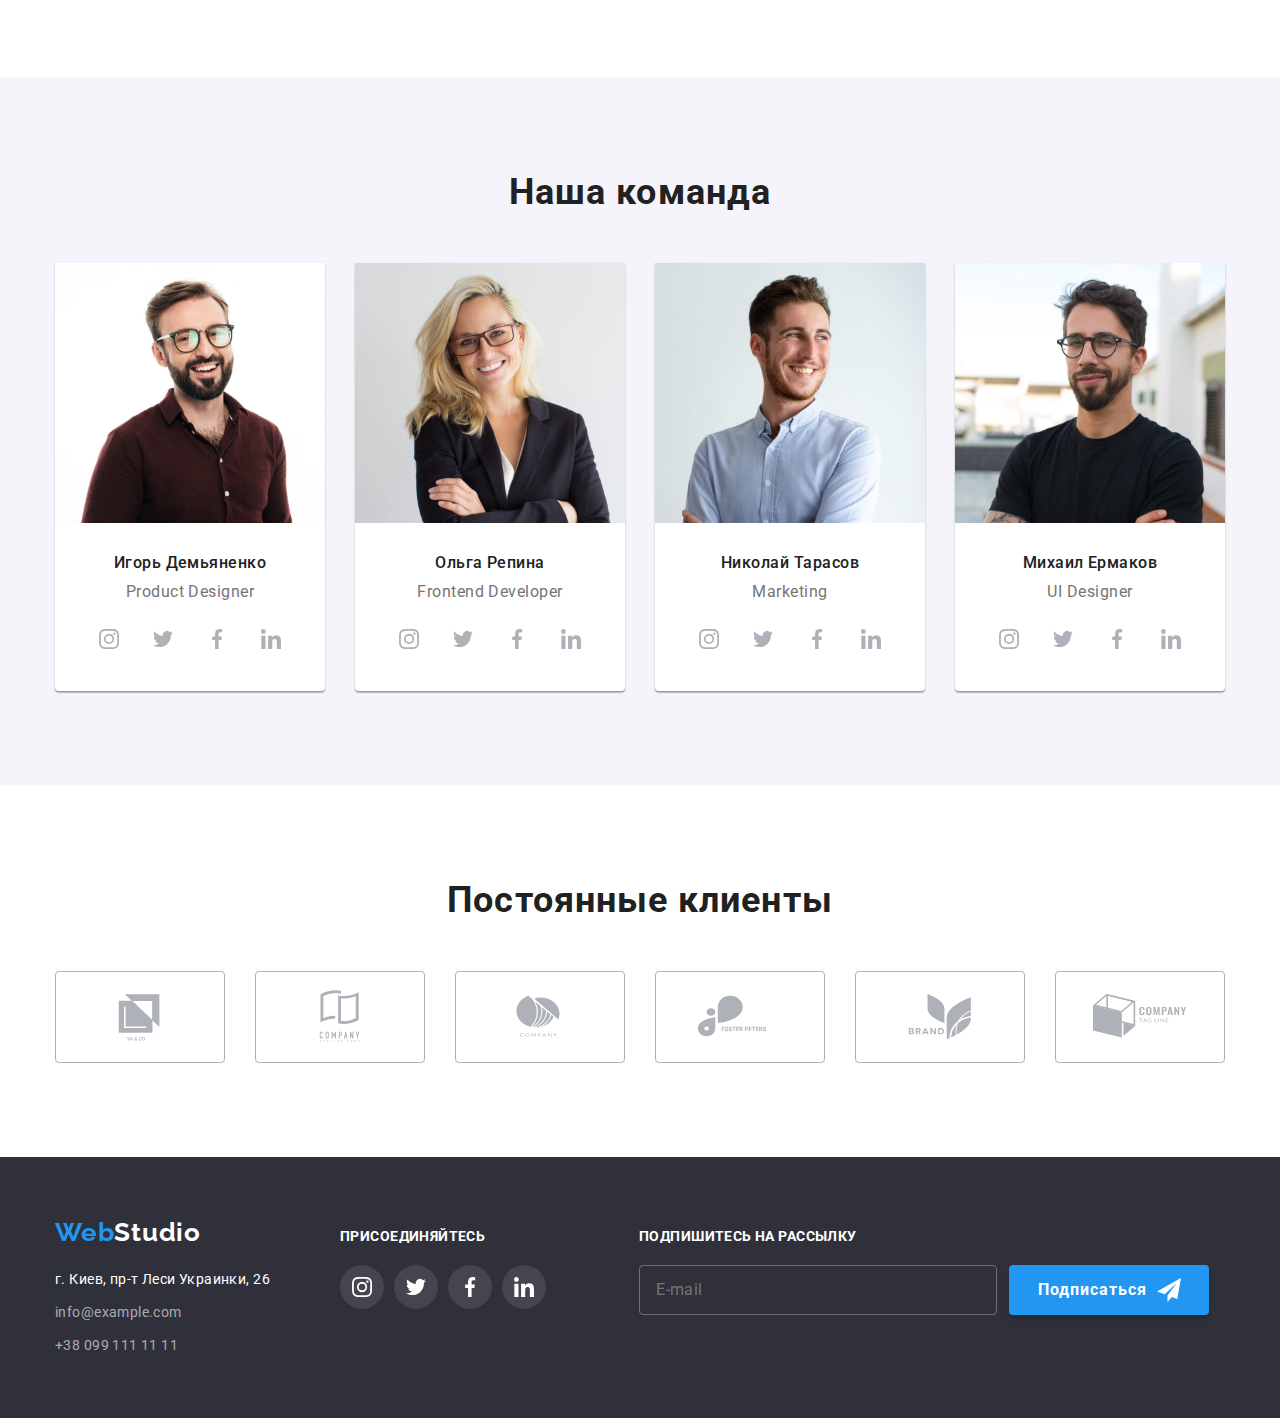
==== commit 9c9539b1: "Update index.html" ====
--- a/index.html
+++ b/index.html
@@ -23,8 +23,6 @@
         <span class="logo-web">Web</span><span class="logo-studio">Studio</span>
       </a>
       <!-- Кнопка переключателя мобильного меню -->
-      <button type="button" class="nav__btn-mobile" aria-controls="page-header__nav-container" aria-expanded="false"
-        data-menu-button>
         <svg width="40" height="40" aria-label="Переключатель мобильного меню">
           <use class="nav__icon-cross" href="./images/svg/icon.svg#cross"></use>
           <use class="nav__icon-menu" href="./images/svg/icon.svg#menu"></use>
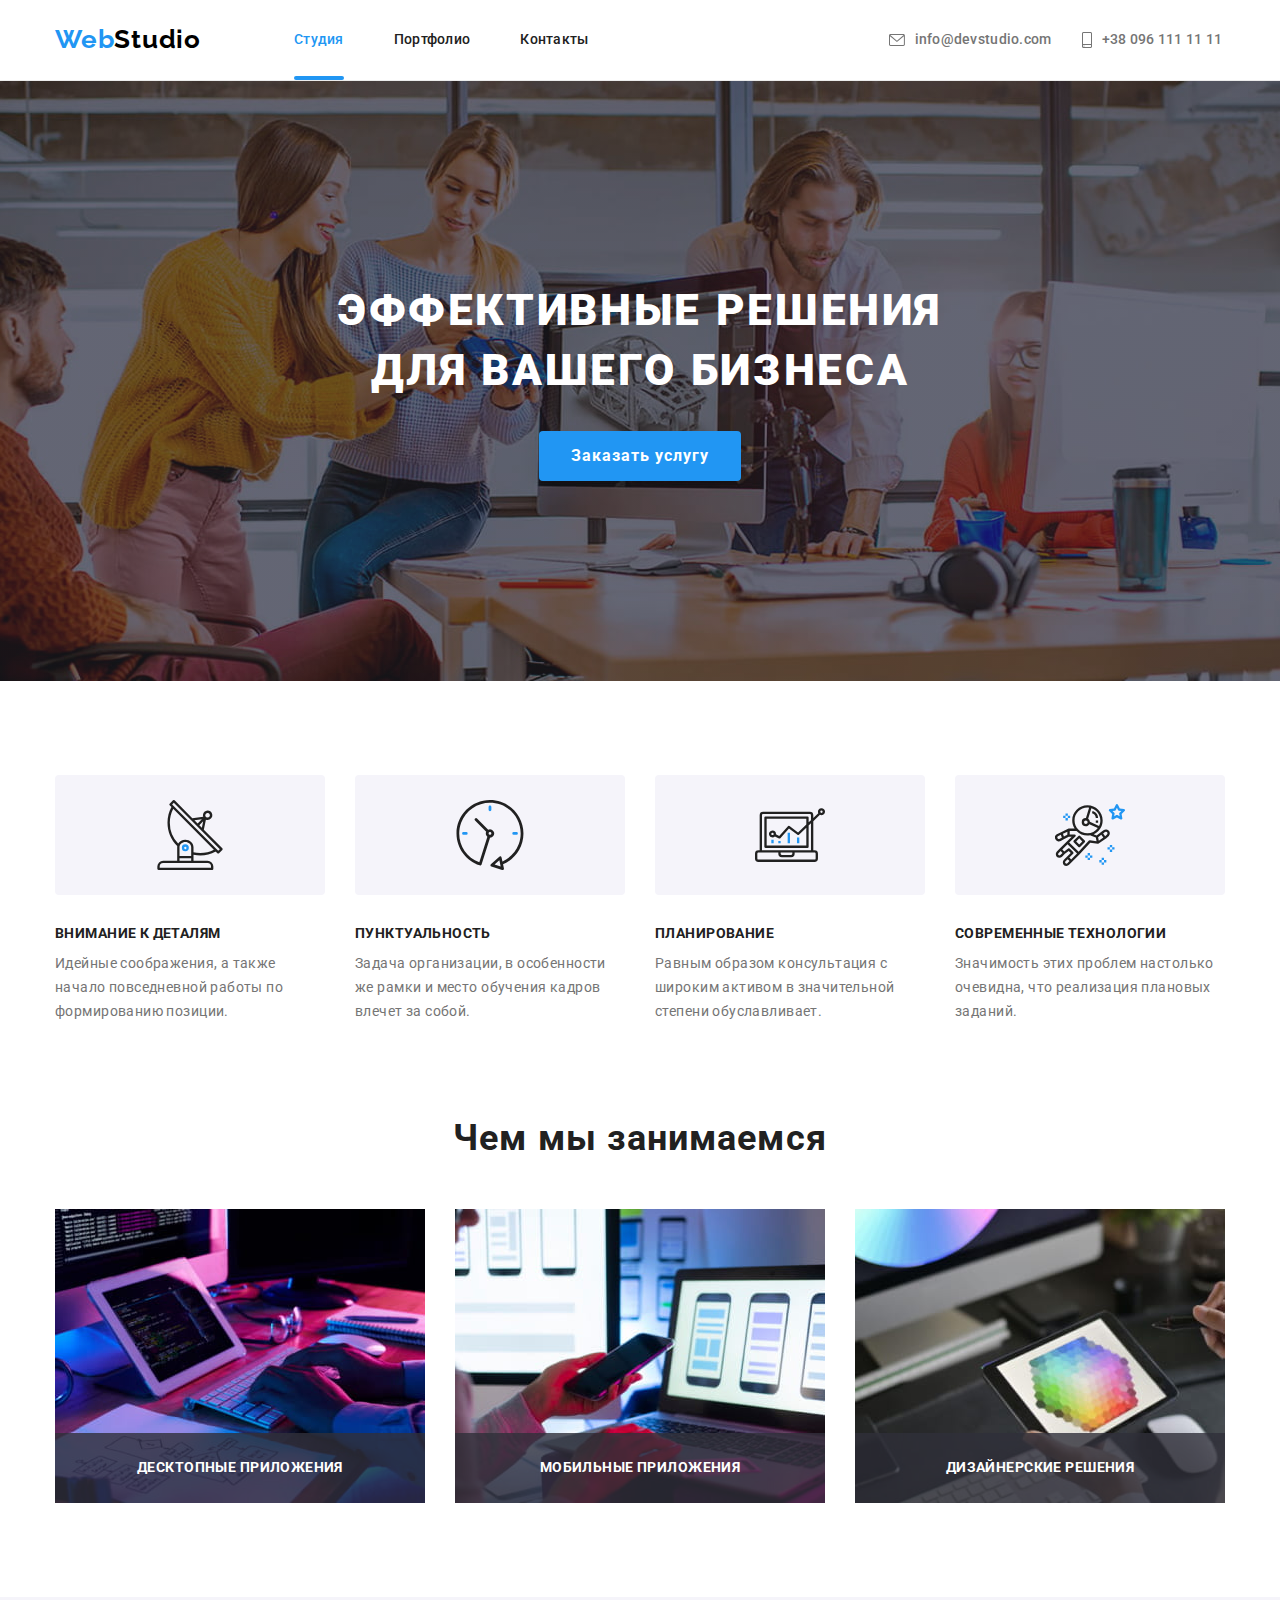
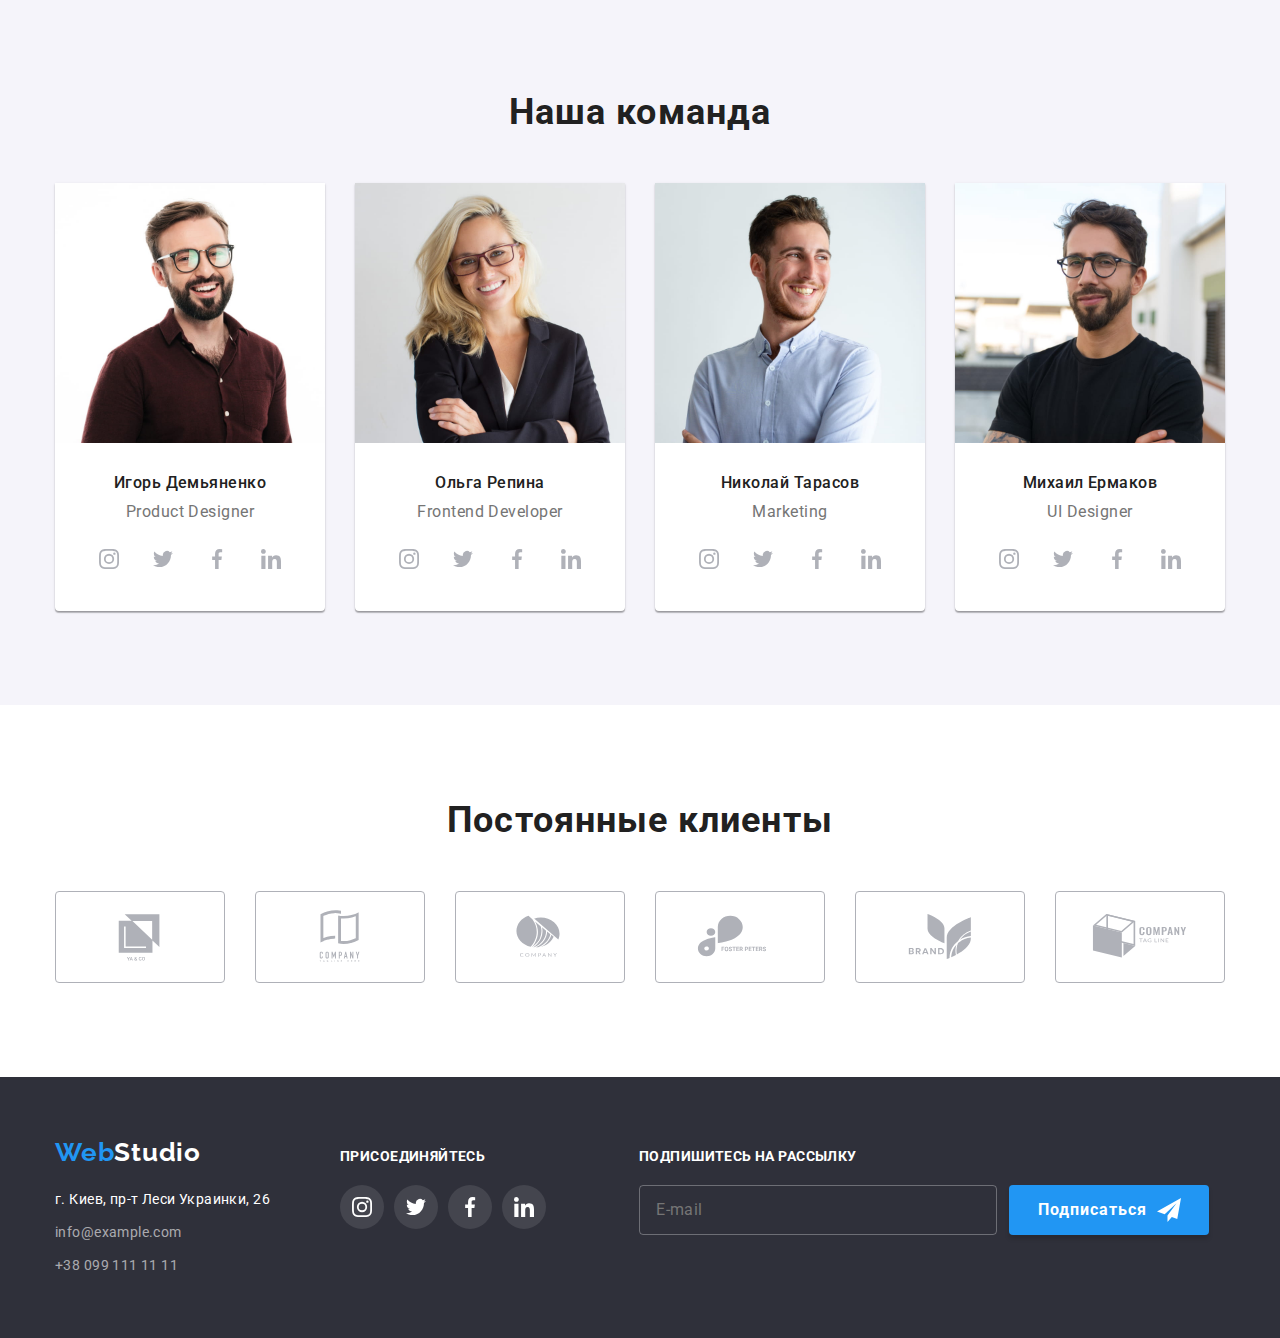
==== commit 8232694b: "Update index.html" ====
--- a/index.html
+++ b/index.html
@@ -14,7 +14,7 @@
   <title>Главная</title>
 </head>
 
-<body data-body>
+<body >
   <!--Шапка сайта-->
   <header class="page-header">
     <div class="container page-header__container">
@@ -23,6 +23,8 @@
         <span class="logo-web">Web</span><span class="logo-studio">Studio</span>
       </a>
       <!-- Кнопка переключателя мобильного меню -->
+      <button type="button" class="nav__btn-mobile" aria-controls="page-header__nav-container" aria-expanded="false"
+        data-menu-button>
         <svg width="40" height="40" aria-label="Переключатель мобильного меню">
           <use class="nav__icon-cross" href="./images/svg/icon.svg#cross"></use>
           <use class="nav__icon-menu" href="./images/svg/icon.svg#menu"></use>
@@ -604,4 +606,4 @@
   <script src="./js/mobile-menu.js"></script>
 </body>
 
-</html>+</html>
